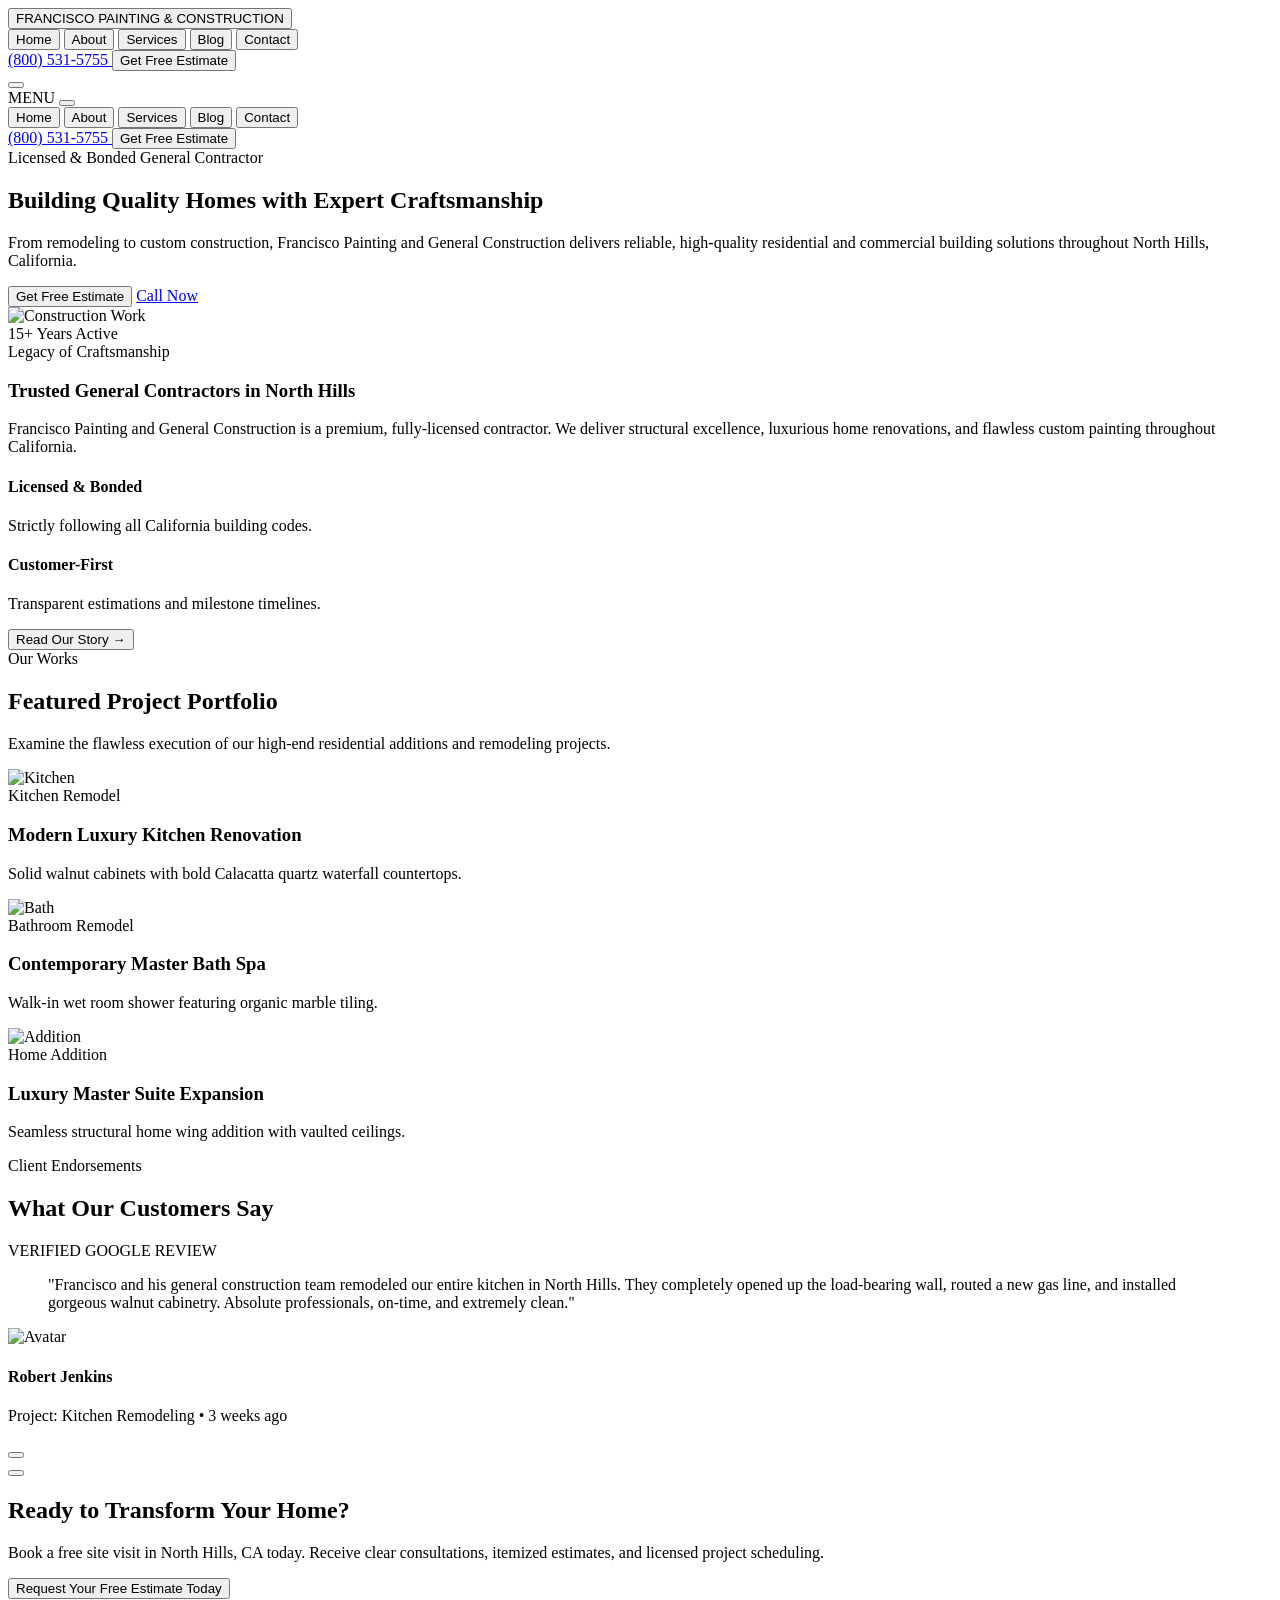
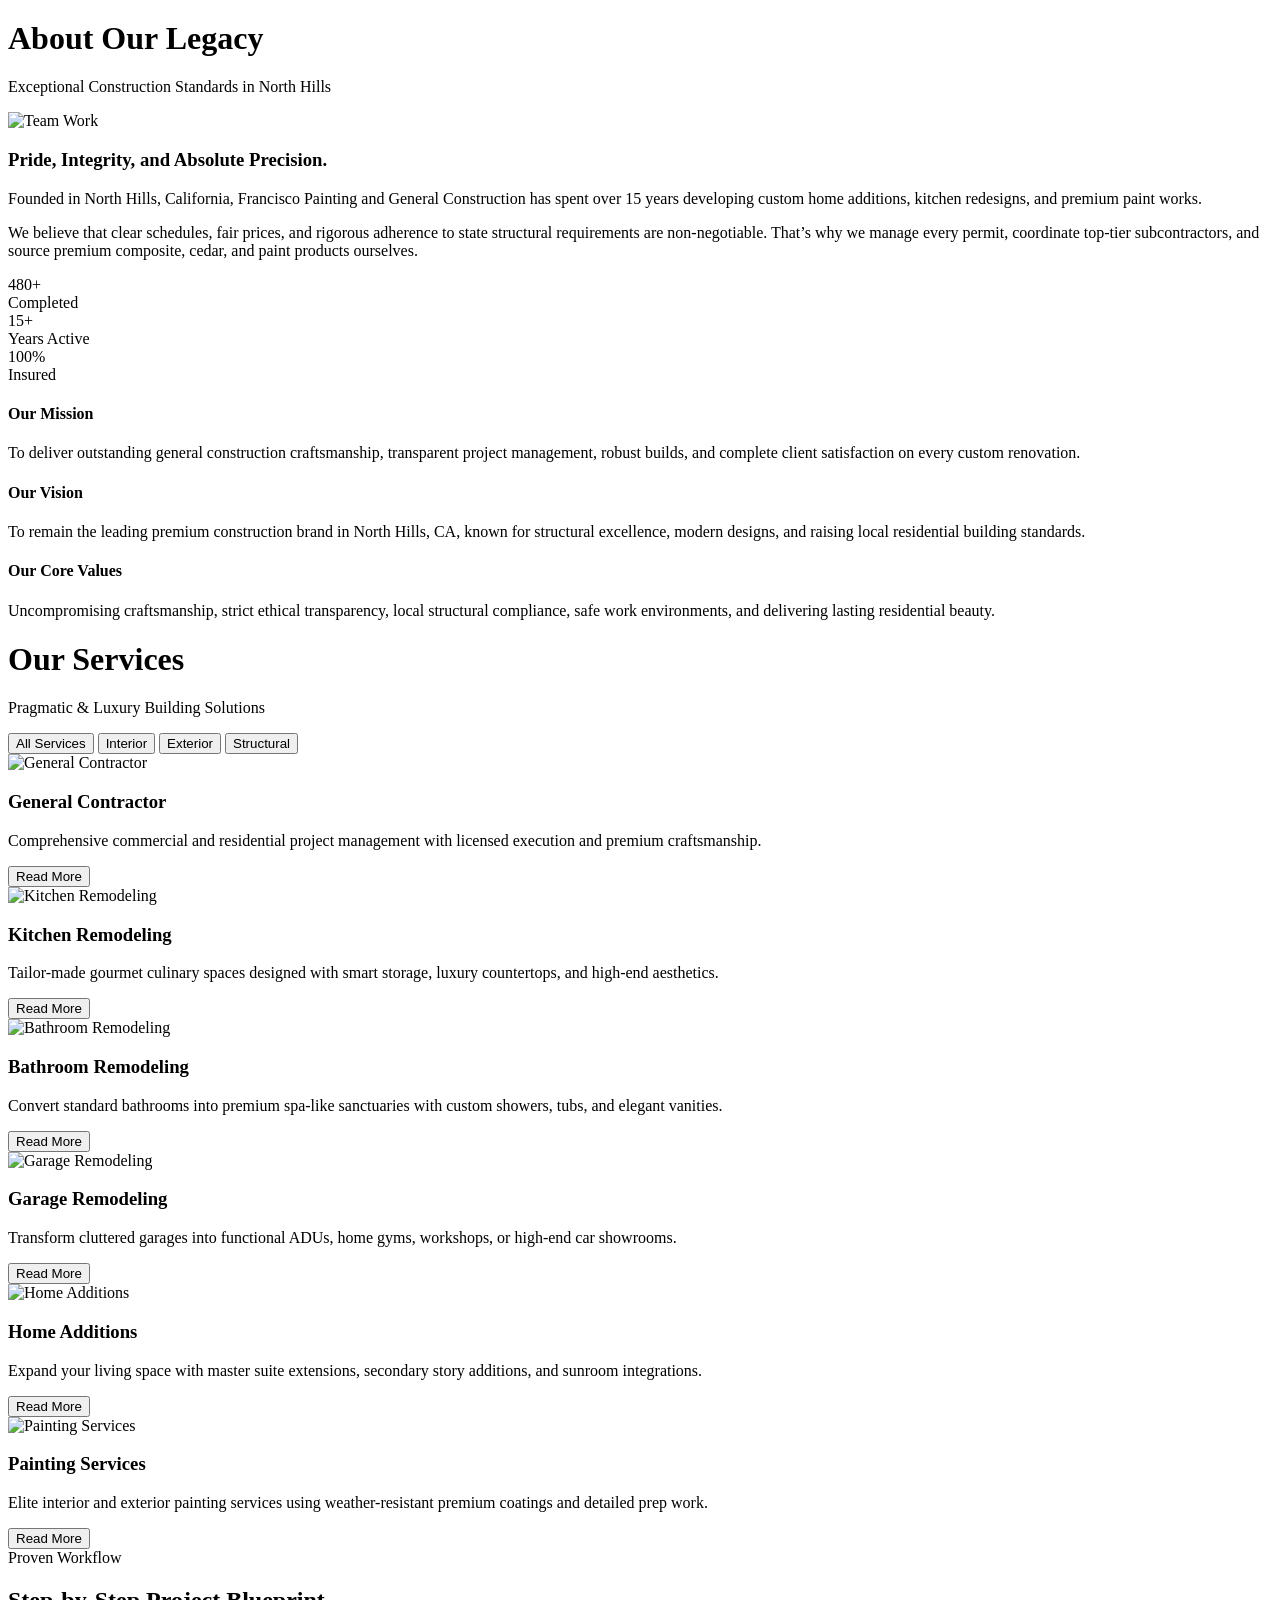
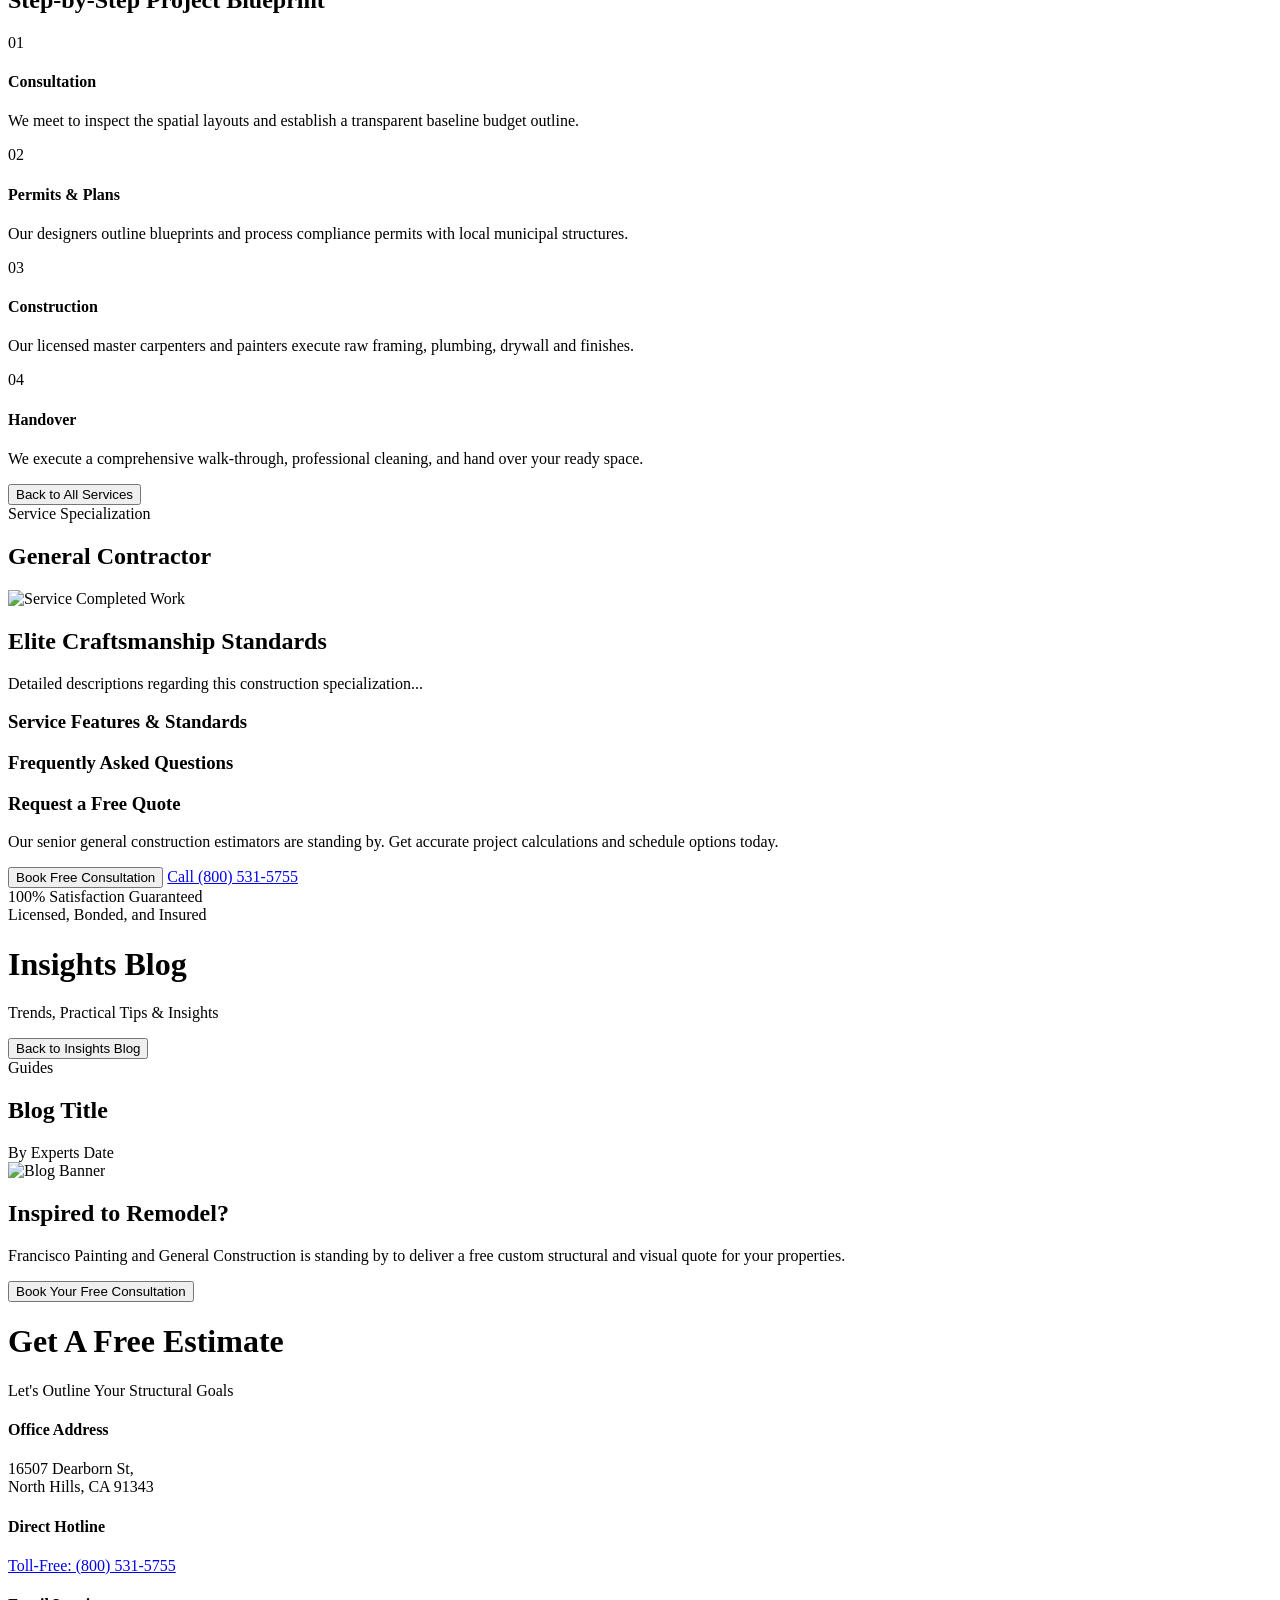
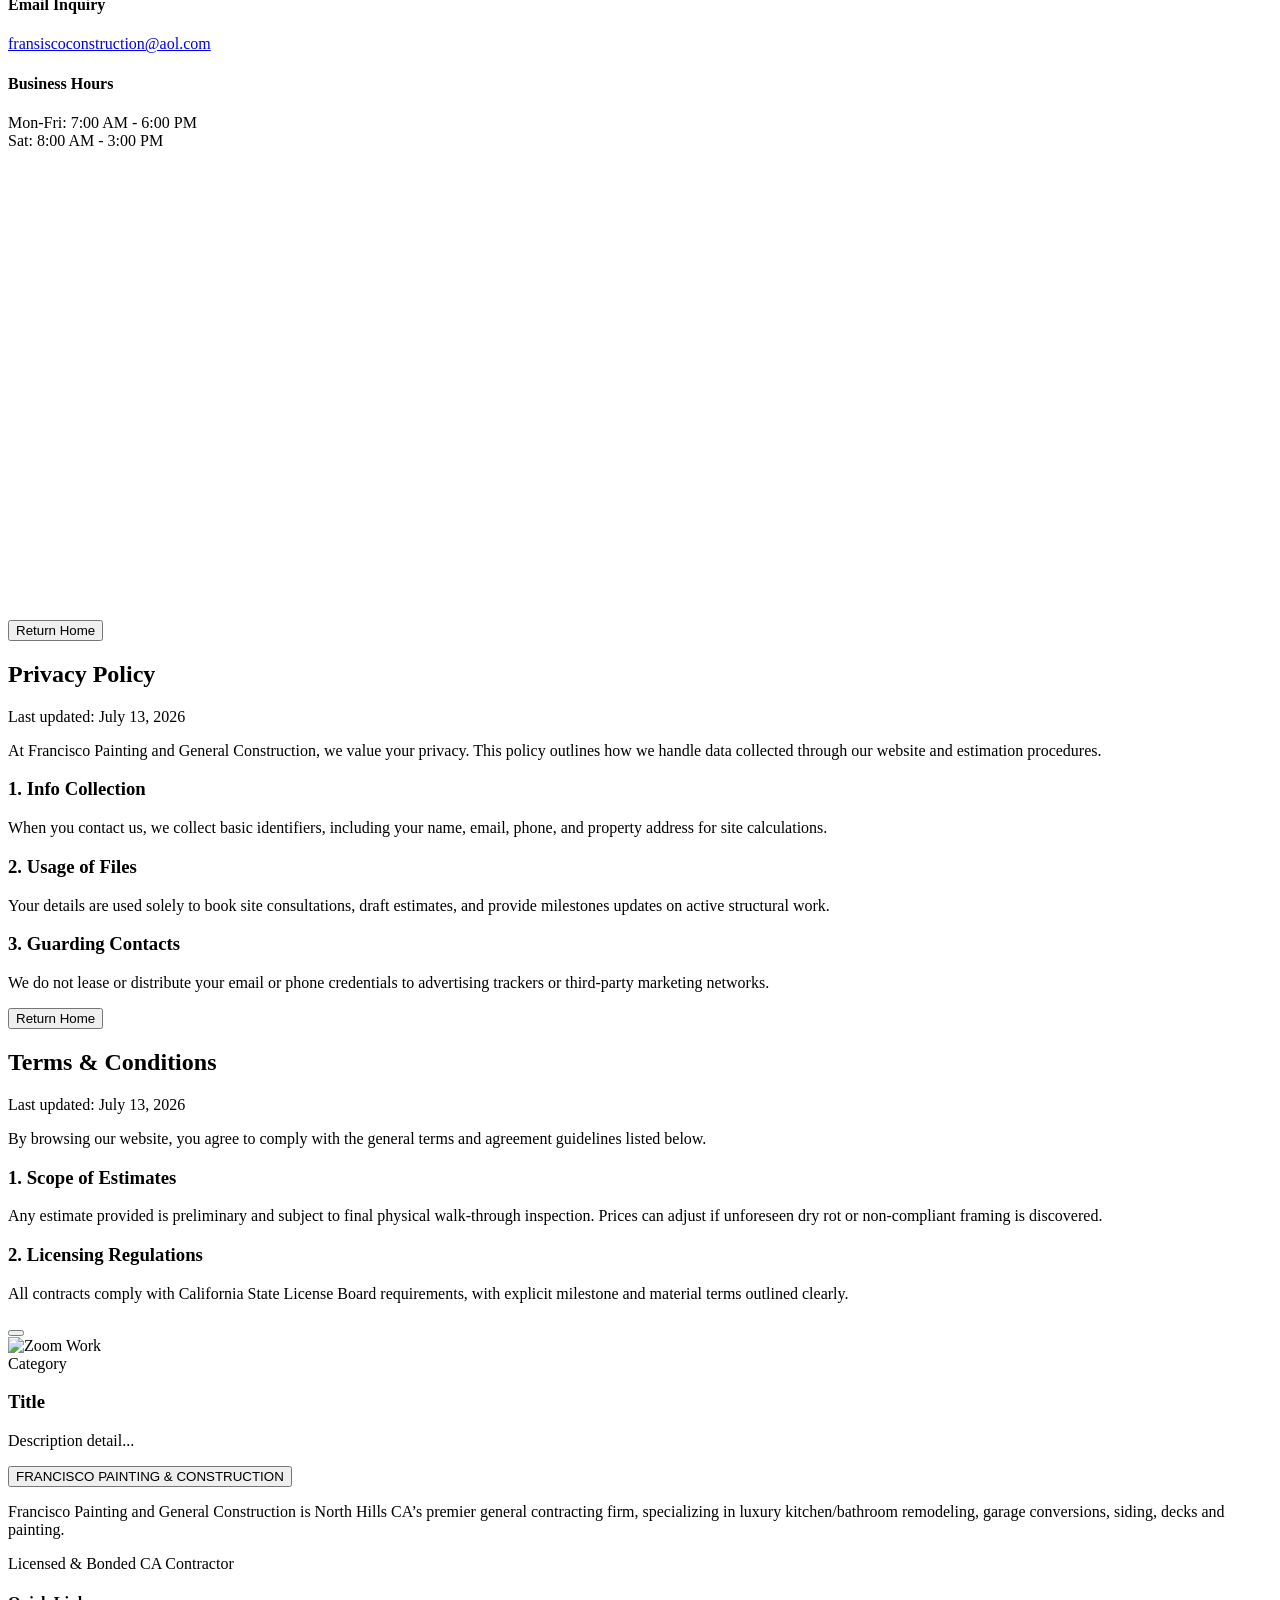
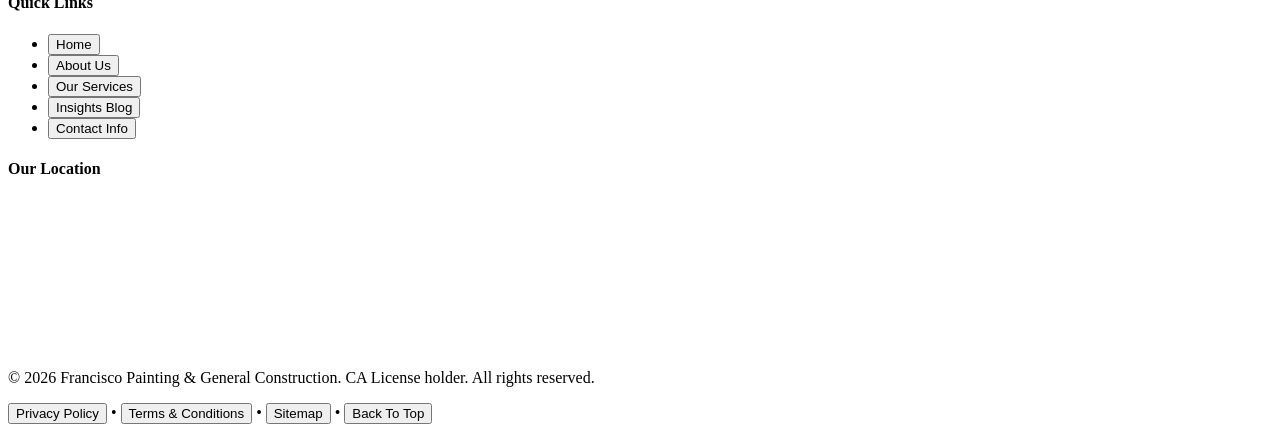
==== index.html @ 90efcc7c "Add files via upload" ====
<!doctype html>
<html lang="en">
  <head>
    <meta charset="UTF-8" />
    <meta name="viewport" content="width=device-width, initial-scale=1.0" />
    <title>Francisco Painting and General Construction | Licensed Contractor CA</title>
    <!-- Tailwind CSS v3 CDN -->
    <script src="https://cdn.tailwindcss.com"></script>
    <!-- Google Fonts: Inter & Space Grotesk -->
    <link rel="preconnect" href="https://fonts.googleapis.com" />
    <link rel="preconnect" href="https://fonts.gstatic.com" crossorigin />
    <link href="https://fonts.googleapis.com/css2?family=Inter:wght@300;400;500;600;700&family=Space+Grotesk:wght@400;500;600;700;900&display=swap" rel="stylesheet" />
    <!-- Lucide Icons CDN -->
    <script src="https://unpkg.com/lucide@latest"></script>
    
    <script>
      tailwind.config = {
        theme: {
          extend: {
            fontFamily: {
              sans: ['Inter', 'sans-serif'],
              display: ['Space Grotesk', 'sans-serif'],
            }
          }
        }
      }
    </script>
    <style>
      /* Smooth transitions and custom scrollbar */
      html {
        scroll-behavior: smooth;
      }
      ::-webkit-scrollbar {
        width: 8px;
      }
      ::-webkit-scrollbar-track {
        background: #0a0a0a;
      }
      ::-webkit-scrollbar-thumb {
        background: #262626;
        border-radius: 4px;
      }
      ::-webkit-scrollbar-thumb:hover {
        background: #f97316;
      }
      /* Custom background styling */
      .bg-radial-glow {
        background: radial-gradient(circle, rgba(249,115,22,0.15) 0%, rgba(0,0,0,0) 70%);
      }
      /* Fade animation for view switching */
      .view-pane {
        animation: fadeIn 0.4s ease-out forwards;
      }
      @keyframes fadeIn {
        from { opacity: 0; transform: translateY(8px); }
        to { opacity: 1; transform: translateY(0); }
      }
    </style>
  </head>
  <body class="bg-neutral-950 text-white min-h-screen flex flex-col antialiased">

    <!-- 1. PREMIUM PRELOADER -->
    <div id="preloader" class="fixed inset-0 z-[9999] flex flex-col items-center justify-center bg-neutral-950 px-4 transition-all duration-500">
      <div class="relative flex flex-col items-center">
        <div class="mb-6 flex h-20 w-20 items-center justify-center rounded-2xl bg-orange-500 text-neutral-950 shadow-[0_0_40px_rgba(249,115,22,0.4)] animate-bounce">
          <i data-lucide="hammer" class="h-10 w-10 stroke-[2.5]"></i>
        </div>
        <h1 class="font-display text-2xl font-black tracking-tight text-white md:text-3xl">FRANCISCO</h1>
        <p class="mt-1 text-center font-display text-xs font-bold tracking-[0.25em] text-orange-500 uppercase">Painting &amp; General Construction</p>
      </div>
      <div class="mt-12 w-full max-w-xs overflow-hidden rounded-full bg-neutral-900 p-1">
        <div id="preloader-bar" class="h-1.5 rounded-full bg-gradient-to-r from-orange-500 via-amber-400 to-orange-500 w-0 transition-all duration-200 shadow-[0_0_15px_rgba(249,115,22,0.5)]"></div>
      </div>
      <div id="preloader-text" class="mt-3 font-mono text-[10px] tracking-wider text-neutral-500">ESTABLISHING QUALITY... 0%</div>
    </div>

    <!-- 2. STICKY HEADER -->
    <header id="main-header" class="fixed top-0 left-0 right-0 z-50 transition-all duration-300 bg-transparent py-5">
      <div class="mx-auto flex max-w-7xl items-center justify-between px-4 sm:px-6 lg:px-8">
        <!-- Logo / Brand -->
        <button onclick="navigate('home')" class="group flex items-center space-x-3 text-left focus:outline-none">
          <div class="flex h-11 w-11 items-center justify-center rounded-xl bg-orange-500 text-neutral-950 transition-transform duration-300 group-hover:scale-105 group-hover:rotate-12 shadow-[0_0_15px_rgba(249,115,22,0.3)]">
            <i data-lucide="hammer" class="h-6 w-6 stroke-[2.5]"></i>
          </div>
          <div>
            <span class="block font-display text-lg font-black tracking-tight text-white uppercase md:text-xl leading-none">FRANCISCO</span>
            <span class="block mt-0.5 font-sans text-[9px] font-bold tracking-[0.2em] text-orange-400 uppercase leading-none">PAINTING &amp; CONSTRUCTION</span>
          </div>
        </button>

        <!-- Desktop Navigation Links -->
        <nav class="hidden items-center space-x-1 md:flex">
          <button data-nav-view="home" onclick="navigate('home')" class="relative px-4 py-2 font-sans text-sm font-semibold text-orange-500 transition-colors duration-200">Home</button>
          <button data-nav-view="about" onclick="navigate('about')" class="relative px-4 py-2 font-sans text-sm font-semibold text-neutral-300 hover:text-white transition-colors duration-200">About</button>
          <button data-nav-view="services" onclick="navigate('services')" class="relative px-4 py-2 font-sans text-sm font-semibold text-neutral-300 hover:text-white transition-colors duration-200">Services</button>
          <button data-nav-view="blog" onclick="navigate('blog')" class="relative px-4 py-2 font-sans text-sm font-semibold text-neutral-300 hover:text-white transition-colors duration-200">Blog</button>
          <button data-nav-view="contact" onclick="navigate('contact')" class="relative px-4 py-2 font-sans text-sm font-semibold text-neutral-300 hover:text-white transition-colors duration-200">Contact</button>
        </nav>

        <!-- Call / Estimate Action buttons -->
        <div class="hidden items-center space-x-4 lg:flex">
          <a href="tel:8005315755" class="flex items-center space-x-2 text-sm font-bold text-neutral-300 hover:text-white transition-colors">
            <i data-lucide="phone" class="h-4 w-4 text-orange-500"></i>
            <span>(800) 531-5755</span>
          </a>
          <button onclick="navigate('contact')" class="rounded-xl bg-orange-500 px-5 py-2.5 font-sans text-xs font-bold text-neutral-950 uppercase tracking-wider transition-all duration-300 hover:bg-orange-400 hover:shadow-[0_0_20px_rgba(249,115,22,0.4)]">Get Free Estimate</button>
        </div>

        <!-- Mobile Drawer Toggle -->
        <div class="flex items-center md:hidden">
          <button onclick="toggleMobileMenu(true)" class="inline-flex items-center justify-center rounded-lg p-2 text-neutral-400 hover:bg-neutral-900 hover:text-white">
            <i data-lucide="menu" class="h-6 w-6"></i>
          </button>
        </div>
      </div>
    </header>

    <!-- MOBILE DRAWER MENU OVERLAY -->
    <div id="mobile-menu" class="fixed inset-0 z-50 bg-black/80 backdrop-blur-sm hidden flex-col justify-end md:hidden">
      <div class="fixed bottom-0 right-0 top-0 z-50 flex w-full max-w-xs flex-col bg-neutral-950 p-6 shadow-2xl border-l border-neutral-900">
        <div class="flex items-center justify-between pb-6 border-b border-neutral-900">
          <span class="font-display text-lg font-black tracking-tight text-white">MENU</span>
          <button onclick="toggleMobileMenu(false)" class="rounded-lg p-2 text-neutral-400 hover:bg-neutral-900 hover:text-white">
            <i data-lucide="x" class="h-6 w-6"></i>
          </button>
        </div>

        <nav class="mt-8 flex flex-col space-y-4">
          <button data-mobile-view="home" onclick="navigate('home'); toggleMobileMenu(false)" class="text-left font-sans text-lg font-bold py-2 text-orange-500 border-l-2 border-orange-500 pl-2">Home</button>
          <button data-mobile-view="about" onclick="navigate('about'); toggleMobileMenu(false)" class="text-left font-sans text-lg font-bold py-2 text-neutral-300 hover:text-white">About</button>
          <button data-mobile-view="services" onclick="navigate('services'); toggleMobileMenu(false)" class="text-left font-sans text-lg font-bold py-2 text-neutral-300 hover:text-white">Services</button>
          <button data-mobile-view="blog" onclick="navigate('blog'); toggleMobileMenu(false)" class="text-left font-sans text-lg font-bold py-2 text-neutral-300 hover:text-white">Blog</button>
          <button data-mobile-view="contact" onclick="navigate('contact'); toggleMobileMenu(false)" class="text-left font-sans text-lg font-bold py-2 text-neutral-300 hover:text-white">Contact</button>
        </nav>

        <div class="mt-auto pt-6 border-t border-neutral-900 flex flex-col space-y-4">
          <a href="tel:8005315755" class="flex items-center space-x-3 text-base font-bold text-neutral-300 hover:text-white">
            <i data-lucide="phone" class="h-5 w-5 text-orange-500"></i>
            <span>(800) 531-5755</span>
          </a>
          <button onclick="navigate('contact'); toggleMobileMenu(false)" class="w-full rounded-xl bg-orange-500 py-3.5 text-center font-display text-sm font-bold text-neutral-950 uppercase tracking-wider transition-all hover:bg-orange-400">Get Free Estimate</button>
        </div>
      </div>
    </div>

    <!-- MAIN VIEWS WRAPPER -->
    <main class="flex-grow pt-24">

      <!-- VIEW: HOME -->
      <div id="view-home" class="view-pane">
        <!-- HERO -->
        <div class="relative flex min-h-screen items-center justify-center overflow-hidden bg-neutral-950 px-4">
          <div class="absolute inset-0 z-0 select-none">
            <div class="h-full w-full bg-[url('https://images.unsplash.com/photo-1600585154340-be6161a56a0c?auto=format&fit=crop&w=1920&q=85')] bg-cover bg-center bg-no-repeat opacity-35"></div>
            <div class="absolute inset-0 bg-gradient-to-t from-neutral-950 via-neutral-950/70 to-transparent"></div>
            <div class="absolute inset-0 bg-gradient-to-r from-neutral-950 via-neutral-950/40 to-transparent"></div>
          </div>
          <div class="absolute top-1/4 left-10 hidden h-[400px] w-[400px] rounded-full bg-orange-500/5 blur-[120px] lg:block"></div>
          <div class="absolute bottom-1/4 right-10 hidden h-[300px] w-[300px] rounded-full bg-amber-500/5 blur-[100px] lg:block"></div>

          <div class="relative z-10 w-full max-w-5xl text-center md:px-6 mt-12 md:mt-0">
            <div class="inline-flex items-center space-x-2 rounded-full border border-orange-500/30 bg-orange-500/10 px-4 py-1.5 text-xs font-bold tracking-widest text-orange-400 uppercase mb-6 md:mb-8">
              <span class="flex h-2 w-2 rounded-full bg-orange-500 animate-pulse"></span>
              <span>Licensed &amp; Bonded General Contractor</span>
            </div>
            <h2 class="font-display text-4xl font-extrabold tracking-tight text-white sm:text-5xl md:text-6xl lg:text-7xl leading-tight">
              Building Quality Homes with <span class="bg-gradient-to-r from-orange-400 via-amber-300 to-orange-500 bg-clip-text text-transparent">Expert Craftsmanship</span>
            </h2>
            <p class="mx-auto mt-6 max-w-3xl font-sans text-base leading-relaxed text-neutral-300 md:text-lg lg:text-xl">
              From remodeling to custom construction, Francisco Painting and General Construction delivers reliable, high-quality residential and commercial building solutions throughout North Hills, California.
            </p>
            <div class="mt-10 flex flex-col items-center justify-center space-y-4 sm:flex-row sm:space-x-4 sm:space-y-0">
              <button onclick="navigate('contact')" class="group flex w-full items-center justify-center space-x-2 rounded-xl bg-orange-500 px-8 py-4 font-display text-sm font-extrabold text-neutral-950 uppercase tracking-wider shadow-[0_0_25px_rgba(249,115,22,0.35)] transition-all duration-300 hover:bg-orange-400 hover:scale-[1.02] sm:w-auto">
                <span>Get Free Estimate</span>
                <i data-lucide="arrow-right" class="h-4 w-4 stroke-[2.5]"></i>
              </button>
              <a href="tel:8005315755" class="flex w-full items-center justify-center space-x-2 rounded-xl border border-neutral-700 bg-neutral-900/60 backdrop-blur-sm px-8 py-4 font-display text-sm font-extrabold text-white uppercase tracking-wider transition-all duration-300 hover:border-neutral-500 hover:bg-neutral-850 sm:w-auto">
                <i data-lucide="phone" class="h-4 w-4 text-orange-500"></i>
                <span>Call Now</span>
              </a>
            </div>
          </div>
        </div>

        <!-- ABOUT (BRIEF) -->
        <section class="relative bg-neutral-950 py-24 border-t border-neutral-900">
          <div class="mx-auto max-w-7xl px-4 sm:px-6 lg:px-8">
            <div class="grid gap-12 lg:grid-cols-2 lg:items-center">
              <div class="relative">
                <div class="overflow-hidden rounded-3xl border border-neutral-900 bg-neutral-900">
                  <img src="https://images.unsplash.com/photo-1581858726788-75bc0f6a952d?auto=format&fit=crop&w=800&q=80" alt="Construction Work" class="h-[400px] w-full object-cover" />
                </div>
                <div class="absolute -bottom-6 -right-6 flex flex-col items-center justify-center rounded-2xl bg-gradient-to-br from-orange-500 to-amber-500 p-6 shadow-xl text-neutral-950">
                  <span class="font-display text-4xl font-extrabold">15+</span>
                  <span class="font-display text-[10px] font-black tracking-wider uppercase mt-1">Years Active</span>
                </div>
              </div>
              <div class="flex flex-col space-y-6">
                <div class="inline-flex items-center space-x-2 rounded-full border border-orange-500/20 bg-orange-500/5 px-4 py-1 text-xs font-bold tracking-widest text-orange-400 uppercase w-fit">
                  <i data-lucide="award" class="h-3.5 w-3.5"></i>
                  <span>Legacy of Craftsmanship</span>
                </div>
                <h3 class="font-display text-3xl font-black text-white sm:text-4xl">Trusted General Contractors in North Hills</h3>
                <p class="font-sans text-neutral-350 text-sm leading-relaxed">
                  Francisco Painting and General Construction is a premium, fully-licensed contractor. We deliver structural excellence, luxurious home renovations, and flawless custom painting throughout California.
                </p>
                <div class="grid gap-6 sm:grid-cols-2 pt-4">
                  <div class="flex items-start space-x-3">
                    <div class="flex h-10 w-10 shrink-0 items-center justify-center rounded-lg bg-neutral-900 border border-neutral-800 text-orange-400">
                      <i data-lucide="shield-check" class="h-5 w-5"></i>
                    </div>
                    <div>
                      <h4 class="font-display text-sm font-bold text-white uppercase">Licensed &amp; Bonded</h4>
                      <p class="mt-1 font-sans text-xs text-neutral-400">Strictly following all California building codes.</p>
                    </div>
                  </div>
                  <div class="flex items-start space-x-3">
                    <div class="flex h-10 w-10 shrink-0 items-center justify-center rounded-lg bg-neutral-900 border border-neutral-800 text-orange-400">
                      <i data-lucide="heart-handshake" class="h-5 w-5"></i>
                    </div>
                    <div>
                      <h4 class="font-display text-sm font-bold text-white uppercase">Customer-First</h4>
                      <p class="mt-1 font-sans text-xs text-neutral-400">Transparent estimations and milestone timelines.</p>
                    </div>
                  </div>
                </div>
                <button onclick="navigate('about')" class="mt-4 rounded-xl border border-neutral-800 bg-neutral-900 hover:border-neutral-700 px-6 py-3 font-display text-xs font-bold uppercase tracking-wider w-fit text-orange-400">Read Our Story &rarr;</button>
              </div>
            </div>
          </div>
        </section>

        <!-- PORTFOLIO SNIPPET -->
        <section class="bg-neutral-900 py-24 border-t border-b border-neutral-950">
          <div class="mx-auto max-w-7xl px-4 sm:px-6 lg:px-8">
            <div class="text-center">
              <span class="inline-flex items-center space-x-2 rounded-full border border-orange-500/20 bg-orange-500/5 px-4 py-1 text-xs font-bold tracking-widest text-orange-400 uppercase">
                <i data-lucide="layout-grid" class="h-3.5 w-3.5"></i>
                <span>Our Works</span>
              </span>
              <h2 class="mt-4 font-display text-3xl font-black text-white sm:text-4xl">Featured Project Portfolio</h2>
              <p class="mx-auto mt-3 max-w-2xl font-sans text-sm text-neutral-400">Examine the flawless execution of our high-end residential additions and remodeling projects.</p>
              <div class="mx-auto mt-4 h-1 w-16 rounded bg-orange-500"></div>
            </div>

            <!-- Portfolio Grid -->
            <div id="home-portfolio-grid" class="mt-16 grid gap-6 sm:grid-cols-2 lg:grid-cols-3">
              <!-- Item 1 -->
              <div onclick="openLightbox('Modern Luxury Kitchen Renovation', 'Kitchen Remodel', 'https://images.unsplash.com/photo-1556911220-e15b29be8c8f?auto=format&fit=crop&w=800&q=80', 'Solid walnut cabinets with bold Calacatta quartz waterfall countertops and smart under-cabinet lighting.')" class="group relative aspect-video overflow-hidden rounded-2xl border border-neutral-800 bg-neutral-950 cursor-zoom-in">
                <img src="https://images.unsplash.com/photo-1556911220-e15b29be8c8f?auto=format&fit=crop&w=800&q=80" alt="Kitchen" class="h-full w-full object-cover transition-transform duration-700 group-hover:scale-108" />
                <div class="absolute inset-0 bg-neutral-950/80 opacity-0 transition-opacity duration-300 group-hover:opacity-100 flex flex-col justify-end p-6">
                  <span class="font-mono text-[9px] font-black tracking-widest text-orange-400 uppercase">Kitchen Remodel</span>
                  <h3 class="mt-1 font-display text-base font-bold text-white">Modern Luxury Kitchen Renovation</h3>
                  <p class="mt-1 font-sans text-xs text-neutral-300 line-clamp-2">Solid walnut cabinets with bold Calacatta quartz waterfall countertops.</p>
                </div>
              </div>
              <!-- Item 2 -->
              <div onclick="openLightbox('Contemporary Master Bath Spa', 'Bathroom Remodel', 'https://images.unsplash.com/photo-1552321554-5fefe8c9ef14?auto=format&fit=crop&w=800&q=80', 'Walk-in wet room shower featuring organic marble tiling, floating oak double vanity, and dual rainfall heads.')" class="group relative aspect-video overflow-hidden rounded-2xl border border-neutral-800 bg-neutral-950 cursor-zoom-in">
                <img src="https://images.unsplash.com/photo-1552321554-5fefe8c9ef14?auto=format&fit=crop&w=800&q=80" alt="Bath" class="h-full w-full object-cover transition-transform duration-700 group-hover:scale-108" />
                <div class="absolute inset-0 bg-neutral-950/80 opacity-0 transition-opacity duration-300 group-hover:opacity-100 flex flex-col justify-end p-6">
                  <span class="font-mono text-[9px] font-black tracking-widest text-orange-400 uppercase">Bathroom Remodel</span>
                  <h3 class="mt-1 font-display text-base font-bold text-white">Contemporary Master Bath Spa</h3>
                  <p class="mt-1 font-sans text-xs text-neutral-300 line-clamp-2">Walk-in wet room shower featuring organic marble tiling.</p>
                </div>
              </div>
              <!-- Item 3 -->
              <div onclick="openLightbox('Luxury Master Suite Expansion', 'Home Addition', 'https://images.unsplash.com/photo-1513694203232-719a280e022f?auto=format&fit=crop&w=800&q=80', 'Seamless structural home wing addition featuring full vaulted timber ceilings and sweeping garden views.')" class="group relative aspect-video overflow-hidden rounded-2xl border border-neutral-800 bg-neutral-950 cursor-zoom-in">
                <img src="https://images.unsplash.com/photo-1513694203232-719a280e022f?auto=format&fit=crop&w=800&q=80" alt="Addition" class="h-full w-full object-cover transition-transform duration-700 group-hover:scale-108" />
                <div class="absolute inset-0 bg-neutral-950/80 opacity-0 transition-opacity duration-300 group-hover:opacity-100 flex flex-col justify-end p-6">
                  <span class="font-mono text-[9px] font-black tracking-widest text-orange-400 uppercase">Home Addition</span>
                  <h3 class="mt-1 font-display text-base font-bold text-white">Luxury Master Suite Expansion</h3>
                  <p class="mt-1 font-sans text-xs text-neutral-300 line-clamp-2">Seamless structural home wing addition with vaulted ceilings.</p>
                </div>
              </div>
            </div>
          </div>
        </section>

        <!-- TESTIMONIALS CAROUSEL -->
        <section class="bg-neutral-950 py-24 border-b border-neutral-900">
          <div class="mx-auto max-w-7xl px-4 sm:px-6 lg:px-8">
            <div class="text-center">
              <span class="inline-flex items-center space-x-2 rounded-full border border-orange-500/20 bg-orange-500/5 px-4 py-1 text-xs font-bold tracking-widest text-orange-400 uppercase">
                <i data-lucide="message-square" class="h-3.5 w-3.5"></i>
                <span>Client Endorsements</span>
              </span>
              <h2 class="mt-4 font-display text-3xl font-black text-white sm:text-4xl">What Our Customers Say</h2>
              <div class="mx-auto mt-4 h-1 w-16 rounded bg-orange-500"></div>
            </div>

            <div class="mt-16 relative mx-auto max-w-3xl">
              <div class="overflow-hidden rounded-3xl border border-neutral-800 bg-neutral-900/60 p-8 md:p-12 shadow-2xl">
                <!-- Static Google Badge -->
                <div class="flex items-center space-x-1.5 text-xs text-neutral-400 uppercase tracking-widest mb-6">
                  <span class="flex h-2.5 w-2.5 rounded-full bg-green-500 animate-pulse"></span>
                  <span class="font-mono text-[10px] font-bold">VERIFIED GOOGLE REVIEW</span>
                </div>

                <div id="testimonial-slide">
                  <!-- Review Content -->
                  <div class="flex items-center space-x-1 text-orange-500">
                    <i data-lucide="star" class="h-5 w-5 fill-orange-500"></i>
                    <i data-lucide="star" class="h-5 w-5 fill-orange-500"></i>
                    <i data-lucide="star" class="h-5 w-5 fill-orange-500"></i>
                    <i data-lucide="star" class="h-5 w-5 fill-orange-500"></i>
                    <i data-lucide="star" class="h-5 w-5 fill-orange-500"></i>
                  </div>
                  <blockquote id="testimonial-quote" class="mt-6 font-sans text-base md:text-lg italic leading-relaxed text-neutral-200">
                    "Francisco and his general construction team remodeled our entire kitchen in North Hills. They completely opened up the load-bearing wall, routed a new gas line, and installed gorgeous walnut cabinetry. Absolute professionals, on-time, and extremely clean."
                  </blockquote>
                  <div class="mt-8 flex items-center space-x-4 border-t border-neutral-800 pt-6">
                    <img id="testimonial-avatar" src="https://images.unsplash.com/photo-1500648767791-00dcc994a43e?auto=format&fit=crop&w=150&h=150&q=80" alt="Avatar" class="h-12 w-12 rounded-full object-cover border border-neutral-800" />
                    <div>
                      <h4 id="testimonial-name" class="font-display text-sm font-bold text-white">Robert Jenkins</h4>
                      <p id="testimonial-meta" class="font-sans text-xs text-neutral-400">Project: Kitchen Remodeling &bull; 3 weeks ago</p>
                    </div>
                  </div>
                </div>
              </div>

              <!-- Controls -->
              <div class="mt-8 flex items-center justify-center space-x-4">
                <button onclick="prevTestimonial()" class="flex h-11 w-11 items-center justify-center rounded-xl border border-neutral-800 bg-neutral-950 text-neutral-400 hover:text-white transition-colors">
                  <i data-lucide="chevron-left" class="h-5 w-5"></i>
                </button>
                <div class="flex space-x-1.5" id="testimonial-dots">
                  <span class="h-2.5 w-8 rounded-full bg-orange-500 transition-all"></span>
                  <span class="h-2.5 w-2.5 rounded-full bg-neutral-800 transition-all"></span>
                  <span class="h-2.5 w-2.5 rounded-full bg-neutral-800 transition-all"></span>
                </div>
                <button onclick="nextTestimonial()" class="flex h-11 w-11 items-center justify-center rounded-xl border border-neutral-800 bg-neutral-950 text-neutral-400 hover:text-white transition-colors">
                  <i data-lucide="chevron-right" class="h-5 w-5"></i>
                </button>
              </div>
            </div>
          </div>
        </section>

        <!-- CTA BANNER -->
        <section class="relative bg-neutral-950 py-20 border-b border-neutral-900 text-center">
          <div class="absolute top-1/2 left-1/2 -translate-x-1/2 -translate-y-1/2 h-80 w-80 rounded-full bg-orange-500/5 blur-3xl pointer-events-none"></div>
          <div class="relative z-10 mx-auto max-w-4xl px-4 sm:px-6 lg:px-8">
            <h2 class="font-display text-3xl font-black tracking-tight text-white sm:text-4xl">Ready to Transform Your Home?</h2>
            <p class="mx-auto mt-4 max-w-xl font-sans text-sm text-neutral-400">
              Book a free site visit in North Hills, CA today. Receive clear consultations, itemized estimates, and licensed project scheduling.
            </p>
            <button onclick="navigate('contact')" class="mt-8 rounded-xl bg-orange-500 px-8 py-4 font-display text-xs font-black uppercase tracking-wider text-neutral-950 shadow-lg shadow-orange-500/20 transition-all hover:bg-orange-400 hover:scale-[1.02]">Request Your Free Estimate Today</button>
          </div>
        </section>
      </div>

      <!-- VIEW: ABOUT -->
      <div id="view-about" class="view-pane hidden">
        <div class="relative bg-neutral-950 py-16 border-b border-neutral-900 text-center">
          <div class="relative z-10 mx-auto max-w-3xl px-4">
            <h1 class="font-display text-3xl font-black tracking-tight text-white sm:text-4xl uppercase md:text-5xl">About Our Legacy</h1>
            <p class="mt-3 font-sans text-sm text-orange-400 font-semibold tracking-wider uppercase">Exceptional Construction Standards in North Hills</p>
          </div>
        </div>

        <section class="relative bg-neutral-950 py-20">
          <div class="mx-auto max-w-7xl px-4 sm:px-6 lg:px-8">
            <div class="grid gap-12 lg:grid-cols-2 lg:items-center">
              <div class="overflow-hidden rounded-3xl border border-neutral-800 bg-neutral-900">
                <img src="https://images.unsplash.com/photo-1581858726788-75bc0f6a952d?auto=format&fit=crop&w=800&q=80" alt="Team Work" class="h-[450px] w-full object-cover" />
              </div>
              <div class="flex flex-col space-y-6">
                <h3 class="font-display text-2xl font-bold text-orange-400">Pride, Integrity, and Absolute Precision.</h3>
                <p class="font-sans text-neutral-300 text-sm leading-relaxed">
                  Founded in North Hills, California, Francisco Painting and General Construction has spent over 15 years developing custom home additions, kitchen redesigns, and premium paint works.
                </p>
                <p class="font-sans text-neutral-350 text-sm leading-relaxed">
                  We believe that clear schedules, fair prices, and rigorous adherence to state structural requirements are non-negotiable. That’s why we manage every permit, coordinate top-tier subcontractors, and source premium composite, cedar, and paint products ourselves.
                </p>

                <div class="grid gap-4 sm:grid-cols-3 pt-6 text-center">
                  <div class="bg-neutral-900/60 p-5 rounded-2xl border border-neutral-850">
                    <div class="font-display text-2xl font-black text-orange-550">480+</div>
                    <div class="text-[10px] font-bold text-neutral-400 uppercase tracking-widest mt-1">Completed</div>
                  </div>
                  <div class="bg-neutral-900/60 p-5 rounded-2xl border border-neutral-850">
                    <div class="font-display text-2xl font-black text-orange-550">15+</div>
                    <div class="text-[10px] font-bold text-neutral-400 uppercase tracking-widest mt-1">Years Active</div>
                  </div>
                  <div class="bg-neutral-900/60 p-5 rounded-2xl border border-neutral-850">
                    <div class="font-display text-2xl font-black text-orange-550">100%</div>
                    <div class="text-[10px] font-bold text-neutral-400 uppercase tracking-widest mt-1">Insured</div>
                  </div>
                </div>
              </div>
            </div>

            <!-- Bento Mission/Vision/Values Panel -->
            <div class="mt-20 grid gap-8 md:grid-cols-3">
              <div class="rounded-2xl border border-neutral-850 bg-neutral-900/30 p-8 transition-colors">
                <div class="flex h-12 w-12 items-center justify-center rounded-xl bg-orange-500/10 text-orange-400 mb-6">
                  <i data-lucide="milestone" class="h-6 w-6"></i>
                </div>
                <h4 class="font-display text-lg font-bold text-white uppercase tracking-wider">Our Mission</h4>
                <p class="mt-3 font-sans text-xs leading-relaxed text-neutral-350">To deliver outstanding general construction craftsmanship, transparent project management, robust builds, and complete client satisfaction on every custom renovation.</p>
              </div>

              <div class="rounded-2xl border border-neutral-850 bg-neutral-900/30 p-8 transition-colors">
                <div class="flex h-12 w-12 items-center justify-center rounded-xl bg-orange-500/10 text-orange-400 mb-6">
                  <i data-lucide="shield-check" class="h-6 w-6"></i>
                </div>
                <h4 class="font-display text-lg font-bold text-white uppercase tracking-wider">Our Vision</h4>
                <p class="mt-3 font-sans text-xs leading-relaxed text-neutral-350">To remain the leading premium construction brand in North Hills, CA, known for structural excellence, modern designs, and raising local residential building standards.</p>
              </div>

              <div class="rounded-2xl border border-neutral-850 bg-neutral-900/30 p-8 transition-colors">
                <div class="flex h-12 w-12 items-center justify-center rounded-xl bg-orange-500/10 text-orange-400 mb-6">
                  <i data-lucide="heart-handshake" class="h-6 w-6"></i>
                </div>
                <h4 class="font-display text-lg font-bold text-white uppercase tracking-wider">Our Core Values</h4>
                <p class="mt-3 font-sans text-xs leading-relaxed text-neutral-350">Uncompromising craftsmanship, strict ethical transparency, local structural compliance, safe work environments, and delivering lasting residential beauty.</p>
              </div>
            </div>
          </div>
        </section>
      </div>

      <!-- VIEW: SERVICES -->
      <div id="view-services" class="view-pane hidden">
        <div class="relative bg-neutral-950 py-16 border-b border-neutral-900 text-center">
          <div class="relative z-10 mx-auto max-w-3xl px-4">
            <h1 class="font-display text-3xl font-black tracking-tight text-white sm:text-4xl uppercase md:text-5xl">Our Services</h1>
            <p class="mt-3 font-sans text-sm text-orange-400 font-semibold tracking-wider uppercase">Pragmatic &amp; Luxury Building Solutions</p>
          </div>
        </div>

        <!-- Services Grid -->
        <section class="bg-neutral-900 py-20">
          <div class="mx-auto max-w-7xl px-4 sm:px-6 lg:px-8">
            <!-- Filter Tabs -->
            <div class="flex flex-wrap items-center justify-center gap-2 border-b border-neutral-800 pb-8">
              <button onclick="filterServices('all')" id="filter-btn-all" class="rounded-xl px-5 py-2.5 font-display text-xs font-bold uppercase tracking-wider transition-all duration-200 bg-orange-500 text-neutral-950">All Services</button>
              <button onclick="filterServices('interior')" id="filter-btn-interior" class="rounded-xl px-5 py-2.5 font-display text-xs font-bold uppercase tracking-wider transition-all duration-200 bg-neutral-800 text-neutral-450">Interior</button>
              <button onclick="filterServices('exterior')" id="filter-btn-exterior" class="rounded-xl px-5 py-2.5 font-display text-xs font-bold uppercase tracking-wider transition-all duration-200 bg-neutral-800 text-neutral-450">Exterior</button>
              <button onclick="filterServices('structural')" id="filter-btn-structural" class="rounded-xl px-5 py-2.5 font-display text-xs font-bold uppercase tracking-wider transition-all duration-200 bg-neutral-800 text-neutral-450">Structural</button>
            </div>

            <!-- List of condensed services -->
            <div id="services-grid-list" class="mt-16 grid gap-8 sm:grid-cols-2 lg:grid-cols-3">
              
              <!-- Service Item 1 -->
              <div class="service-card-item interior-card general-card group flex flex-col overflow-hidden rounded-2xl border border-neutral-800 bg-neutral-950 transition-all hover:border-neutral-700">
                <div class="relative h-48 w-full overflow-hidden">
                  <img src="https://images.unsplash.com/photo-1581858726788-75bc0f6a952d?auto=format&fit=crop&w=800&q=80" alt="General Contractor" class="h-full w-full object-cover transition-transform duration-500 group-hover:scale-110" />
                  <div class="absolute bottom-4 left-4 z-20 flex h-11 w-11 items-center justify-center rounded-xl bg-orange-500 text-neutral-950 shadow-lg">
                    <i data-lucide="shield-check" class="h-5 w-5 stroke-[2.2]"></i>
                  </div>
                </div>
                <div class="flex flex-1 flex-col p-6">
                  <h3 class="font-display text-lg font-bold text-white group-hover:text-orange-400 transition-colors">General Contractor</h3>
                  <p class="mt-3 flex-1 font-sans text-xs text-neutral-400 leading-relaxed">Comprehensive commercial and residential project management with licensed execution and premium craftsmanship.</p>
                  <div class="mt-6 pt-4 border-t border-neutral-900">
                    <button onclick="viewServiceDetail('general-contractor')" class="inline-flex items-center space-x-2 text-xs font-bold uppercase tracking-wider text-orange-500 hover:text-orange-400">
                      <span>Read More</span>
                      <i data-lucide="arrow-right" class="h-3.5 w-3.5"></i>
                    </button>
                  </div>
                </div>
              </div>

              <!-- Service Item 2 -->
              <div class="service-card-item interior-card group flex flex-col overflow-hidden rounded-2xl border border-neutral-800 bg-neutral-950 transition-all hover:border-neutral-700">
                <div class="relative h-48 w-full overflow-hidden">
                  <img src="https://images.unsplash.com/photo-1556911220-e15b29be8c8f?auto=format&fit=crop&w=800&q=80" alt="Kitchen Remodeling" class="h-full w-full object-cover transition-transform duration-500 group-hover:scale-110" />
                  <div class="absolute bottom-4 left-4 z-20 flex h-11 w-11 items-center justify-center rounded-xl bg-orange-500 text-neutral-950 shadow-lg">
                    <i data-lucide="chef-hat" class="h-5 w-5 stroke-[2.2]"></i>
                  </div>
                </div>
                <div class="flex flex-1 flex-col p-6">
                  <h3 class="font-display text-lg font-bold text-white group-hover:text-orange-400 transition-colors">Kitchen Remodeling</h3>
                  <p class="mt-3 flex-1 font-sans text-xs text-neutral-400 leading-relaxed">Tailor-made gourmet culinary spaces designed with smart storage, luxury countertops, and high-end aesthetics.</p>
                  <div class="mt-6 pt-4 border-t border-neutral-900">
                    <button onclick="viewServiceDetail('kitchen-remodeling')" class="inline-flex items-center space-x-2 text-xs font-bold uppercase tracking-wider text-orange-500 hover:text-orange-400">
                      <span>Read More</span>
                      <i data-lucide="arrow-right" class="h-3.5 w-3.5"></i>
                    </button>
                  </div>
                </div>
              </div>

              <!-- Service Item 3 -->
              <div class="service-card-item interior-card group flex flex-col overflow-hidden rounded-2xl border border-neutral-800 bg-neutral-950 transition-all hover:border-neutral-700">
                <div class="relative h-48 w-full overflow-hidden">
                  <img src="https://images.unsplash.com/photo-1552321554-5fefe8c9ef14?auto=format&fit=crop&w=800&q=80" alt="Bathroom Remodeling" class="h-full w-full object-cover transition-transform duration-500 group-hover:scale-110" />
                  <div class="absolute bottom-4 left-4 z-20 flex h-11 w-11 items-center justify-center rounded-xl bg-orange-500 text-neutral-950 shadow-lg">
                    <i data-lucide="bath" class="h-5 w-5 stroke-[2.2]"></i>
                  </div>
                </div>
                <div class="flex flex-1 flex-col p-6">
                  <h3 class="font-display text-lg font-bold text-white group-hover:text-orange-400 transition-colors">Bathroom Remodeling</h3>
                  <p class="mt-3 flex-1 font-sans text-xs text-neutral-400 leading-relaxed">Convert standard bathrooms into premium spa-like sanctuaries with custom showers, tubs, and elegant vanities.</p>
                  <div class="mt-6 pt-4 border-t border-neutral-900">
                    <button onclick="viewServiceDetail('bathroom-remodeling')" class="inline-flex items-center space-x-2 text-xs font-bold uppercase tracking-wider text-orange-500 hover:text-orange-400">
                      <span>Read More</span>
                      <i data-lucide="arrow-right" class="h-3.5 w-3.5"></i>
                    </button>
                  </div>
                </div>
              </div>

              <!-- Service Item 4 -->
              <div class="service-card-item structural-card group flex flex-col overflow-hidden rounded-2xl border border-neutral-800 bg-neutral-950 transition-all hover:border-neutral-700">
                <div class="relative h-48 w-full overflow-hidden">
                  <img src="https://images.unsplash.com/photo-1595428774223-ef52624120d2?auto=format&fit=crop&w=800&q=80" alt="Garage Remodeling" class="h-full w-full object-cover transition-transform duration-500 group-hover:scale-110" />
                  <div class="absolute bottom-4 left-4 z-20 flex h-11 w-11 items-center justify-center rounded-xl bg-orange-500 text-neutral-950 shadow-lg">
                    <i data-lucide="car" class="h-5 w-5 stroke-[2.2]"></i>
                  </div>
                </div>
                <div class="flex flex-1 flex-col p-6">
                  <h3 class="font-display text-lg font-bold text-white group-hover:text-orange-400 transition-colors">Garage Remodeling</h3>
                  <p class="mt-3 flex-1 font-sans text-xs text-neutral-400 leading-relaxed">Transform cluttered garages into functional ADUs, home gyms, workshops, or high-end car showrooms.</p>
                  <div class="mt-6 pt-4 border-t border-neutral-900">
                    <button onclick="viewServiceDetail('garage-remodeling')" class="inline-flex items-center space-x-2 text-xs font-bold uppercase tracking-wider text-orange-500 hover:text-orange-400">
                      <span>Read More</span>
                      <i data-lucide="arrow-right" class="h-3.5 w-3.5"></i>
                    </button>
                  </div>
                </div>
              </div>

              <!-- Service Item 5 -->
              <div class="service-card-item structural-card group flex flex-col overflow-hidden rounded-2xl border border-neutral-800 bg-neutral-950 transition-all hover:border-neutral-700">
                <div class="relative h-48 w-full overflow-hidden">
                  <img src="https://images.unsplash.com/photo-1513694203232-719a280e022f?auto=format&fit=crop&w=800&q=80" alt="Home Additions" class="h-full w-full object-cover transition-transform duration-500 group-hover:scale-110" />
                  <div class="absolute bottom-4 left-4 z-20 flex h-11 w-11 items-center justify-center rounded-xl bg-orange-500 text-neutral-950 shadow-lg">
                    <i data-lucide="plus-square" class="h-5 w-5 stroke-[2.2]"></i>
                  </div>
                </div>
                <div class="flex flex-1 flex-col p-6">
                  <h3 class="font-display text-lg font-bold text-white group-hover:text-orange-400 transition-colors">Home Additions</h3>
                  <p class="mt-3 flex-1 font-sans text-xs text-neutral-400 leading-relaxed">Expand your living space with master suite extensions, secondary story additions, and sunroom integrations.</p>
                  <div class="mt-6 pt-4 border-t border-neutral-900">
                    <button onclick="viewServiceDetail('home-additions')" class="inline-flex items-center space-x-2 text-xs font-bold uppercase tracking-wider text-orange-500 hover:text-orange-400">
                      <span>Read More</span>
                      <i data-lucide="arrow-right" class="h-3.5 w-3.5"></i>
                    </button>
                  </div>
                </div>
              </div>

              <!-- Service Item 6 -->
              <div class="service-card-item exterior-card group flex flex-col overflow-hidden rounded-2xl border border-neutral-800 bg-neutral-950 transition-all hover:border-neutral-700">
                <div class="relative h-48 w-full overflow-hidden">
                  <img src="https://images.unsplash.com/photo-1562259949-e8e7689d7828?auto=format&fit=crop&w=800&q=80" alt="Painting Services" class="h-full w-full object-cover transition-transform duration-500 group-hover:scale-110" />
                  <div class="absolute bottom-4 left-4 z-20 flex h-11 w-11 items-center justify-center rounded-xl bg-orange-500 text-neutral-950 shadow-lg">
                    <i data-lucide="paintbrush" class="h-5 w-5 stroke-[2.2]"></i>
                  </div>
                </div>
                <div class="flex flex-1 flex-col p-6">
                  <h3 class="font-display text-lg font-bold text-white group-hover:text-orange-400 transition-colors">Painting Services</h3>
                  <p class="mt-3 flex-1 font-sans text-xs text-neutral-400 leading-relaxed">Elite interior and exterior painting services using weather-resistant premium coatings and detailed prep work.</p>
                  <div class="mt-6 pt-4 border-t border-neutral-900">
                    <button onclick="viewServiceDetail('painting-services')" class="inline-flex items-center space-x-2 text-xs font-bold uppercase tracking-wider text-orange-500 hover:text-orange-400">
                      <span>Read More</span>
                      <i data-lucide="arrow-right" class="h-3.5 w-3.5"></i>
                    </button>
                  </div>
                </div>
              </div>

            </div>
          </div>
        </section>

        <!-- TIMELINE / WORKFLOW -->
        <section class="bg-neutral-950 py-24 border-t border-neutral-900">
          <div class="mx-auto max-w-7xl px-4 sm:px-6 lg:px-8">
            <div class="text-center">
              <span class="inline-flex items-center space-x-2 rounded-full border border-orange-500/20 bg-orange-500/5 px-4 py-1 text-xs font-bold tracking-widest text-orange-400 uppercase">
                <i data-lucide="activity" class="h-3.5 w-3.5"></i>
                <span>Proven Workflow</span>
              </span>
              <h2 class="mt-4 font-display text-3xl font-black text-white sm:text-4xl">Step-by-Step Project Blueprint</h2>
              <div class="mx-auto mt-4 h-1 w-16 rounded bg-orange-500"></div>
            </div>

            <div class="mt-16 grid gap-6 sm:grid-cols-2 lg:grid-cols-4">
              <div class="bg-neutral-900 border border-neutral-850 p-6 rounded-2xl">
                <span class="text-orange-400 font-display text-xl font-bold">01</span>
                <h4 class="font-display text-base font-bold text-white mt-2 uppercase">Consultation</h4>
                <p class="font-sans text-xs text-neutral-450 mt-2 leading-relaxed">We meet to inspect the spatial layouts and establish a transparent baseline budget outline.</p>
              </div>
              <div class="bg-neutral-900 border border-neutral-850 p-6 rounded-2xl">
                <span class="text-orange-400 font-display text-xl font-bold">02</span>
                <h4 class="font-display text-base font-bold text-white mt-2 uppercase">Permits &amp; Plans</h4>
                <p class="font-sans text-xs text-neutral-450 mt-2 leading-relaxed">Our designers outline blueprints and process compliance permits with local municipal structures.</p>
              </div>
              <div class="bg-neutral-900 border border-neutral-850 p-6 rounded-2xl">
                <span class="text-orange-400 font-display text-xl font-bold">03</span>
                <h4 class="font-display text-base font-bold text-white mt-2 uppercase">Construction</h4>
                <p class="font-sans text-xs text-neutral-450 mt-2 leading-relaxed">Our licensed master carpenters and painters execute raw framing, plumbing, drywall and finishes.</p>
              </div>
              <div class="bg-neutral-900 border border-neutral-850 p-6 rounded-2xl">
                <span class="text-orange-400 font-display text-xl font-bold">04</span>
                <h4 class="font-display text-base font-bold text-white mt-2 uppercase">Handover</h4>
                <p class="font-sans text-xs text-neutral-450 mt-2 leading-relaxed">We execute a comprehensive walk-through, professional cleaning, and hand over your ready space.</p>
              </div>
            </div>
          </div>
        </section>
      </div>

      <!-- VIEW: SERVICE DETAIL (DYNAMIC) -->
      <div id="view-service-detail" class="view-pane hidden">
        <section class="bg-neutral-950 py-16">
          <div class="mx-auto max-w-7xl px-4 sm:px-6 lg:px-8">
            <button onclick="navigate('services')" class="inline-flex items-center space-x-2 rounded-xl border border-neutral-800 bg-neutral-900/60 px-4 py-2.5 font-display text-xs font-bold uppercase tracking-wider text-neutral-300 hover:border-neutral-700 hover:text-white mb-8">
              <i data-lucide="arrow-left" class="h-4 w-4"></i>
              <span>Back to All Services</span>
            </button>

            <div class="grid gap-12 lg:grid-cols-3">
              <!-- Main detail block -->
              <div class="lg:col-span-2">
                <div class="flex items-center space-x-4">
                  <div class="flex h-14 w-14 shrink-0 items-center justify-center rounded-2xl bg-orange-500 text-neutral-950 shadow-lg shadow-orange-500/20">
                    <i id="service-detail-icon" data-lucide="wrench" class="h-7 w-7 stroke-[2.2]"></i>
                  </div>
                  <div>
                    <span class="font-mono text-xs font-black tracking-widest text-orange-500 uppercase">Service Specialization</span>
                    <h1 id="service-detail-title" class="font-display text-3xl font-black tracking-tight text-white sm:text-4xl md:text-5xl">General Contractor</h1>
                  </div>
                </div>

                <div class="mt-8 overflow-hidden rounded-3xl border border-neutral-850 shadow-xl">
                  <img id="service-detail-image" src="" alt="Service Completed Work" class="h-[400px] w-full object-cover" />
                </div>

                <div class="mt-8">
                  <h2 class="font-display text-xl font-bold text-orange-400 mb-4">Elite Craftsmanship Standards</h2>
                  <p id="service-detail-desc" class="font-sans text-base leading-relaxed text-neutral-300">Detailed descriptions regarding this construction specialization...</p>
                </div>

                <div class="mt-12">
                  <h3 class="font-display text-lg font-bold text-white uppercase tracking-wider mb-6">Service Features &amp; Standards</h3>
                  <div class="grid gap-4 sm:grid-cols-2" id="service-detail-features">
                    <!-- Dynamic Features injected by script -->
                  </div>
                </div>

                <div class="mt-16 border-t border-neutral-900 pt-12">
                  <h3 class="flex items-center space-x-3 font-display text-lg font-bold text-white uppercase tracking-wider mb-8">
                    <i data-lucide="help-circle" class="h-5 w-5 text-orange-500"></i>
                    <span>Frequently Asked Questions</span>
                  </h3>
                  <div class="flex flex-col space-y-6" id="service-detail-faqs">
                    <!-- Dynamic FAQs Injected by script -->
                  </div>
                </div>
              </div>

              <!-- Sidebar Quote Panel -->
              <div class="space-y-8">
                <div class="rounded-3xl border border-neutral-800 bg-neutral-900 p-8 shadow-xl">
                  <h3 class="font-display text-xl font-extrabold text-white">Request a Free Quote</h3>
                  <p class="mt-2 font-sans text-xs text-neutral-400 leading-relaxed">Our senior general construction estimators are standing by. Get accurate project calculations and schedule options today.</p>
                  <div class="mt-6 flex flex-col space-y-4">
                    <button onclick="navigate('contact')" class="flex w-full items-center justify-center space-x-2 rounded-xl bg-orange-500 py-4 font-display text-xs font-black uppercase tracking-wider text-neutral-950 shadow-lg shadow-orange-500/20 transition-all hover:bg-orange-400">
                      <i data-lucide="calendar" class="h-4 w-4"></i>
                      <span>Book Free Consultation</span>
                    </button>
                    <a href="tel:8005315755" class="flex w-full items-center justify-center space-x-2 rounded-xl border border-neutral-700 bg-neutral-950 py-4 font-display text-xs font-bold uppercase tracking-wider text-white hover:border-neutral-500 hover:bg-neutral-900 text-center">
                      <i data-lucide="phone" class="h-4 w-4 text-orange-500"></i>
                      <span>Call (800) 531-5755</span>
                    </a>
                  </div>
                  <div class="mt-8 border-t border-neutral-800 pt-6 space-y-4">
                    <div class="flex items-center space-x-3 text-neutral-300">
                      <i data-lucide="check-circle-2" class="h-4 w-4 text-orange-500"></i>
                      <span class="font-sans text-xs font-semibold">100% Satisfaction Guaranteed</span>
                    </div>
                    <div class="flex items-center space-x-3 text-neutral-300">
                      <i data-lucide="check-circle-2" class="h-4 w-4 text-orange-500"></i>
                      <span class="font-sans text-xs font-semibold">Licensed, Bonded, and Insured</span>
                    </div>
                  </div>
                </div>
              </div>
            </div>
          </div>
        </section>
      </div>

      <!-- VIEW: BLOG -->
      <div id="view-blog" class="view-pane hidden">
        <div class="relative bg-neutral-950 py-16 border-b border-neutral-900 text-center">
          <div class="relative z-10 mx-auto max-w-3xl px-4">
            <h1 class="font-display text-3xl font-black tracking-tight text-white sm:text-4xl uppercase md:text-5xl">Insights Blog</h1>
            <p class="mt-3 font-sans text-sm text-orange-400 font-semibold tracking-wider uppercase">Trends, Practical Tips &amp; Insights</p>
          </div>
        </div>

        <section class="bg-neutral-950 py-20">
          <div class="mx-auto max-w-7xl px-4 sm:px-6 lg:px-8">
            <div id="blog-grid" class="grid gap-8 sm:grid-cols-2 lg:grid-cols-3">
              <!-- Dynamic Blog List Injected by Javascript -->
            </div>
          </div>
        </section>
      </div>

      <!-- VIEW: BLOG DETAIL -->
      <div id="view-blog-detail" class="view-pane hidden">
        <section class="bg-neutral-950 py-16">
          <div class="mx-auto max-w-4xl px-4 sm:px-6 lg:px-8">
            <button onclick="navigate('blog')" class="inline-flex items-center space-x-2 rounded-xl border border-neutral-800 bg-neutral-900/60 px-4 py-2.5 font-display text-xs font-bold uppercase tracking-wider text-neutral-300 hover:border-neutral-700 hover:text-white mb-8">
              <i data-lucide="arrow-left" class="h-4 w-4"></i>
              <span>Back to Insights Blog</span>
            </button>

            <div>
              <span id="blog-detail-category" class="rounded-xl bg-orange-500/15 border border-orange-500/20 px-3 py-1 font-sans text-[10px] font-extrabold tracking-widest text-orange-400 uppercase">Guides</span>
              <h1 id="blog-detail-title" class="mt-4 font-display text-3xl font-black tracking-tight text-white sm:text-4xl md:text-5xl leading-tight">Blog Title</h1>
              
              <div class="mt-6 flex flex-wrap items-center gap-6 border-b border-neutral-900 pb-6 font-sans text-xs text-neutral-450 uppercase tracking-wider">
                <span class="flex items-center space-x-2">
                  <i data-lucide="user" class="h-4 w-4 text-orange-500"></i>
                  <span id="blog-detail-author">By Experts</span>
                </span>
                <span class="flex items-center space-x-2">
                  <i data-lucide="calendar" class="h-4 w-4 text-orange-500"></i>
                  <span id="blog-detail-date">Date</span>
                </span>
              </div>
            </div>

            <div class="mt-8 overflow-hidden rounded-3xl border border-neutral-850 shadow-2xl">
              <img id="blog-detail-image" src="" alt="Blog Banner" class="w-full max-h-[480px] object-cover" />
            </div>

            <div id="blog-detail-content" class="mt-12 flex flex-col space-y-6 font-sans text-neutral-300 text-base leading-relaxed">
              <!-- Content Paragraphs injected dynamically -->
            </div>

            <div class="mt-16 rounded-3xl border border-neutral-800 bg-gradient-to-br from-neutral-900 to-neutral-950 p-8 md:p-12 text-center relative overflow-hidden">
              <h2 class="font-display text-2xl font-black text-white sm:text-3xl">Inspired to Remodel?</h2>
              <p class="mx-auto mt-4 max-w-xl font-sans text-xs text-neutral-450 leading-relaxed">Francisco Painting and General Construction is standing by to deliver a free custom structural and visual quote for your properties.</p>
              <button onclick="navigate('contact')" class="mt-8 inline-flex items-center space-x-2 rounded-xl bg-orange-500 px-8 py-4 font-display text-xs font-black uppercase tracking-wider text-neutral-950 shadow-lg shadow-orange-500/20 hover:bg-orange-400">
                <i data-lucide="calendar-range" class="h-4 w-4"></i>
                <span>Book Your Free Consultation</span>
              </button>
            </div>
          </div>
        </section>
      </div>

      <!-- VIEW: CONTACT -->
      <div id="view-contact" class="view-pane hidden">
        <div class="relative bg-neutral-950 py-16 border-b border-neutral-900 text-center">
          <div class="relative z-10 mx-auto max-w-3xl px-4">
            <h1 class="font-display text-3xl font-black tracking-tight text-white sm:text-4xl uppercase md:text-5xl">Get A Free Estimate</h1>
            <p class="mt-3 font-sans text-sm text-orange-400 font-semibold tracking-wider uppercase">Let's Outline Your Structural Goals</p>
          </div>
        </div>

        <section class="relative bg-neutral-900 py-20">
          <div class="mx-auto max-w-7xl px-4 sm:px-6 lg:px-8">
            <div class="grid gap-6 sm:grid-cols-2 lg:grid-cols-4">
              <!-- Address -->
              <div class="rounded-2xl border border-neutral-800 bg-neutral-950 p-6 flex flex-col justify-between transition-all hover:border-neutral-700">
                <div class="flex h-11 w-11 items-center justify-center rounded-xl bg-orange-500/10 text-orange-400 mb-4">
                  <i data-lucide="map-pin" class="h-5 w-5"></i>
                </div>
                <div>
                  <h4 class="font-display text-sm font-bold text-white uppercase tracking-wider">Office Address</h4>
                  <p class="mt-2 font-sans text-xs text-neutral-300 leading-relaxed">
                    16507 Dearborn St,<br />North Hills, CA 91343
                  </p>
                </div>
              </div>

              <!-- Phone -->
              <div class="rounded-2xl border border-neutral-800 bg-neutral-950 p-6 flex flex-col justify-between transition-all hover:border-neutral-700">
                <div class="flex h-11 w-11 items-center justify-center rounded-xl bg-orange-500/10 text-orange-400 mb-4">
                  <i data-lucide="phone" class="h-5 w-5"></i>
                </div>
                <div>
                  <h4 class="font-display text-sm font-bold text-white uppercase tracking-wider">Direct Hotline</h4>
                  <a href="tel:8005315755" class="block mt-2 font-sans text-xs text-neutral-300 hover:text-white transition-colors">Toll-Free: (800) 531-5755</a>
                </div>
              </div>

              <!-- Email -->
              <div class="rounded-2xl border border-neutral-800 bg-neutral-950 p-6 flex flex-col justify-between transition-all hover:border-neutral-700">
                <div class="flex h-11 w-11 items-center justify-center rounded-xl bg-orange-500/10 text-orange-400 mb-4">
                  <i data-lucide="mail" class="h-5 w-5"></i>
                </div>
                <div>
                  <h4 class="font-display text-sm font-bold text-white uppercase tracking-wider">Email Inquiry</h4>
                  <a href="mailto:fransiscoconstruction@aol.com" class="block mt-2 font-sans text-xs text-neutral-350 hover:text-white transition-colors overflow-hidden text-ellipsis">fransiscoconstruction@aol.com</a>
                </div>
              </div>

              <!-- Hours -->
              <div class="rounded-2xl border border-neutral-800 bg-neutral-950 p-6 flex flex-col justify-between transition-all hover:border-neutral-700">
                <div class="flex h-11 w-11 items-center justify-center rounded-xl bg-orange-500/10 text-orange-400 mb-4">
                  <i data-lucide="clock" class="h-5 w-5"></i>
                </div>
                <div>
                  <h4 class="font-display text-sm font-bold text-white uppercase tracking-wider">Business Hours</h4>
                  <p class="mt-2 font-sans text-xs text-neutral-400 leading-relaxed">Mon-Fri: 7:00 AM - 6:00 PM<br />Sat: 8:00 AM - 3:00 PM</p>
                </div>
              </div>
            </div>

            <!-- Google Map Frame -->
            <div class="mt-12 overflow-hidden rounded-3xl border border-neutral-800 bg-neutral-950 shadow-2xl">
              <iframe
                title="Francisco Painting and General Construction Office Location Map in North Hills CA"
                src="https://www.google.com/maps/embed?pb=!1m18!1m12!1m3!1d3294.9085695666714!2d-118.4950854242713!3d34.24940007308298!2m3!1f0!2f0!3f0!3m2!1i1024!2i768!4f13.1!3m3!1m2!1s0x80c29a43a0279a39%3A0xe53fa04fe88b7762!2s16507%20Dearborn%20St%2C%20North%20Hills%2C%20CA%2091343!5e0!3m2!1sen!2sus!4v1700000000000!5m2!1sen!2sus"
                width="100%"
                height="450"
                style="border: 0;"
                allowfullscreen=""
                loading="lazy"
                referrerpolicy="no-referrer-when-downgrade"
              ></iframe>
            </div>
          </div>
        </section>
      </div>

      <!-- VIEW: PRIVACY POLICY -->
      <div id="view-privacy" class="view-pane hidden">
        <section class="bg-neutral-950 py-16">
          <div class="mx-auto max-w-4xl px-4 sm:px-6 lg:px-8">
            <button onclick="navigate('home')" class="inline-flex items-center space-x-2 rounded-xl border border-neutral-850 bg-neutral-900/60 px-4 py-2 text-xs font-bold uppercase tracking-wider text-neutral-300 hover:text-white">
              <i data-lucide="arrow-left" class="h-4 w-4"></i>
              <span>Return Home</span>
            </button>
            <div class="mt-8 flex items-center space-x-3 text-orange-500">
              <i data-lucide="shield-alert" class="h-6 w-6"></i>
              <h1 class="font-display text-3xl font-black tracking-tight text-white uppercase">Privacy Policy</h1>
            </div>
            <p class="mt-2 font-sans text-xs text-neutral-500">Last updated: July 13, 2026</p>
            <div class="mt-6 h-0.5 w-full bg-neutral-900"></div>

            <div class="mt-8 flex flex-col space-y-6 font-sans text-sm text-neutral-350 leading-relaxed">
              <p>At Francisco Painting and General Construction, we value your privacy. This policy outlines how we handle data collected through our website and estimation procedures.</p>
              <h3 class="font-display text-base font-bold text-white uppercase tracking-wider">1. Info Collection</h3>
              <p>When you contact us, we collect basic identifiers, including your name, email, phone, and property address for site calculations.</p>
              <h3 class="font-display text-base font-bold text-white uppercase tracking-wider">2. Usage of Files</h3>
              <p>Your details are used solely to book site consultations, draft estimates, and provide milestones updates on active structural work.</p>
              <h3 class="font-display text-base font-bold text-white uppercase tracking-wider">3. Guarding Contacts</h3>
              <p>We do not lease or distribute your email or phone credentials to advertising trackers or third-party marketing networks.</p>
            </div>
          </div>
        </section>
      </div>

      <!-- VIEW: TERMS AND CONDITIONS -->
      <div id="view-terms" class="view-pane hidden">
        <section class="bg-neutral-950 py-16">
          <div class="mx-auto max-w-4xl px-4 sm:px-6 lg:px-8">
            <button onclick="navigate('home')" class="inline-flex items-center space-x-2 rounded-xl border border-neutral-850 bg-neutral-900/60 px-4 py-2 text-xs font-bold uppercase tracking-wider text-neutral-300 hover:text-white">
              <i data-lucide="arrow-left" class="h-4 w-4"></i>
              <span>Return Home</span>
            </button>
            <div class="mt-8 flex items-center space-x-3 text-orange-500">
              <i data-lucide="scale" class="h-6 w-6"></i>
              <h1 class="font-display text-3xl font-black tracking-tight text-white uppercase">Terms &amp; Conditions</h1>
            </div>
            <p class="mt-2 font-sans text-xs text-neutral-500">Last updated: July 13, 2026</p>
            <div class="mt-6 h-0.5 w-full bg-neutral-900"></div>

            <div class="mt-8 flex flex-col space-y-6 font-sans text-sm text-neutral-350 leading-relaxed">
              <p>By browsing our website, you agree to comply with the general terms and agreement guidelines listed below.</p>
              <h3 class="font-display text-base font-bold text-white uppercase tracking-wider">1. Scope of Estimates</h3>
              <p>Any estimate provided is preliminary and subject to final physical walk-through inspection. Prices can adjust if unforeseen dry rot or non-compliant framing is discovered.</p>
              <h3 class="font-display text-base font-bold text-white uppercase tracking-wider">2. Licensing Regulations</h3>
              <p>All contracts comply with California State License Board requirements, with explicit milestone and material terms outlined clearly.</p>
            </div>
          </div>
        </section>
      
        </section>
      </div>

    </main>

    <!-- 5. PORTFOLIO LIGHTBOX MODAL -->
    <div id="lightbox" class="fixed inset-0 z-50 hidden items-center justify-center bg-black/95 p-4 md:p-8">
      <button onclick="closeLightbox()" class="absolute right-6 top-6 rounded-full bg-neutral-900/80 p-3 text-white hover:bg-neutral-800">
        <i data-lucide="x" class="h-6 w-6"></i>
      </button>
      <div class="relative max-w-4xl w-full overflow-hidden rounded-3xl border border-neutral-800 bg-neutral-900 shadow-2xl" onclick="event.stopPropagation()">
        <img id="lightbox-img" src="" alt="Zoom Work" class="w-full max-h-[70vh] object-cover" />
        <div class="p-6 bg-neutral-950 border-t border-neutral-800">
          <span id="lightbox-cat" class="font-mono text-xs font-bold text-orange-500 tracking-wider uppercase">Category</span>
          <h3 id="lightbox-title" class="mt-1 font-display text-xl font-bold text-white">Title</h3>
          <p id="lightbox-desc" class="mt-2 font-sans text-sm text-neutral-400 leading-relaxed">Description detail...</p>
        </div>
      </div>
    </div>

    <!-- 6. CORPORATE FOOTER -->
    <footer id="corporate-footer" class="bg-neutral-950 border-t border-neutral-900 pt-16 pb-8 text-neutral-400 select-none">
      <div class="mx-auto max-w-7xl px-4 sm:px-6 lg:px-8">
        <div class="grid gap-10 grid-cols-1 md:grid-cols-3">
          <!-- Column 1: Brand -->
          <div class="space-y-6">
            <button onclick="navigate('home')" class="flex items-center space-x-3 text-left">
              <div class="flex h-10 w-10 items-center justify-center rounded-xl bg-orange-500 text-neutral-950">
                <i data-lucide="hammer" class="h-5.5 w-5.5 stroke-[2.2]"></i>
              </div>
              <div>
                <span class="block font-display text-base font-black tracking-tight text-white uppercase leading-none">FRANCISCO</span>
                <span class="block mt-0.5 font-sans text-[8px] font-bold tracking-[0.25em] text-orange-400 uppercase leading-none">PAINTING &amp; CONSTRUCTION</span>
              </div>
            </button>
            <p class="font-sans text-xs text-neutral-500 leading-relaxed">
              Francisco Painting and General Construction is North Hills CA’s premier general contracting firm, specializing in luxury kitchen/bathroom remodeling, garage conversions, siding, decks and painting.
            </p>
            <div class="flex items-center space-x-2 rounded-lg bg-neutral-900 border border-neutral-850 p-3 w-fit">
              <i data-lucide="shield-check" class="h-5 w-5 shrink-0 text-orange-500"></i>
              <span class="font-display text-[10px] font-bold text-white uppercase tracking-wider">Licensed &amp; Bonded CA Contractor</span>
            </div>
          </div>

          <!-- Column 2: Links -->
          <div>
            <h4 class="font-display text-xs font-bold text-white uppercase tracking-widest border-b border-neutral-900 pb-3">Quick Links</h4>
            <ul class="mt-4 space-y-3 font-sans text-xs">
              <li><button onclick="navigate('home')" class="hover:text-white transition-colors text-left">Home</button></li>
              <li><button onclick="navigate('about')" class="hover:text-white transition-colors text-left">About Us</button></li>
              <li><button onclick="navigate('services')" class="hover:text-white transition-colors text-left">Our Services</button></li>
              <li><button onclick="navigate('blog')" class="hover:text-white transition-colors text-left">Insights Blog</button></li>
              <li><button onclick="navigate('contact')" class="hover:text-white transition-colors text-left">Contact Info</button></li>
            </ul>
          </div>

          <!-- Column 3: Location Map -->
          <div class="space-y-4">
            <h4 class="font-display text-xs font-bold text-white uppercase tracking-widest border-b border-neutral-900 pb-3">Our Location</h4>
            <div class="overflow-hidden rounded-2xl border border-neutral-850 bg-neutral-950">
              <iframe
                src="https://www.google.com/maps/embed?pb=!1m14!1m8!1m3!1d846355.9053554152!2d-118.2783885!3d34.0418765!3m2!1i1024!2i768!4f13.1!3m3!1m2!1s0x80c29b7679a488d3%3A0x222a495417b44867!2sFrancisco%20Painting%20and%20General%20Construction!5e0!3m2!1sen!2s!4v1783953574086!5m2!1sen!2s"
                width="100%"
                height="150"
                style="border: 0;"
                allowfullscreen=""
                loading="lazy"
                referrerpolicy="strict-origin-when-cross-origin"
                title="Francisco Painting Map Link"
              ></iframe>
            </div>
          </div>
        </div>

        <div class="mt-16 border-t border-neutral-900 pt-8 flex flex-col gap-4 sm:flex-row sm:items-center sm:justify-between text-[11px]">
          <p class="font-sans text-neutral-500 text-center sm:text-left">&copy; 2026 Francisco Painting &amp; General Construction. CA License holder. All rights reserved.</p>
          <div class="flex flex-wrap items-center justify-center gap-4 font-sans text-neutral-500">
            <button onclick="navigate('privacy')" class="hover:text-white transition-colors">Privacy Policy</button>
            <span>&bull;</span>
            <button onclick="navigate('terms')" class="hover:text-white transition-colors">Terms &amp; Conditions</button>
            <span>&bull;</span>
            <button onclick="navigate('sitemap')" class="hover:text-white transition-colors">Sitemap</button>
            <span>&bull;</span>
            <button onclick="window.scrollTo({ top: 0, behavior: 'smooth' })" class="inline-flex items-center space-x-1 text-orange-500 hover:text-orange-400 font-bold uppercase tracking-wider">
              <span>Back To Top</span>
              <i data-lucide="arrow-up" class="h-3 w-3 stroke-[3.2]"></i>
            </button>
          </div>
        </div>
      </div>
    </footer>

    <!-- SPEED HOTLINE FLOATING ACCORDS -->
    <div class="fixed bottom-6 right-6 z-40 flex flex-col space-y-3">
      <a href="tel:8005315755" class="flex h-12 w-12 items-center justify-center rounded-full bg-orange-500 text-neutral-950 shadow-2xl transition-all hover:scale-105 hover:bg-orange-400" title="Direct Phone Call">
        <i data-lucide="phone" class="h-5 w-5 stroke-[2.2]"></i>
      </a>
    </div>

    <!-- JAVASCRIPT APPLICATION CONTROLLER -->
    <script>
      // 1. DATA DICTIONARIES (Slightly condensed to fit token constraints)
      const SERVICES_DATA = {
        'general-contractor': {
          title: 'General Contractor',
          iconName: 'shield-check',
          image: 'https://images.unsplash.com/photo-1581858726788-75bc0f6a952d?auto=format&fit=crop&w=800&q=80',
          desc: 'Our premier general contracting services oversee every element of your building project. We manage specialized trades, secure city permits, source premium materials, and guarantee complete compliance with local California structural codes.',
          features: [
            'Full-scale project coordination & on-site supervision',
            'Accurate estimations with no hidden fees',
            'Sourcing high-performance durable timbers and finishes',
            'Complete compliance with all North Hills municipal codes'
          ],
          faqs: [
            { q: 'Are you licensed and insured?', a: 'Yes, Francisco Painting and General Construction is fully licensed, bonded, and carries workers’ compensation and liability policies.' },
            { q: 'Do you secure building permits?', a: 'Yes, we manage the entire blueprints registration and permit collection with municipal offices from start to finish.' }
          ]
        },
        'kitchen-remodeling': {
          title: 'Kitchen Remodeling',
          iconName: 'chef-hat',
          image: 'https://images.unsplash.com/photo-1556911220-e15b29be8c8f?auto=format&fit=crop&w=800&q=80',
          desc: 'Remodel your kitchen into a luxurious culinary paradise. We specialize in custom cabinets, natural quartz and Calacatta countertops, integrated smart appliances, luxury island layouts, and custom tile backsplashes.',
          features: [
            'Custom premium cabinetry design and install',
            'Premium stone countertop fabrication (Quartz & Granite)',
            'Open-concept wall removals and support beam installation',
            'Energy-efficient LED lighting configurations'
          ],
          faqs: [
            { q: 'How long does a kitchen remodel take?', a: 'Typically between 4 to 8 weeks depending on cabinetry customization and structural modifications.' },
            { q: 'Can we change plumbing and gas placements?', a: 'Yes, we perform complete gas line rerouting and modern layout adjustments.' }
          ]
        },
        'bathroom-remodeling': {
          title: 'Bathroom Remodeling',
          iconName: 'bath',
          image: 'https://images.unsplash.com/photo-1552321554-5fefe8c9ef14?auto=format&fit=crop&w=800&q=80',
          desc: 'Convert standard master baths into spectacular spa retreats. From custom tiled walk-in wet rooms and freestanding soaking tubs to modern oak vanities, we detail every inch with water-tight guarantees.',
          features: [
            'Zero-threshold tiled walk-in showers & glass enclosures',
            'Freestanding soaking tub placements',
            'High-grade moisture-sealed waterproofing membranes',
            'Smart mirrors and custom vanities'
          ],
          faqs: [
            { q: 'How do you prevent moisture rot and leaks?', a: 'We apply premium moisture-resistant backers and multiple liquid rubber sealing membranes behind all tiles.' },
            { q: 'Can you work with small guest bathrooms?', a: 'Yes, we design space-optimizing custom layouts for powder rooms and guest baths.' }
          ]
        },
        'garage-remodeling': {
          title: 'Garage Remodeling',
          iconName: 'car',
          image: 'https://images.unsplash.com/photo-1595428774223-ef52624120d2?auto=format&fit=crop&w=800&q=80',
          desc: 'Maximize the square footage of your property by converting raw, cluttered garage garages into modern studio apartments (ADUs), personal workshops, gyms, or high-end car displays.',
          features: [
            'Livable accessory dwelling unit (ADU) framing & plumbing',
            'Resilient metallic epoxy flooring coatings',
            'Built-in heavy-duty cabinets and tool storage grids',
            'Complete climate control insulation'
          ],
          faqs: [
            { q: 'Is ADU garage conversion legal in CA?', a: 'Yes, California legislation has highly simplified permit systems for ADU housing units, which we draft and coordinate.' },
            { q: 'How durable is the garage epoxy finish?', a: 'We apply industrial polyaspartic coats that resist hot tires, oil stains, and mechanical friction.' }
          ]
        },
        'home-additions': {
          title: 'Home Additions',
          iconName: 'plus-square',
          image: 'https://images.unsplash.com/photo-1513694203232-719a280e022f?auto=format&fit=crop&w=800&q=80',
          desc: 'Gain high equity and comfortable space without relocating. We structurally frame secondary bedroom extensions, family room expansions, sunrooms, and master suite wings aligned with your current rooflines.',
          features: [
            'Structural framing and foundation installation',
            'Roofline and outer siding matching',
            'Master bedroom suite additions',
            'Engineering plans and city compliance'
          ],
          faqs: [
            { q: 'How do you match the new addition to the existing home?', a: 'We carefully duplicate the siding profiles, structural trims, and paints to make the extension look completely organic.' }
          ]
        },
        'painting-services': {
          title: 'Painting Services',
          iconName: 'paintbrush',
          image: 'https://images.unsplash.com/photo-1562259949-e8e7689d7828?auto=format&fit=crop&w=800&q=80',
          desc: 'Elite residential and commercial paint coatings. Flawless painting starts with rigorous prep. We power wash, fill stucco chips, sand, prime, and coat with industry leading weather-resistant paint products.',
          features: [
            'Impeccable interior trim, door, and wall painting',
            'Sun-resistant exterior acrylic paint coatings',
            'Comprehensive power washing, wood-filling, and prep',
            'Eco-friendly low-VOC paints'
          ],
          faqs: [
            { q: 'How long does professional paint last?', a: 'Thanks to our rigorous prep and Sherwin-Williams paints, exterior coats typically look spectacular for 8 to 12 years.' }
          ]
        }
      };

      const BLOG_DATA = [
        {
          slug: 'choose-right-general-contractor',
          title: 'How to Choose the Right General Contractor',
          date: 'June 28, 2026',
          category: 'Guides',
          image: 'https://images.unsplash.com/photo-1504307651254-35680f356dfd?auto=format&fit=crop&w=800&q=80',
          author: 'Construction Experts',
          summary: 'Discover key steps to vetting contractors in North Hills, California, including licensing verification, insurance audits, and standard contract benchmarks.',
          paragraphs: [
            'Choosing the right general contractor is the single most important decision you will make for your home remodeling or commercial construction project. A skilled contractor turns your blueprints into reality, while an unqualified one can lead to costly delays, structural errors, and legal headaches.',
            '1. Verify Licenses and Insurance: In California, all contractors performing work over $500 must hold an active license from the Contractors State License Board (CSLB). Always ask for their license number and verify it on the official CSLB portal.',
            '2. Inspect Their Portfolio and Ask for Local References: A premium contractor will gladly share high-resolution photos of recently completed local projects. Ask for references in North Hills, CA, or nearby San Fernando Valley neighborhoods.',
            '3. Compare Detailed Scope Bids, Not Just the Bottom Line: Beware of extremely low bids. They often indicate that the contractor is cutting corners, using low-grade materials, or omitting essential services like permit acquisitions.'
          ]
        },
        {
          slug: 'kitchen-remodeling-trends',
          title: 'Kitchen Remodeling Trends of 2026',
          date: 'July 5, 2026',
          category: 'Design',
          image: 'https://images.unsplash.com/photo-1556911220-e15b29be8c8f?auto=format&fit=crop&w=800&q=80',
          author: 'Design Team',
          summary: 'Explore the latest luxury kitchen designs, from double island extensions and smart appliances to natural quartz countertops and biophilic wood pairings.',
          paragraphs: [
            'Kitchen design is evolving rapidly. Today’s homeowners are looking for culinary spaces that function flawlessly as professional work areas, casual dining hubs, and elegant entertainment backdrops.',
            '1. High-Functioning Double Islands: As the kitchen remains the center of family life, double islands have become a premium staple. One island serves as an active prep station, while the second acts as a dedicated dining bar.',
            '2. Warm Organic Wood Tones and Bold Marble Veining: Cold, sterile white kitchens are stepping aside for rich, warm textures, such as white oak and walnut cabinetry paired with bold, high-contrast Calacatta quartz.',
            '3. Smart App-Enabled Kitchens: Modern appliances are fully connected. From touchless smart faucets to smart refrigerators with touchscreens, smart integration optimizes daily kitchen flow.'
          ]
        },
        {
          slug: 'benefits-home-additions',
          title: 'Benefits of Structural Home Additions',
          date: 'July 10, 2026',
          category: 'Renovation',
          image: 'https://images.unsplash.com/photo-1513694203232-719a280e022f?auto=format&fit=crop&w=800&q=80',
          author: 'Structural Engineering',
          summary: 'Adding square footage with a home addition is a highly strategic alternative to moving. Learn how it boosts equity, comfort, and multigenerational living.',
          paragraphs: [
            'As your lifestyle changes, you might find your home feeling cramped. While your first instinct might be to browse real estate listings, moving carries high transaction fees, rising interest rates, and moving company logistics. A structural home addition is often a far more strategic option.',
            '1. Substantial Increase in Equity: Adding livable square footage is one of the most reliable ways to increase your home’s market valuation.',
            '2. Perfect Customization of Your Space: By building an addition, you design the exact space you need, control the blueprints, and add custom windows or skylights.',
            '3. Support for Multigenerational Living: More families in North Hills, CA are opting to bring aging parents or adult children back under one roof with a private guest wing addition.'
          ]
        }
      ];

      const TESTIMONIALS_DATA = [
        {
          name: 'Robert Jenkins',
          rating: 5,
          review: 'Francisco and his general construction team remodeled our entire kitchen in North Hills. They completely opened up the load-bearing wall, routed a new gas line, and installed gorgeous walnut cabinetry. Absolute professionals, on-time, and extremely clean.',
          project: 'Kitchen Remodeling',
          date: '3 weeks ago',
          avatar: 'https://images.unsplash.com/photo-1500648767791-00dcc994a43e?auto=format&fit=crop&w=150&h=150&q=80'
        },
        {
          name: 'Elena Rostova',
          rating: 5,
          review: 'We hired Francisco Painting to paint our 2-story home exterior and install James Hardie siding. They spent two full days just doing prep work—scraping, sanding, and caulking perfectly. The finish coat looks immaculate.',
          project: 'Painting & Siding',
          date: '1 month ago',
          avatar: 'https://images.unsplash.com/photo-1494790108377-be9c29b29330?auto=format&fit=crop&w=150&h=150&q=80'
        },
        {
          name: 'David & Sarah Kim',
          rating: 5,
          review: 'Outstanding craftsmanship! They designed and constructed a stunning multi-level redwood deck with cable railings and steps LEDs in our backyard. It completely transformed our outdoor dining.',
          project: 'Deck Construction',
          date: '2 months ago',
          avatar: 'https://images.unsplash.com/photo-1507003211169-0a1dd7228f2d?auto=format&fit=crop&w=150&h=150&q=80'
        }
      ];

      // 2. STATE MANAGER
      let state = {
        currentView: 'home',
        activeServiceId: null,
        activeBlogSlug: null,
        testimonialIndex: 0
      };

      // 3. NAVIGATION ENGINE
      function navigate(viewId, payload = null) {
        // Toggle mobile menu visibility close
        toggleMobileMenu(false);

        // Update state
        state.currentView = viewId;
        if (viewId === 'service-detail') state.activeServiceId = payload;
        if (viewId === 'blog-detail') state.activeBlogSlug = payload;

        // Hide all views and show target
        document.querySelectorAll('.view-pane').forEach(el => el.classList.add('hidden'));
        const targetPane = document.getElementById(`view-${viewId}`);
        if (targetPane) {
          targetPane.classList.remove('hidden');
        }

        // Handle dynamically rendered content
        if (viewId === 'service-detail' && payload) renderServiceDetailPage(payload);
        if (viewId === 'blog-detail' && payload) renderBlogDetailPage(payload);
        if (viewId === 'blog') renderBlogListingPage();

        // Update Nav Menu styling
        document.querySelectorAll('[data-nav-view]').forEach(btn => {
          if (btn.getAttribute('data-nav-view') === viewId) {
            btn.className = "relative px-4 py-2 font-sans text-sm font-semibold text-orange-500 transition-colors duration-200";
          } else {
            btn.className = "relative px-4 py-2 font-sans text-sm font-semibold text-neutral-300 hover:text-white transition-colors duration-200";
          }
        });

        // Scroll to top
        window.scrollTo({ top: 0, behavior: 'smooth' });
      }

      function toggleMobileMenu(show) {
        const menu = document.getElementById('mobile-menu');
        if (show) {
          menu.classList.remove('hidden');
          menu.classList.add('flex');
        } else {
          menu.classList.add('hidden');
          menu.classList.remove('flex');
        }
      }

      // 4. HEADER COLLAPSE STYLE
      window.addEventListener('scroll', () => {
        const header = document.getElementById('main-header');
        if (window.scrollY > 50) {
          header.className = "fixed top-0 left-0 right-0 z-50 transition-all duration-300 bg-neutral-950/95 py-3 shadow-[0_4px_30px_rgba(0,0,0,0.3)] backdrop-blur-md border-b border-neutral-800";
        } else {
          header.className = "fixed top-0 left-0 right-0 z-50 transition-all duration-300 bg-transparent py-5";
        }
      });

      // 5. TESTIMONIALS SLIDER CONTROLLERS
      function renderTestimonial() {
        const t = TESTIMONIALS_DATA[state.testimonialIndex];
        document.getElementById('testimonial-quote').innerText = `"${t.review}"`;
        document.getElementById('testimonial-avatar').src = t.avatar;
        document.getElementById('testimonial-name').innerText = t.name;
        document.getElementById('testimonial-meta').innerHTML = `Project: <span class="text-orange-400 font-semibold">${t.project}</span> &bull; ${t.date}`;
        
        // Render dots indicator
        const dotsContainer = document.getElementById('testimonial-dots');
        dotsContainer.innerHTML = '';
        TESTIMONIALS_DATA.forEach((_, idx) => {
          const dot = document.createElement('span');
          if (idx === state.testimonialIndex) {
            dot.className = "h-2.5 w-8 rounded-full bg-orange-500 transition-all";
          } else {
            dot.className = "h-2.5 w-2.5 rounded-full bg-neutral-800 transition-all cursor-pointer";
            dot.onclick = () => { state.testimonialIndex = idx; renderTestimonial(); };
          }
          dotsContainer.appendChild(dot);
        });
      }

      function nextTestimonial() {
        state.testimonialIndex = (state.testimonialIndex + 1) % TESTIMONIALS_DATA.length;
        renderTestimonial();
      }

      function prevTestimonial() {
        state.testimonialIndex = (state.testimonialIndex - 1 + TESTIMONIALS_DATA.length) % TESTIMONIALS_DATA.length;
        renderTestimonial();
      }

      // 6. PORTFOLIO LIGHTBOX ENGINE
      function openLightbox(title, category, image, desc) {
        document.getElementById('lightbox-img').src = image;
        document.getElementById('lightbox-cat').innerText = category;
        document.getElementById('lightbox-title').innerText = title;
        document.getElementById('lightbox-desc').innerText = desc;

        const lightbox = document.getElementById('lightbox');
        lightbox.classList.remove('hidden');
        lightbox.classList.add('flex');
        document.body.style.overflow = 'hidden';
      }

      function closeLightbox() {
        const lightbox = document.getElementById('lightbox');
        lightbox.classList.add('hidden');
        lightbox.classList.remove('flex');
        document.body.style.overflow = 'auto';
      }

      document.getElementById('lightbox').onclick = closeLightbox;

      // 7. SERVICES FILTER
      function filterServices(category) {
        // Toggle buttons active classes
        ['all', 'interior', 'exterior', 'structural'].forEach(cat => {
          const btn = document.getElementById(`filter-btn-${cat}`);
          if (cat === category) {
            btn.className = "rounded-xl px-5 py-2.5 font-display text-xs font-bold uppercase tracking-wider transition-all duration-200 bg-orange-500 text-neutral-950";
          } else {
            btn.className = "rounded-xl px-5 py-2.5 font-display text-xs font-bold uppercase tracking-wider transition-all duration-200 bg-neutral-800 text-neutral-450";
          }
        });

        // Show/Hide service cards
        const cards = document.querySelectorAll('.service-card-item');
        cards.forEach(card => {
          if (category === 'all') {
            card.style.display = 'flex';
          } else if (category === 'interior' && card.classList.contains('interior-card')) {
            card.style.display = 'flex';
          } else if (category === 'exterior' && card.classList.contains('exterior-card')) {
            card.style.display = 'flex';
          } else if (category === 'structural' && card.classList.contains('structural-card')) {
            card.style.display = 'flex';
          } else {
            card.style.display = 'none';
          }
        });
      }

      // 8. DYNAMIC DND DETAIL VIEWS RENDERS
      function viewServiceDetail(serviceId) {
        navigate('service-detail', serviceId);
      }

      function renderServiceDetailPage(id) {
        const data = SERVICES_DATA[id];
        if (!data) return;

        document.getElementById('service-detail-title').innerText = data.title;
        document.getElementById('service-detail-image').src = data.image;
        document.getElementById('service-detail-desc').innerText = data.desc;

        // Set Icon
        const iconEl = document.getElementById('service-detail-icon');
        iconEl.setAttribute('data-lucide', data.iconName);

        // Features list
        const featuresWrapper = document.getElementById('service-detail-features');
        featuresWrapper.innerHTML = '';
        data.features.forEach(f => {
          const li = document.createElement('div');
          li.className = "flex items-start space-x-3 rounded-xl bg-neutral-900/40 p-4 border border-neutral-900";
          li.innerHTML = `
            <i data-lucide="check-circle-2" class="mt-0.5 h-5 w-5 shrink-0 text-orange-500"></i>
            <span class="font-sans text-xs text-neutral-300 leading-relaxed">${f}</span>
          `;
          featuresWrapper.appendChild(li);
        });

        // FAQs list
        const faqsWrapper = document.getElementById('service-detail-faqs');
        faqsWrapper.innerHTML = '';
        data.faqs.forEach(faq => {
          const box = document.createElement('div');
          box.className = "rounded-2xl border border-neutral-800 bg-neutral-900/20 p-6";
          box.innerHTML = `
            <h4 class="font-display text-base font-bold text-white">${faq.q}</h4>
            <p class="mt-2 font-sans text-sm leading-relaxed text-neutral-400">${faq.a}</p>
          `;
          faqsWrapper.appendChild(box);
        });

        // Parse new icons
        lucide.createIcons();
      }

      function renderBlogListingPage() {
        const container = document.getElementById('blog-grid');
        container.innerHTML = '';
        BLOG_DATA.forEach(post => {
          const article = document.createElement('article');
          article.className = "group flex flex-col overflow-hidden rounded-2xl border border-neutral-850 bg-neutral-900/40 backdrop-blur-sm transition-all duration-300 hover:border-neutral-750";
          article.innerHTML = `
            <div class="relative h-48 w-full overflow-hidden">
              <img src="${post.image}" alt="${post.title}" class="h-full w-full object-cover transition-transform duration-500 group-hover:scale-105" />
              <span class="absolute left-4 top-4 rounded-xl bg-orange-500 px-3 py-1.5 font-sans text-[10px] font-bold text-neutral-950 uppercase tracking-wider">${post.category}</span>
            </div>
            <div class="flex flex-1 flex-col p-6 text-left">
              <div class="flex items-center space-x-4 font-sans text-[10px] text-neutral-450 uppercase tracking-wider">
                <span class="flex items-center space-x-1">
                  <i data-lucide="calendar" class="h-3.5 w-3.5 text-orange-500"></i>
                  <span>${post.date}</span>
                </span>
                <span class="flex items-center space-x-1">
                  <i data-lucide="user" class="h-3.5 w-3.5 text-orange-500"></i>
                  <span>${post.author}</span>
                </span>
              </div>
              <h3 class="mt-4 font-display text-lg font-bold text-white group-hover:text-orange-400 transition-colors line-clamp-2">${post.title}</h3>
              <p class="mt-3 flex-1 font-sans text-xs text-neutral-400 leading-relaxed line-clamp-3">${post.summary}</p>
              <div class="mt-6 pt-4 border-t border-neutral-900">
                <button onclick="viewBlogDetail('${post.slug}')" class="inline-flex items-center space-x-2 text-xs font-bold uppercase tracking-wider text-orange-500 hover:text-orange-400">
                  <span>Read Full Guide</span>
                  <i data-lucide="arrow-right" class="h-3.5 w-3.5"></i>
                </button>
              </div>
            </div>
          `;
          container.appendChild(article);
        });
        lucide.createIcons();
      }

      function viewBlogDetail(slug) {
        navigate('blog-detail', slug);
      }

      function renderBlogDetailPage(slug) {
        const post = BLOG_DATA.find(b => b.slug === slug);
        if (!post) return;

        document.getElementById('blog-detail-category').innerText = post.category;
        document.getElementById('blog-detail-title').innerText = post.title;
        document.getElementById('blog-detail-author').innerText = `By ${post.author}`;
        document.getElementById('blog-detail-date').innerText = post.date;
        document.getElementById('blog-detail-image').src = post.image;

        const bodyContainer = document.getElementById('blog-detail-content');
        bodyContainer.innerHTML = '';
        post.paragraphs.forEach(p => {
          const para = document.createElement('p');
          if (p.startsWith('1.') || p.startsWith('2.') || p.startsWith('3.')) {
            para.className = "rounded-2xl border border-neutral-900 bg-neutral-900/40 p-6 my-2 text-white font-semibold";
          } else {
            para.className = "text-neutral-300 leading-relaxed";
          }
          para.innerText = p;
          bodyContainer.appendChild(para);
        });
        lucide.createIcons();
      }

      // 9. SITEMAP XML GENERATOR COPY
      function copySitemapXML() {
        const sitemapXMLString = `<?xml version="1.0" encoding="UTF-8"?>
<urlset xmlns="http://www.sitemaps.org/schemas/sitemap/0.9">
  <url>
    <loc>http://franciscoconstruction.com/</loc>
    <lastmod>2026-07-13</lastmod>
    <changefreq>weekly</changefreq>
    <priority>1.00</priority>
  </url>
  <url>
    <loc>http://franciscoconstruction.com/about</loc>
    <lastmod>2026-07-13</lastmod>
    <changefreq>weekly</changefreq>
    <priority>0.80</priority>
  </url>
  <url>
    <loc>http://franciscoconstruction.com/services</loc>
    <lastmod>2026-07-13</lastmod>
    <changefreq>weekly</changefreq>
    <priority>0.80</priority>
  </url>
  <url>
    <loc>http://franciscoconstruction.com/blog</loc>
    <lastmod>2026-07-13</lastmod>
    <changefreq>weekly</changefreq>
    <priority>0.80</priority>
  </url>
  <url>
    <loc>http://franciscoconstruction.com/contact</loc>
    <lastmod>2026-07-13</lastmod>
    <changefreq>weekly</changefreq>
    <priority>0.80</priority>
  </url>
</urlset>`;
        
        navigator.clipboard.writeText(sitemapXMLString).then(() => {
          alert('XML Sitemap copied to clipboard!');
        });
      }

      // 10. PRELOADER INITIALIZATION
      window.addEventListener('DOMContentLoaded', () => {
        let progress = 0;
        const preloader = document.getElementById('preloader');
        const preloaderBar = document.getElementById('preloader-bar');
        const preloaderText = document.getElementById('preloader-text');

        const interval = setInterval(() => {
          progress += Math.floor(Math.random() * 15) + 5;
          if (progress >= 100) {
            progress = 100;
            clearInterval(interval);
            setTimeout(() => {
              preloader.style.opacity = '0';
              setTimeout(() => preloader.style.display = 'none', 500);
            }, 300);
          }
          preloaderBar.style.width = progress + '%';
          preloaderText.innerText = `ESTABLISHING QUALITY... ${progress}%`;
        }, 80);

        // Render Lucide icons
        lucide.createIcons();
        renderTestimonial();
      });
    </script>
  </body>
</html>
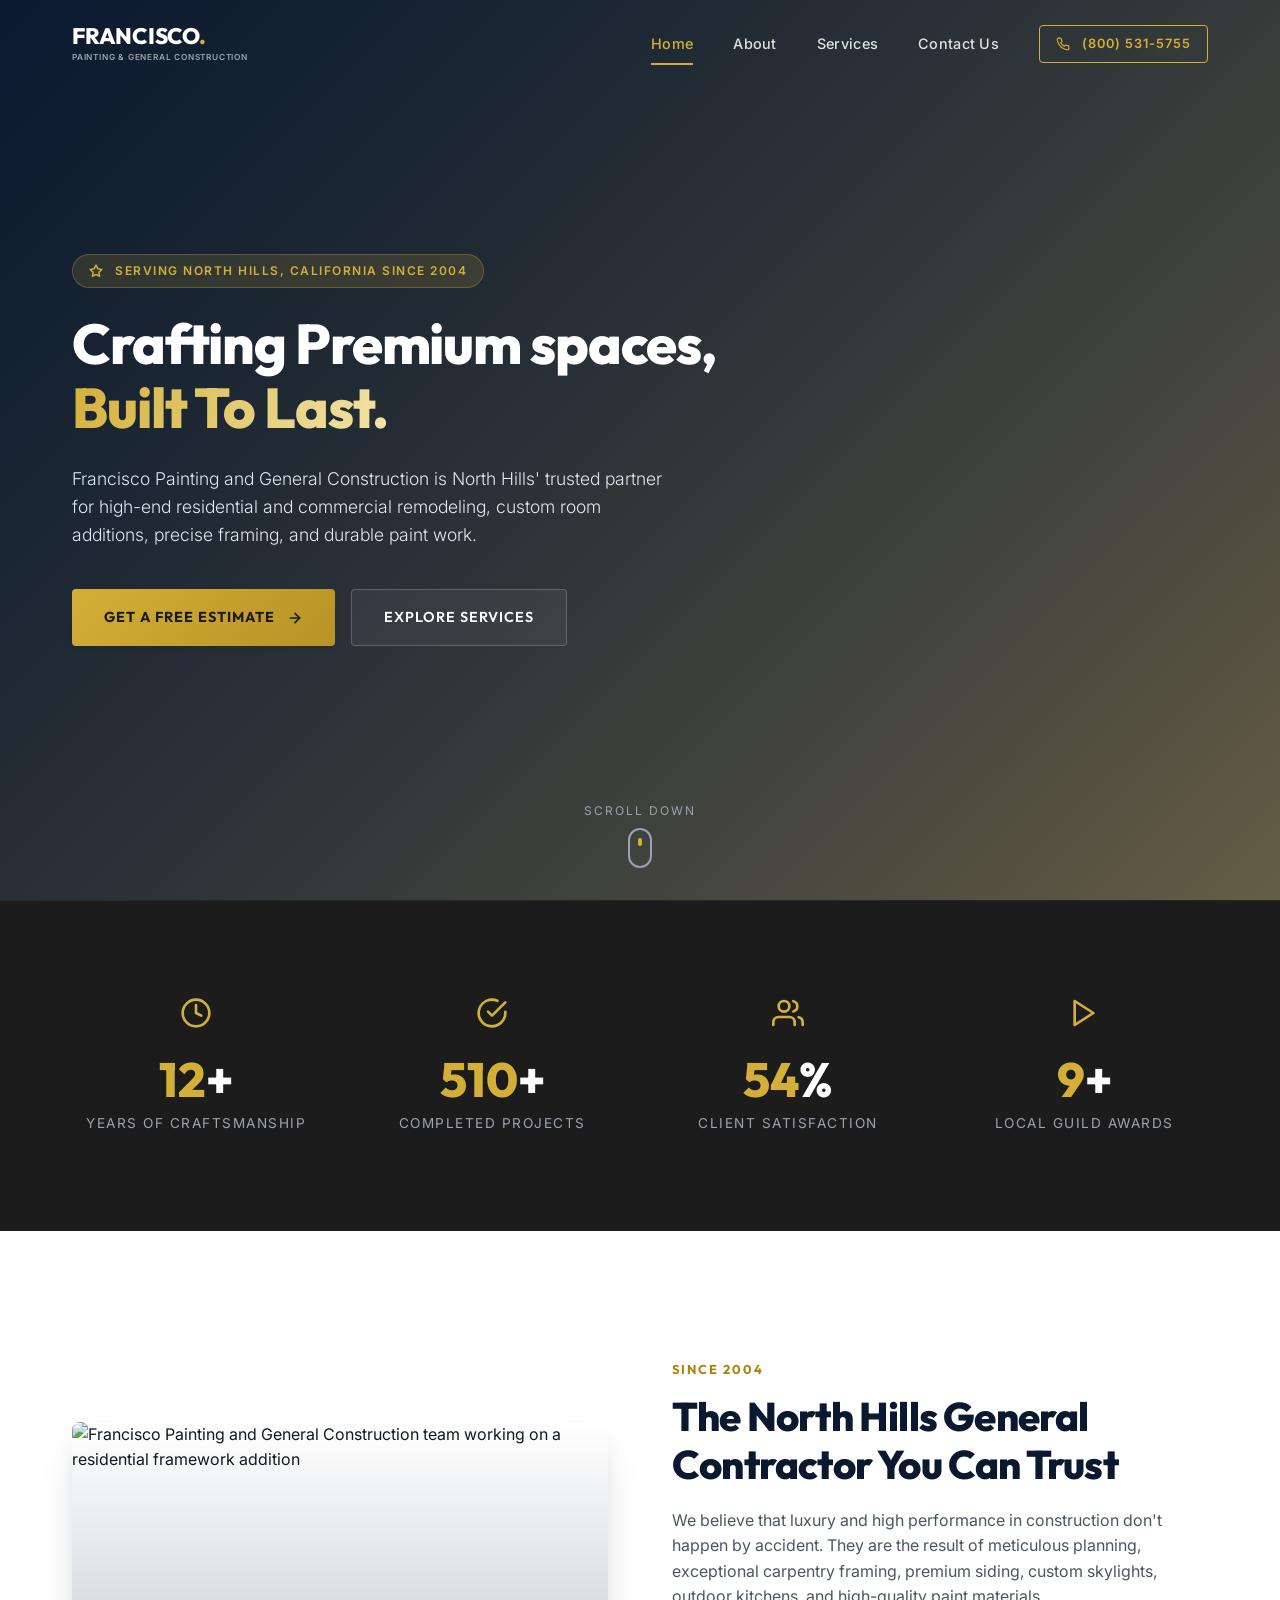
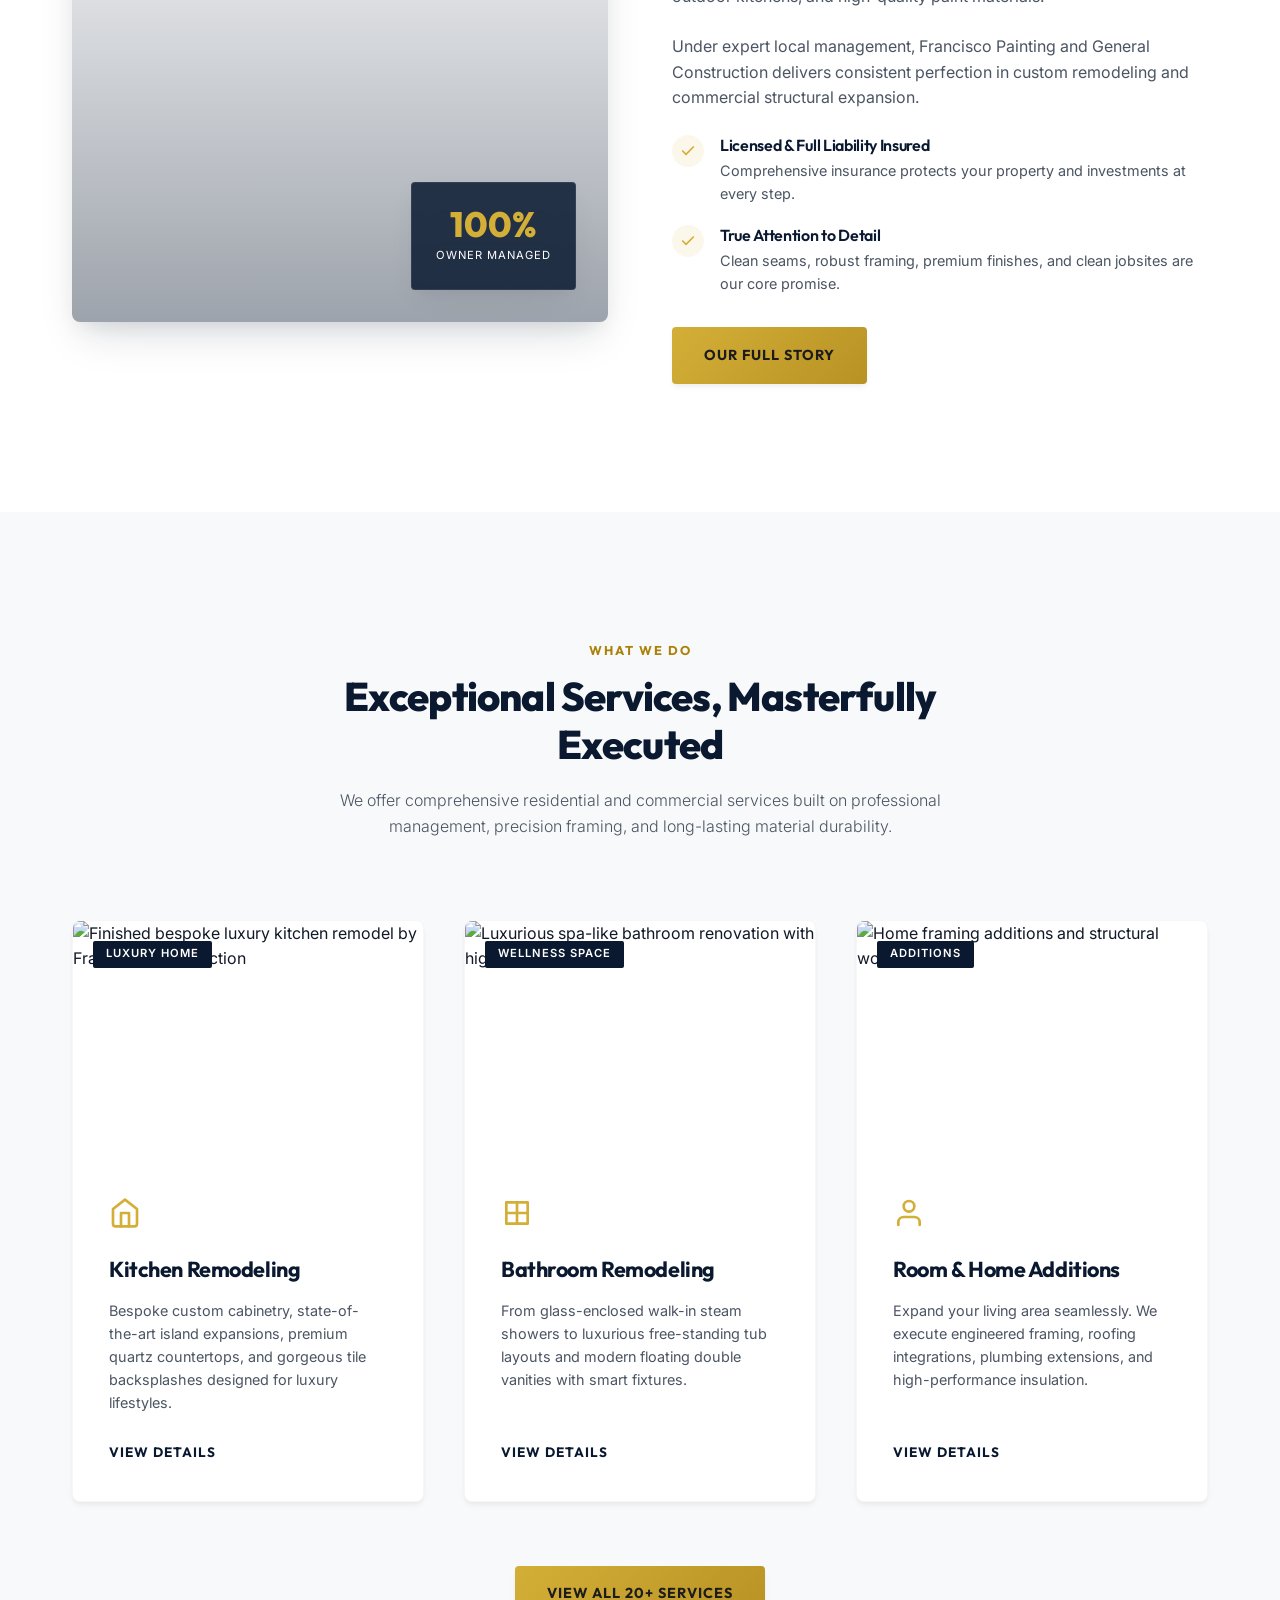
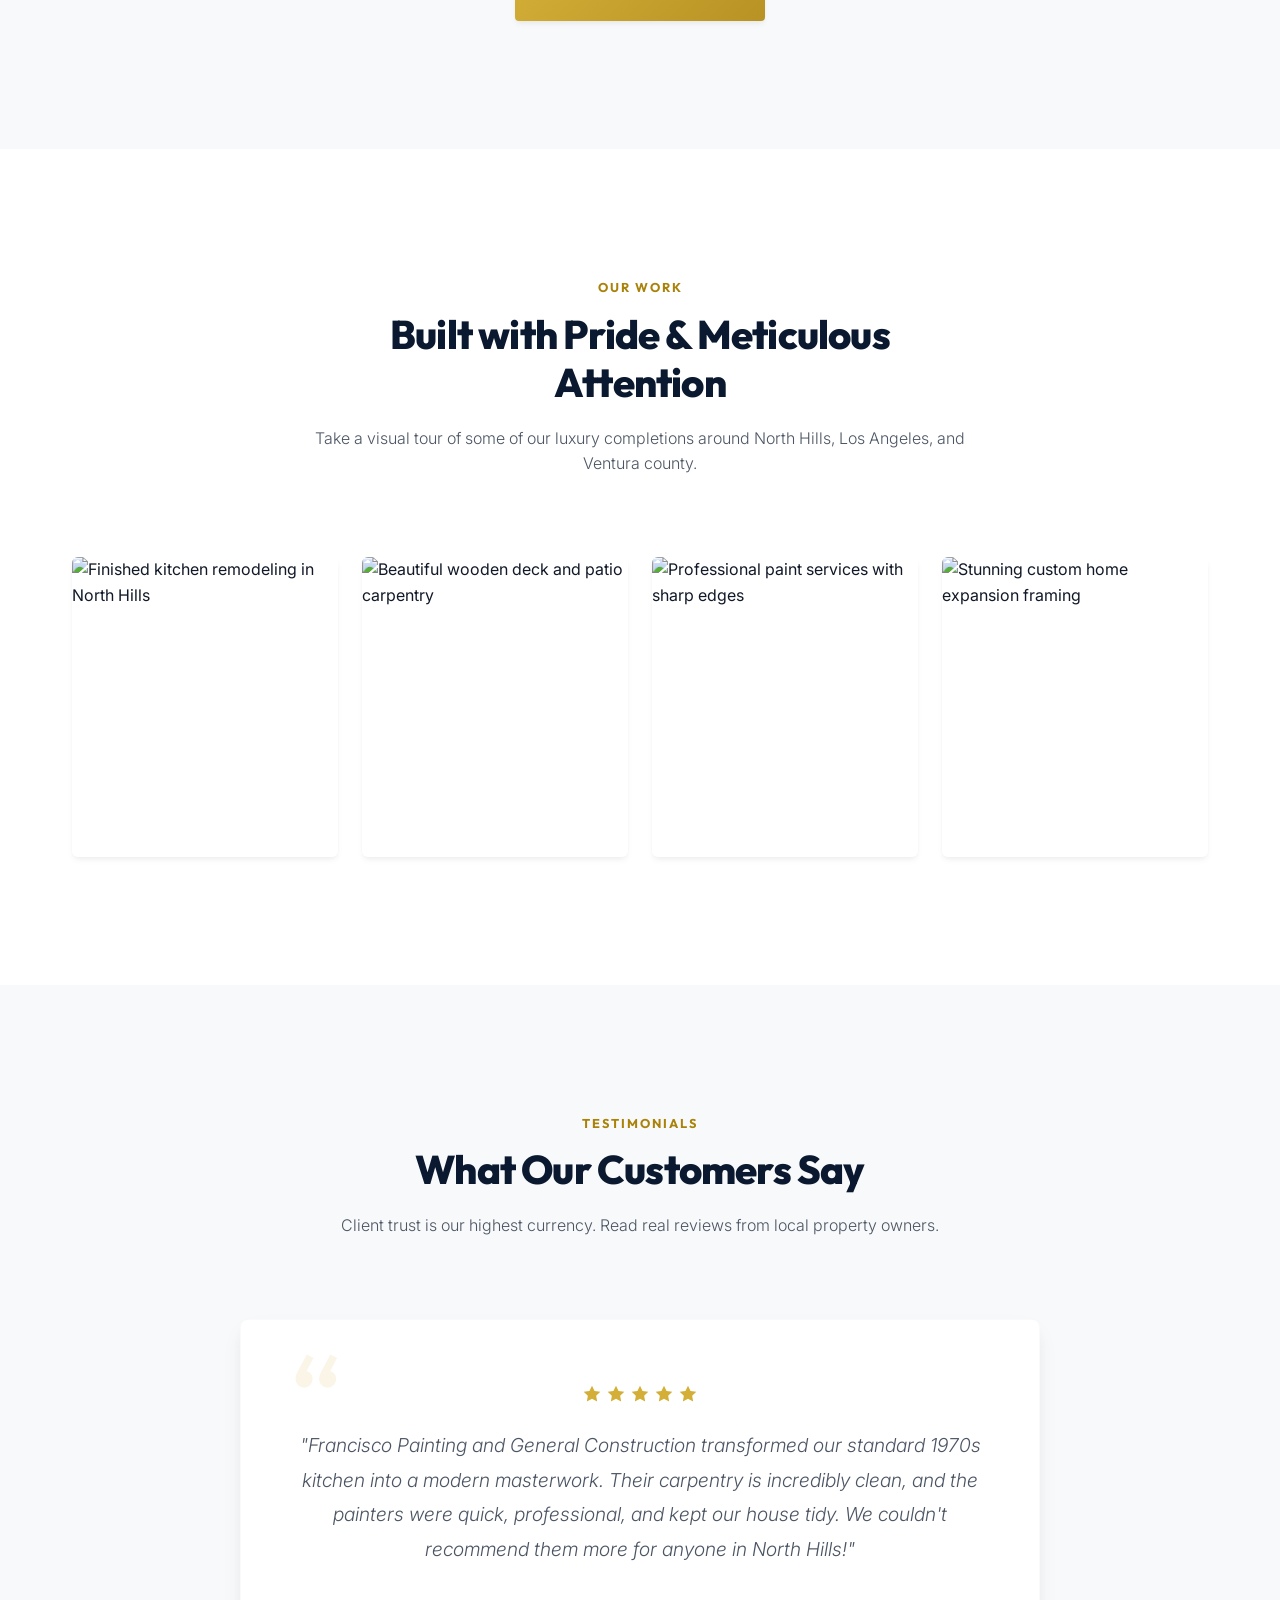
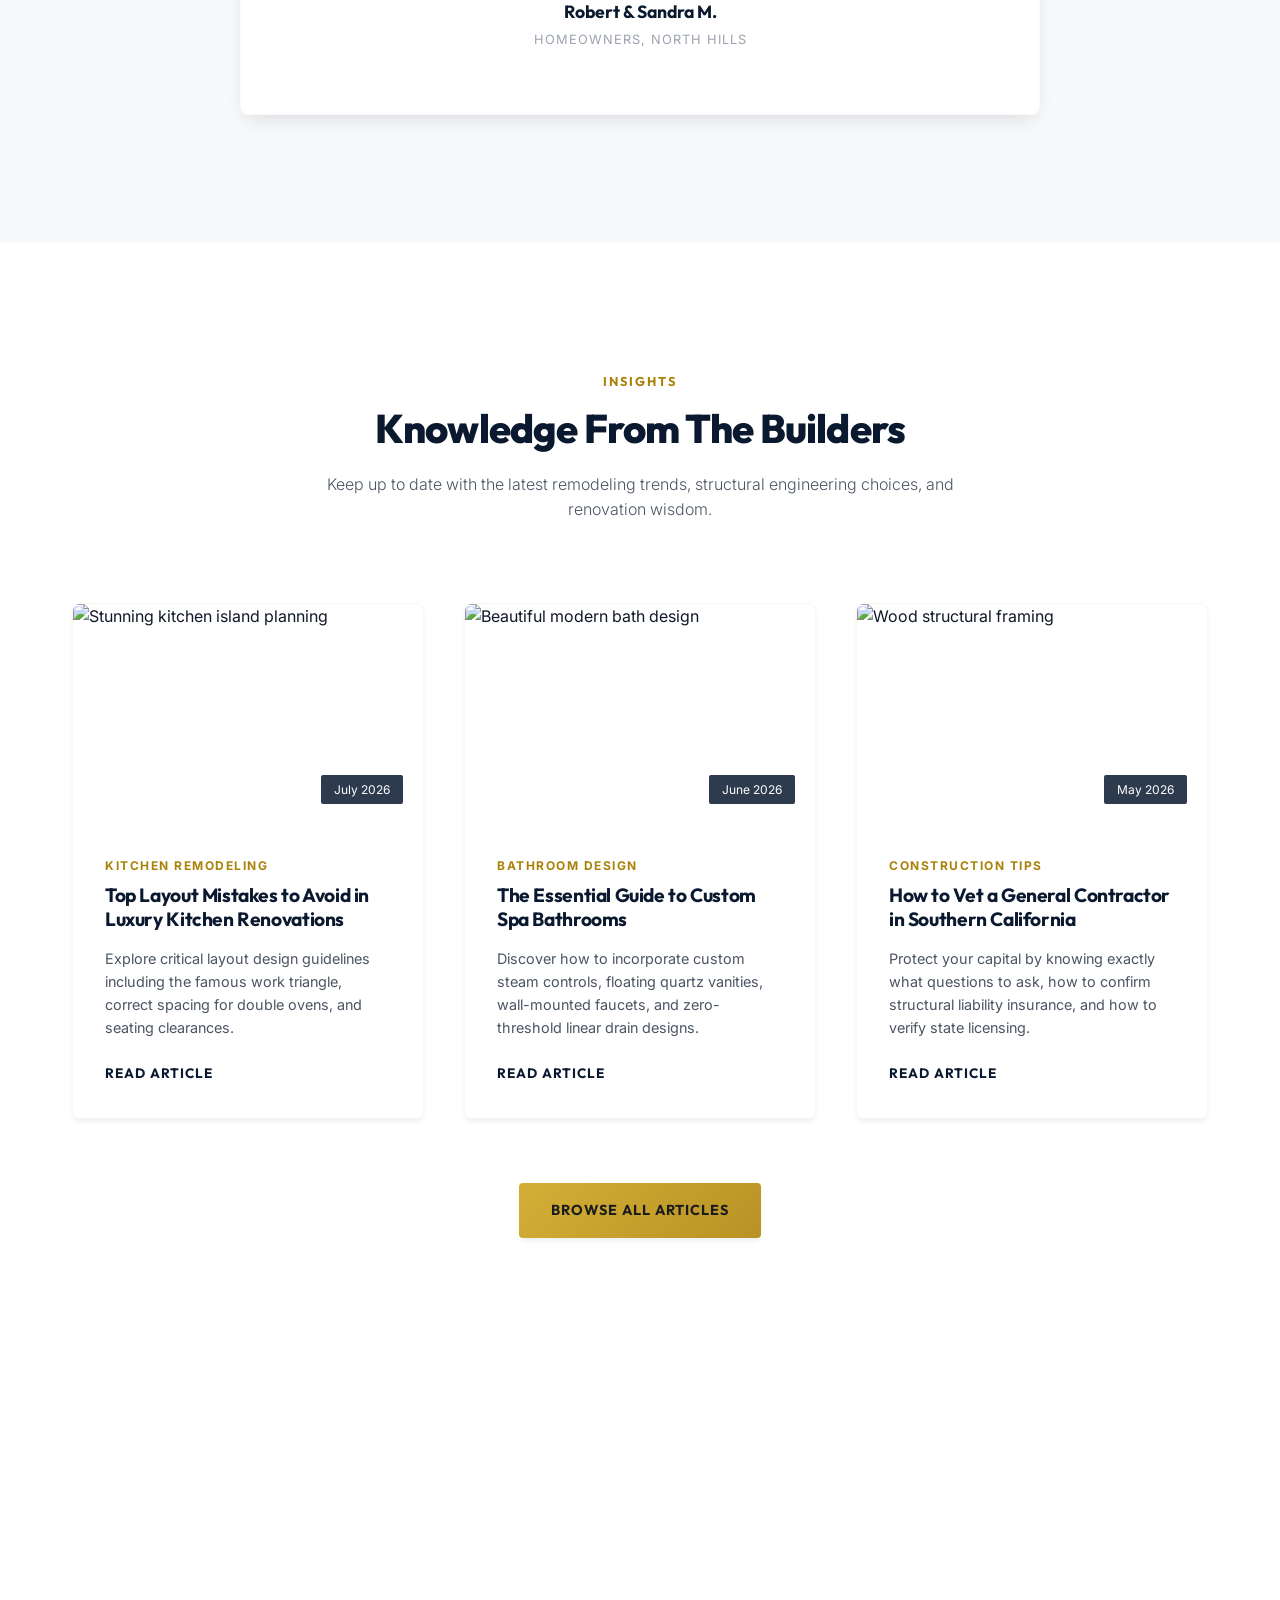
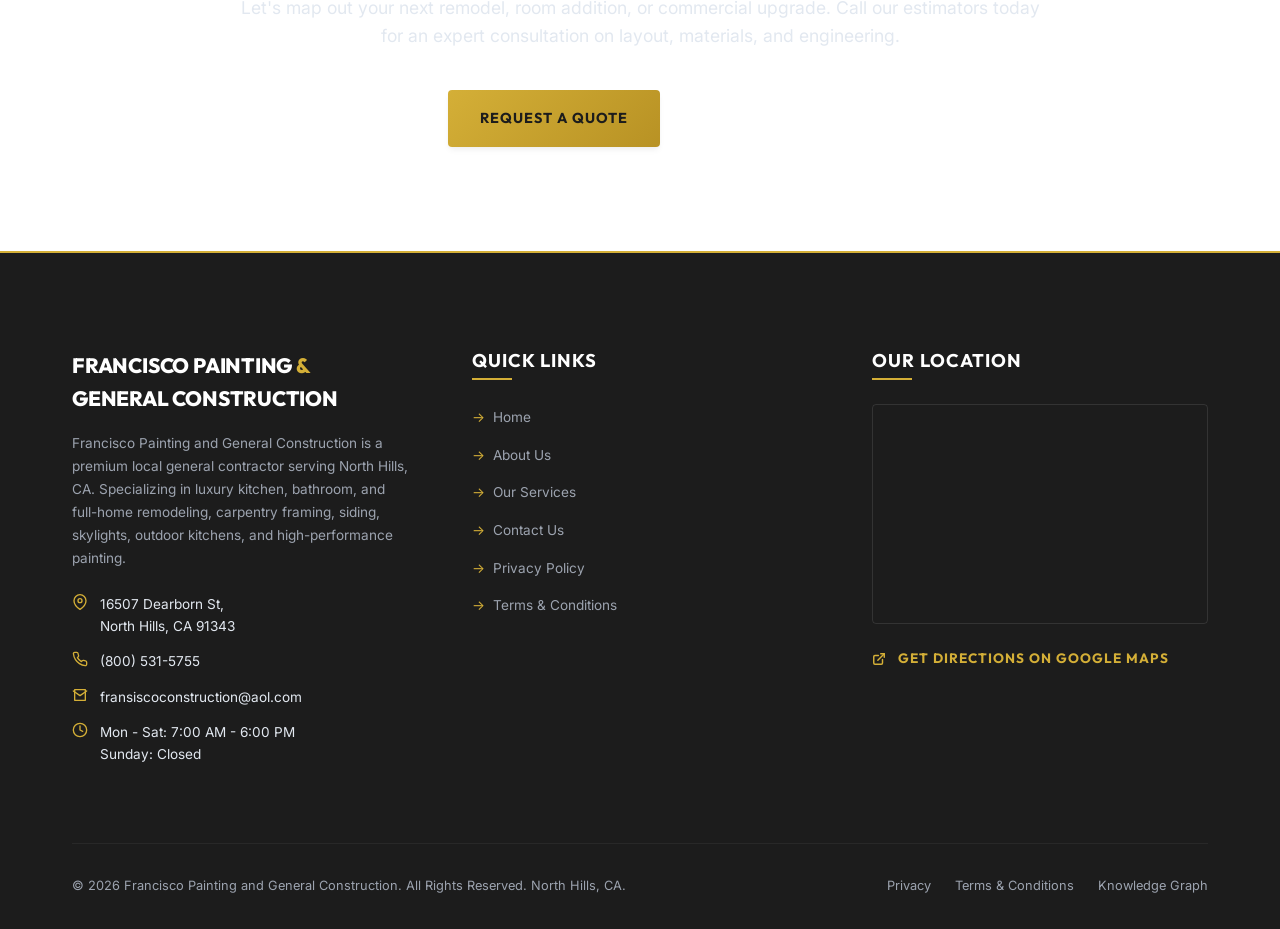
==== commit a47c36bf: "Add files via upload" ====
--- a/index.html
+++ b/index.html
@@ -1,1484 +1,512 @@
-<!doctype html>
+<!DOCTYPE html>
 <html lang="en">
-  <head>
-    <meta charset="UTF-8" />
-    <meta name="viewport" content="width=device-width, initial-scale=1.0" />
-    <title>Francisco Painting and General Construction | Licensed Contractor CA</title>
-    <!-- Tailwind CSS v3 CDN -->
-    <script src="https://cdn.tailwindcss.com"></script>
-    <!-- Google Fonts: Inter & Space Grotesk -->
-    <link rel="preconnect" href="https://fonts.googleapis.com" />
-    <link rel="preconnect" href="https://fonts.gstatic.com" crossorigin />
-    <link href="https://fonts.googleapis.com/css2?family=Inter:wght@300;400;500;600;700&family=Space+Grotesk:wght@400;500;600;700;900&display=swap" rel="stylesheet" />
-    <!-- Lucide Icons CDN -->
-    <script src="https://unpkg.com/lucide@latest"></script>
-    
-    <script>
-      tailwind.config = {
-        theme: {
-          extend: {
-            fontFamily: {
-              sans: ['Inter', 'sans-serif'],
-              display: ['Space Grotesk', 'sans-serif'],
-            }
-          }
-        }
-      }
-    </script>
-    <style>
-      /* Smooth transitions and custom scrollbar */
-      html {
-        scroll-behavior: smooth;
-      }
-      ::-webkit-scrollbar {
-        width: 8px;
-      }
-      ::-webkit-scrollbar-track {
-        background: #0a0a0a;
-      }
-      ::-webkit-scrollbar-thumb {
-        background: #262626;
-        border-radius: 4px;
-      }
-      ::-webkit-scrollbar-thumb:hover {
-        background: #f97316;
-      }
-      /* Custom background styling */
-      .bg-radial-glow {
-        background: radial-gradient(circle, rgba(249,115,22,0.15) 0%, rgba(0,0,0,0) 70%);
-      }
-      /* Fade animation for view switching */
-      .view-pane {
-        animation: fadeIn 0.4s ease-out forwards;
-      }
-      @keyframes fadeIn {
-        from { opacity: 0; transform: translateY(8px); }
-        to { opacity: 1; transform: translateY(0); }
-      }
-    </style>
-  </head>
-  <body class="bg-neutral-950 text-white min-h-screen flex flex-col antialiased">
-
-    <!-- 1. PREMIUM PRELOADER -->
-    <div id="preloader" class="fixed inset-0 z-[9999] flex flex-col items-center justify-center bg-neutral-950 px-4 transition-all duration-500">
-      <div class="relative flex flex-col items-center">
-        <div class="mb-6 flex h-20 w-20 items-center justify-center rounded-2xl bg-orange-500 text-neutral-950 shadow-[0_0_40px_rgba(249,115,22,0.4)] animate-bounce">
-          <i data-lucide="hammer" class="h-10 w-10 stroke-[2.5]"></i>
-        </div>
-        <h1 class="font-display text-2xl font-black tracking-tight text-white md:text-3xl">FRANCISCO</h1>
-        <p class="mt-1 text-center font-display text-xs font-bold tracking-[0.25em] text-orange-500 uppercase">Painting &amp; General Construction</p>
-      </div>
-      <div class="mt-12 w-full max-w-xs overflow-hidden rounded-full bg-neutral-900 p-1">
-        <div id="preloader-bar" class="h-1.5 rounded-full bg-gradient-to-r from-orange-500 via-amber-400 to-orange-500 w-0 transition-all duration-200 shadow-[0_0_15px_rgba(249,115,22,0.5)]"></div>
-      </div>
-      <div id="preloader-text" class="mt-3 font-mono text-[10px] tracking-wider text-neutral-500">ESTABLISHING QUALITY... 0%</div>
-    </div>
-
-    <!-- 2. STICKY HEADER -->
-    <header id="main-header" class="fixed top-0 left-0 right-0 z-50 transition-all duration-300 bg-transparent py-5">
-      <div class="mx-auto flex max-w-7xl items-center justify-between px-4 sm:px-6 lg:px-8">
-        <!-- Logo / Brand -->
-        <button onclick="navigate('home')" class="group flex items-center space-x-3 text-left focus:outline-none">
-          <div class="flex h-11 w-11 items-center justify-center rounded-xl bg-orange-500 text-neutral-950 transition-transform duration-300 group-hover:scale-105 group-hover:rotate-12 shadow-[0_0_15px_rgba(249,115,22,0.3)]">
-            <i data-lucide="hammer" class="h-6 w-6 stroke-[2.5]"></i>
-          </div>
-          <div>
-            <span class="block font-display text-lg font-black tracking-tight text-white uppercase md:text-xl leading-none">FRANCISCO</span>
-            <span class="block mt-0.5 font-sans text-[9px] font-bold tracking-[0.2em] text-orange-400 uppercase leading-none">PAINTING &amp; CONSTRUCTION</span>
-          </div>
-        </button>
-
-        <!-- Desktop Navigation Links -->
-        <nav class="hidden items-center space-x-1 md:flex">
-          <button data-nav-view="home" onclick="navigate('home')" class="relative px-4 py-2 font-sans text-sm font-semibold text-orange-500 transition-colors duration-200">Home</button>
-          <button data-nav-view="about" onclick="navigate('about')" class="relative px-4 py-2 font-sans text-sm font-semibold text-neutral-300 hover:text-white transition-colors duration-200">About</button>
-          <button data-nav-view="services" onclick="navigate('services')" class="relative px-4 py-2 font-sans text-sm font-semibold text-neutral-300 hover:text-white transition-colors duration-200">Services</button>
-          <button data-nav-view="blog" onclick="navigate('blog')" class="relative px-4 py-2 font-sans text-sm font-semibold text-neutral-300 hover:text-white transition-colors duration-200">Blog</button>
-          <button data-nav-view="contact" onclick="navigate('contact')" class="relative px-4 py-2 font-sans text-sm font-semibold text-neutral-300 hover:text-white transition-colors duration-200">Contact</button>
-        </nav>
-
-        <!-- Call / Estimate Action buttons -->
-        <div class="hidden items-center space-x-4 lg:flex">
-          <a href="tel:8005315755" class="flex items-center space-x-2 text-sm font-bold text-neutral-300 hover:text-white transition-colors">
-            <i data-lucide="phone" class="h-4 w-4 text-orange-500"></i>
-            <span>(800) 531-5755</span>
+<head>
+  <!-- SEO & Performance Optimization -->
+  <meta charset="UTF-8">
+  <meta name="viewport" content="width=device-width, initial-scale=1.0">
+  <title>Francisco Painting and General Construction | Premier Contractor North Hills CA</title>
+  <meta name="description" content="Looking for a high-end general contractor in North Hills, CA? Francisco Painting and General Construction specializes in luxury kitchen, bathroom, and home remodeling, room additions, framing, and general construction. Call (800) 531-5755 for a premium estimate today.">
+  <meta name="robots" content="index, follow">
+  
+  <!-- Canonical Tag -->
+  <link rel="canonical" href="http://franciscoconstruction.com/">
+  
+  <!-- Open Graph / Facebook -->
+  <meta property="og:type" content="website">
+  <meta property="og:url" content="http://franciscoconstruction.com/">
+  <meta property="og:title" content="Francisco Painting and General Construction | Premier General Contractor">
+  <meta property="og:description" content="Your trusted choice for home remodeling, painting, room additions, and custom general construction in North Hills, CA. Built with exceptional craftsmanship and professional management.">
+  <meta property="og:image" content="https://images.unsplash.com/photo-1600585154340-be6161a56a0c?auto=format&fit=crop&w=1200&q=80">
+
+  <!-- Twitter -->
+  <meta property="twitter:card" content="summary_large_image">
+  <meta property="twitter:url" content="http://franciscoconstruction.com/">
+  <meta property="twitter:title" content="Francisco Painting and General Construction | Premier General Contractor">
+  <meta property="twitter:description" content="Your trusted choice for home remodeling, painting, room additions, and custom general construction in North Hills, CA.">
+  <meta property="twitter:image" content="https://images.unsplash.com/photo-1600585154340-be6161a56a0c?auto=format&fit=crop&w=1200&q=80">
+
+  <!-- Theme Styling and Scripts -->
+  <link rel="stylesheet" href="style.css">
+  <script src="script.js" defer></script>
+
+  <!-- Google Knowledge Graph Schema Markup -->
+  <script type="application/ld+json">
+  {
+    "@context": "https://schema.org",
+    "@type": "HomeAndConstructionBusiness",
+    "@id": "https://maps.app.goo.gl/4HR74B6P66CDbpDZ6",
+    "name": "Francisco Painting and General Construction",
+    "alternateName": "Francisco Construction",
+    "image": "https://images.unsplash.com/photo-1600585154340-be6161a56a0c?auto=format&fit=crop&w=1200&q=80",
+    "description": "Francisco Painting and General Construction is a premium general contractor in North Hills, California. Specializes in luxury kitchen, bathroom, and home remodeling, carpentry, framing, room additions, and general contracting.",
+    "telephone": "(800) 531-5755",
+    "url": "http://franciscoconstruction.com/",
+    "address": {
+      "@type": "PostalAddress",
+      "streetAddress": "16507 Dearborn St",
+      "addressLocality": "North Hills",
+      "addressRegion": "CA",
+      "postalCode": "91343",
+      "addressCountry": "US"
+    },
+    "geo": {
+      "@type": "GeoCoordinates",
+      "latitude": "34.240507",
+      "longitude": "-118.492576"
+    },
+    "hasMap": "https://maps.app.goo.gl/4HR74B6P66CDbpDZ6",
+    "sameAs": [
+      "https://www.google.com/search?kgmid=/g/11hfw2qx7j"
+    ],
+    "priceRange": "$$$",
+    "openingHoursSpecification": {
+      "@type": "OpeningHoursSpecification",
+      "dayOfWeek": [
+        "Monday",
+        "Tuesday",
+        "Wednesday",
+        "Thursday",
+        "Friday",
+        "Saturday"
+      ],
+      "opens": "07:00",
+      "closes": "18:00"
+    }
+  }
+  </script>
+</head>
+<body>
+
+ 
+  <!-- Scroll Progress Indicator -->
+  <div id="scroll-progress"></div>
+
+  <!-- Sticky Header with Glassmorphism -->
+  <header class="site-header" id="header">
+    <div class="nav-container">
+      <a href="index.html" class="brand-logo" aria-label="Francisco Painting and General Construction Home">
+        <span class="logo-main">FRANCISCO<span>.</span></span>
+        <span class="logo-sub">PAINTING &amp; GENERAL CONSTRUCTION</span>
+      </a>
+      
+      <button class="menu-trigger" aria-label="Toggle Navigation Menu" aria-expanded="false" id="menu-btn">
+        <span></span>
+        <span></span>
+        <span></span>
+      </button>
+
+      <nav class="site-nav">
+        <ul class="nav-menu" id="nav-menu">
+          <li class="nav-item"><a href="index.html" class="nav-link">Home</a></li>
+          <li class="nav-item"><a href="about.html" class="nav-link">About</a></li>
+          <li class="nav-item"><a href="services.html" class="nav-link">Services</a></li>
+          <li class="nav-item"><a href="contact.html" class="nav-link">Contact Us</a></li>
+          <li class="nav-item-cta">
+            <a href="contact.html" class="btn-nav-call">
+              <svg xmlns="http://www.w3.org/2000/svg" width="14" height="14" viewBox="0 0 24 24" fill="none" stroke="currentColor" stroke-width="2" stroke-linecap="round" stroke-linejoin="round" style="display:inline; margin-right:4px; vertical-align:middle;"><path d="M22 16.92v3a2 2 0 0 1-2.18 2 19.79 19.79 0 0 1-8.63-3.07 19.5 19.5 0 0 1-6-6 19.79 19.79 0 0 1-3.07-8.67A2 2 0 0 1 4.11 2h3a2 2 0 0 1 2 1.72 12.84 12.84 0 0 0 .7 2.81 2 2 0 0 1-.45 2.11L8.09 9.91a16 16 0 0 0 6 6l1.27-1.27a2 2 0 0 1 2.11-.45 12.84 12.84 0 0 0 2.81.7A2 2 0 0 1 22 16.92z"></path></svg>
+              (800) 531-5755
+            </a>
+          </li>
+        </ul>
+      </nav>
+    </div>
+  </header>
+
+  <!-- Large Luxury Hero Section -->
+  <section class="hero-section" id="hero" style="background-image: url('https://images.unsplash.com/photo-1541888946425-d81bb19240f5?auto=format&fit=crop&w=1920&q=80');">
+    <div class="hero-overlay"></div>
+    <div class="hero-container">
+      <div class="hero-content">
+        <div class="hero-badge">
+          <svg xmlns="http://www.w3.org/2000/svg" width="14" height="14" viewBox="0 0 24 24" fill="none" stroke="currentColor" stroke-width="2.5" stroke-linecap="round" stroke-linejoin="round" style="margin-right:4px;"><polygon points="12 2 15.09 8.26 22 9.27 17 14.14 18.18 21.02 12 17.77 5.82 21.02 7 14.14 2 9.27 8.91 8.26 12 2"></polygon></svg>
+          Serving North Hills, California Since 2004
+        </div>
+        <h1 class="hero-title">Crafting Premium spaces, <span>Built To Last.</span></h1>
+        <p class="hero-desc">Francisco Painting and General Construction is North Hills' trusted partner for high-end residential and commercial remodeling, custom room additions, precise framing, and durable paint work.</p>
+        <div class="btn-group">
+          <a href="contact.html" class="btn-primary" id="btn-quote">
+            Get A Free Estimate
+            <svg xmlns="http://www.w3.org/2000/svg" width="16" height="16" viewBox="0 0 24 24" fill="none" stroke="currentColor" stroke-width="2.5" stroke-linecap="round" stroke-linejoin="round"><line x1="5" y1="12" x2="19" y2="12"></line><polyline points="12 5 19 12 12 19"></polyline></svg>
           </a>
-          <button onclick="navigate('contact')" class="rounded-xl bg-orange-500 px-5 py-2.5 font-sans text-xs font-bold text-neutral-950 uppercase tracking-wider transition-all duration-300 hover:bg-orange-400 hover:shadow-[0_0_20px_rgba(249,115,22,0.4)]">Get Free Estimate</button>
-        </div>
-
-        <!-- Mobile Drawer Toggle -->
-        <div class="flex items-center md:hidden">
-          <button onclick="toggleMobileMenu(true)" class="inline-flex items-center justify-center rounded-lg p-2 text-neutral-400 hover:bg-neutral-900 hover:text-white">
-            <i data-lucide="menu" class="h-6 w-6"></i>
-          </button>
-        </div>
-      </div>
-    </header>
-
-    <!-- MOBILE DRAWER MENU OVERLAY -->
-    <div id="mobile-menu" class="fixed inset-0 z-50 bg-black/80 backdrop-blur-sm hidden flex-col justify-end md:hidden">
-      <div class="fixed bottom-0 right-0 top-0 z-50 flex w-full max-w-xs flex-col bg-neutral-950 p-6 shadow-2xl border-l border-neutral-900">
-        <div class="flex items-center justify-between pb-6 border-b border-neutral-900">
-          <span class="font-display text-lg font-black tracking-tight text-white">MENU</span>
-          <button onclick="toggleMobileMenu(false)" class="rounded-lg p-2 text-neutral-400 hover:bg-neutral-900 hover:text-white">
-            <i data-lucide="x" class="h-6 w-6"></i>
-          </button>
-        </div>
-
-        <nav class="mt-8 flex flex-col space-y-4">
-          <button data-mobile-view="home" onclick="navigate('home'); toggleMobileMenu(false)" class="text-left font-sans text-lg font-bold py-2 text-orange-500 border-l-2 border-orange-500 pl-2">Home</button>
-          <button data-mobile-view="about" onclick="navigate('about'); toggleMobileMenu(false)" class="text-left font-sans text-lg font-bold py-2 text-neutral-300 hover:text-white">About</button>
-          <button data-mobile-view="services" onclick="navigate('services'); toggleMobileMenu(false)" class="text-left font-sans text-lg font-bold py-2 text-neutral-300 hover:text-white">Services</button>
-          <button data-mobile-view="blog" onclick="navigate('blog'); toggleMobileMenu(false)" class="text-left font-sans text-lg font-bold py-2 text-neutral-300 hover:text-white">Blog</button>
-          <button data-mobile-view="contact" onclick="navigate('contact'); toggleMobileMenu(false)" class="text-left font-sans text-lg font-bold py-2 text-neutral-300 hover:text-white">Contact</button>
-        </nav>
-
-        <div class="mt-auto pt-6 border-t border-neutral-900 flex flex-col space-y-4">
-          <a href="tel:8005315755" class="flex items-center space-x-3 text-base font-bold text-neutral-300 hover:text-white">
-            <i data-lucide="phone" class="h-5 w-5 text-orange-500"></i>
-            <span>(800) 531-5755</span>
-          </a>
-          <button onclick="navigate('contact'); toggleMobileMenu(false)" class="w-full rounded-xl bg-orange-500 py-3.5 text-center font-display text-sm font-bold text-neutral-950 uppercase tracking-wider transition-all hover:bg-orange-400">Get Free Estimate</button>
-        </div>
-      </div>
-    </div>
-
-    <!-- MAIN VIEWS WRAPPER -->
-    <main class="flex-grow pt-24">
-
-      <!-- VIEW: HOME -->
-      <div id="view-home" class="view-pane">
-        <!-- HERO -->
-        <div class="relative flex min-h-screen items-center justify-center overflow-hidden bg-neutral-950 px-4">
-          <div class="absolute inset-0 z-0 select-none">
-            <div class="h-full w-full bg-[url('https://images.unsplash.com/photo-1600585154340-be6161a56a0c?auto=format&fit=crop&w=1920&q=85')] bg-cover bg-center bg-no-repeat opacity-35"></div>
-            <div class="absolute inset-0 bg-gradient-to-t from-neutral-950 via-neutral-950/70 to-transparent"></div>
-            <div class="absolute inset-0 bg-gradient-to-r from-neutral-950 via-neutral-950/40 to-transparent"></div>
-          </div>
-          <div class="absolute top-1/4 left-10 hidden h-[400px] w-[400px] rounded-full bg-orange-500/5 blur-[120px] lg:block"></div>
-          <div class="absolute bottom-1/4 right-10 hidden h-[300px] w-[300px] rounded-full bg-amber-500/5 blur-[100px] lg:block"></div>
-
-          <div class="relative z-10 w-full max-w-5xl text-center md:px-6 mt-12 md:mt-0">
-            <div class="inline-flex items-center space-x-2 rounded-full border border-orange-500/30 bg-orange-500/10 px-4 py-1.5 text-xs font-bold tracking-widest text-orange-400 uppercase mb-6 md:mb-8">
-              <span class="flex h-2 w-2 rounded-full bg-orange-500 animate-pulse"></span>
-              <span>Licensed &amp; Bonded General Contractor</span>
+          <a href="services.html" class="btn-secondary">Explore Services</a>
+        </div>
+      </div>
+    </div>
+    <div class="hero-scroll" aria-hidden="true">
+      <span>Scroll Down</span>
+      <div class="scroll-indicator-mouse">
+        <div class="scroll-indicator-wheel"></div>
+      </div>
+    </div>
+  </section>
+
+  <!-- Statistics Counter Section -->
+  <section class="stats-section" id="stats" aria-label="Business Statistics">
+    <div class="container">
+      <div class="stats-grid">
+        <div class="stat-item">
+          <div class="stat-icon" aria-hidden="true">
+            <svg xmlns="http://www.w3.org/2000/svg" width="32" height="32" viewBox="0 0 24 24" fill="none" stroke="currentColor" stroke-width="2" stroke-linecap="round" stroke-linejoin="round"><circle cx="12" cy="12" r="10"></circle><polyline points="12 6 12 12 16 14"></polyline></svg>
+          </div>
+          <div class="stat-number"><span class="counter-value" data-target="22">0</span>+</div>
+          <div class="stat-title">Years of Craftsmanship</div>
+        </div>
+        <div class="stat-item">
+          <div class="stat-icon" aria-hidden="true">
+            <svg xmlns="http://www.w3.org/2000/svg" width="32" height="32" viewBox="0 0 24 24" fill="none" stroke="currentColor" stroke-width="2" stroke-linecap="round" stroke-linejoin="round"><path d="M22 11.08V12a10 10 0 1 1-5.93-9.14"></path><polyline points="22 4 12 14.01 9 11.01"></polyline></svg>
+          </div>
+          <div class="stat-number"><span class="counter-value" data-target="950">0</span>+</div>
+          <div class="stat-title">Completed Projects</div>
+        </div>
+        <div class="stat-item">
+          <div class="stat-icon" aria-hidden="true">
+            <svg xmlns="http://www.w3.org/2000/svg" width="32" height="32" viewBox="0 0 24 24" fill="none" stroke="currentColor" stroke-width="2" stroke-linecap="round" stroke-linejoin="round"><path d="M17 21v-2a4 4 0 0 0-4-4H5a4 4 0 0 0-4 4v2"></path><circle cx="9" cy="7" r="4"></circle><path d="M23 21v-2a4 4 0 0 0-3-3.87"></path><path d="M16 3.13a4 4 0 0 1 0 7.75"></path></svg>
+          </div>
+          <div class="stat-number"><span class="counter-value" data-target="100">0</span>%</div>
+          <div class="stat-title">Client Satisfaction</div>
+        </div>
+        <div class="stat-item">
+          <div class="stat-icon" aria-hidden="true">
+            <svg xmlns="http://www.w3.org/2000/svg" width="32" height="32" viewBox="0 0 24 24" fill="none" stroke="currentColor" stroke-width="2" stroke-linecap="round" stroke-linejoin="round"><polygon points="5 3 19 12 5 21 5 3"></polygon></svg>
+          </div>
+          <div class="stat-number"><span class="counter-value" data-target="15">0</span>+</div>
+          <div class="stat-title">Local Guild Awards</div>
+        </div>
+      </div>
+    </div>
+  </section>
+
+  <!-- About Section Brief -->
+  <section class="section section-light reveal" id="about-brief">
+    <div class="container">
+      <div class="split-grid">
+        <div class="split-image-container">
+          <img src="https://images.unsplash.com/photo-1504307651254-35680f356dfd?auto=format&fit=crop&w=800&q=80" alt="Francisco Painting and General Construction team working on a residential framework addition" loading="lazy">
+          <div class="split-image-overlay"></div>
+          <div class="split-badge-absolute" aria-hidden="true">
+            <div class="num">100%</div>
+            <div class="txt">Owner Managed</div>
+          </div>
+        </div>
+        <div class="split-text">
+          <span class="section-subtitle">Since 2004</span>
+          <h2 class="section-title">The North Hills General Contractor You Can Trust</h2>
+          <p>We believe that luxury and high performance in construction don't happen by accident. They are the result of meticulous planning, exceptional carpentry framing, premium siding, custom skylights, outdoor kitchens, and high-quality paint materials.</p>
+          <p>Under expert local management, Francisco Painting and General Construction delivers consistent perfection in custom remodeling and commercial structural expansion.</p>
+          
+          <ul class="feature-list" aria-label="Key highlights">
+            <li class="feature-item">
+              <div class="feature-icon-wrapper" aria-hidden="true">
+                <svg xmlns="http://www.w3.org/2000/svg" width="16" height="16" viewBox="0 0 24 24" fill="none" stroke="currentColor" stroke-width="2.5" stroke-linecap="round" stroke-linejoin="round"><polyline points="20 6 9 17 4 12"></polyline></svg>
+              </div>
+              <div class="feature-item-content">
+                <h4>Licensed & Full Liability Insured</h4>
+                <p>Comprehensive insurance protects your property and investments at every step.</p>
+              </div>
+            </li>
+            <li class="feature-item">
+              <div class="feature-icon-wrapper" aria-hidden="true">
+                <svg xmlns="http://www.w3.org/2000/svg" width="16" height="16" viewBox="0 0 24 24" fill="none" stroke="currentColor" stroke-width="2.5" stroke-linecap="round" stroke-linejoin="round"><polyline points="20 6 9 17 4 12"></polyline></svg>
+              </div>
+              <div class="feature-item-content">
+                <h4>True Attention to Detail</h4>
+                <p>Clean seams, robust framing, premium finishes, and clean jobsites are our core promise.</p>
+              </div>
+            </li>
+          </ul>
+
+          <div class="btn-group">
+            <a href="about.html" class="btn-primary">Our Full Story</a>
+            <a href="http://franciscoconstruction.com/" class="btn-secondary" target="_blank" rel="noopener">View More</a>
+          </div>
+        </div>
+      </div>
+    </div>
+  </section>
+
+  <!-- Services Matrix Overview -->
+  <section class="section section-alternate reveal" id="services-brief">
+    <div class="container">
+      <div class="section-header">
+        <span class="section-subtitle">What We Do</span>
+        <h2 class="section-title">Exceptional Services, Masterfully Executed</h2>
+        <p class="section-desc">We offer comprehensive residential and commercial services built on professional management, precision framing, and long-lasting material durability.</p>
+      </div>
+
+      <div class="services-grid">
+        <!-- Service 1 -->
+        <article class="service-card">
+          <div class="service-card-img">
+            <span class="service-card-badge">Luxury Home</span>
+            <img src="https://images.unsplash.com/photo-1556911220-e15b29be8c8f?auto=format&fit=crop&w=600&q=80" alt="Finished bespoke luxury kitchen remodel by Francisco Construction" loading="lazy">
+          </div>
+          <div class="service-card-content">
+            <div class="service-card-icon" aria-hidden="true">
+              <svg xmlns="http://www.w3.org/2000/svg" width="32" height="32" viewBox="0 0 24 24" fill="none" stroke="currentColor" stroke-width="2" stroke-linecap="round" stroke-linejoin="round"><path d="M3 9l9-7 9 7v11a2 2 0 0 1-2 2H5a2 2 0 0 1-2-2z"></path><polyline points="9 22 9 12 15 12 15 22"></polyline></svg>
             </div>
-            <h2 class="font-display text-4xl font-extrabold tracking-tight text-white sm:text-5xl md:text-6xl lg:text-7xl leading-tight">
-              Building Quality Homes with <span class="bg-gradient-to-r from-orange-400 via-amber-300 to-orange-500 bg-clip-text text-transparent">Expert Craftsmanship</span>
-            </h2>
-            <p class="mx-auto mt-6 max-w-3xl font-sans text-base leading-relaxed text-neutral-300 md:text-lg lg:text-xl">
-              From remodeling to custom construction, Francisco Painting and General Construction delivers reliable, high-quality residential and commercial building solutions throughout North Hills, California.
-            </p>
-            <div class="mt-10 flex flex-col items-center justify-center space-y-4 sm:flex-row sm:space-x-4 sm:space-y-0">
-              <button onclick="navigate('contact')" class="group flex w-full items-center justify-center space-x-2 rounded-xl bg-orange-500 px-8 py-4 font-display text-sm font-extrabold text-neutral-950 uppercase tracking-wider shadow-[0_0_25px_rgba(249,115,22,0.35)] transition-all duration-300 hover:bg-orange-400 hover:scale-[1.02] sm:w-auto">
-                <span>Get Free Estimate</span>
-                <i data-lucide="arrow-right" class="h-4 w-4 stroke-[2.5]"></i>
-              </button>
-              <a href="tel:8005315755" class="flex w-full items-center justify-center space-x-2 rounded-xl border border-neutral-700 bg-neutral-900/60 backdrop-blur-sm px-8 py-4 font-display text-sm font-extrabold text-white uppercase tracking-wider transition-all duration-300 hover:border-neutral-500 hover:bg-neutral-850 sm:w-auto">
-                <i data-lucide="phone" class="h-4 w-4 text-orange-500"></i>
-                <span>Call Now</span>
-              </a>
+            <h3>Kitchen Remodeling</h3>
+            <p>Bespoke custom cabinetry, state-of-the-art island expansions, premium quartz countertops, and gorgeous tile backsplashes designed for luxury lifestyles.</p>
+            <a href="services.html" class="btn-card-link">View Details</a>
+          </div>
+        </article>
+
+        <!-- Service 2 -->
+        <article class="service-card">
+          <div class="service-card-img">
+            <span class="service-card-badge">Wellness Space</span>
+            <img src="https://images.unsplash.com/photo-1620626011161-997e51927234?auto=format&fit=crop&w=600&q=80" alt="Luxurious spa-like bathroom renovation with high-end fixtures" loading="lazy">
+          </div>
+          <div class="service-card-content">
+            <div class="service-card-icon" aria-hidden="true">
+              <svg xmlns="http://www.w3.org/2000/svg" width="32" height="32" viewBox="0 0 24 24" fill="none" stroke="currentColor" stroke-width="2" stroke-linecap="round" stroke-linejoin="round"><path d="M4 4h16v16H4z"></path><path d="M12 4v16"></path><path d="M4 12h16"></path></svg>
             </div>
-          </div>
-        </div>
-
-        <!-- ABOUT (BRIEF) -->
-        <section class="relative bg-neutral-950 py-24 border-t border-neutral-900">
-          <div class="mx-auto max-w-7xl px-4 sm:px-6 lg:px-8">
-            <div class="grid gap-12 lg:grid-cols-2 lg:items-center">
-              <div class="relative">
-                <div class="overflow-hidden rounded-3xl border border-neutral-900 bg-neutral-900">
-                  <img src="https://images.unsplash.com/photo-1581858726788-75bc0f6a952d?auto=format&fit=crop&w=800&q=80" alt="Construction Work" class="h-[400px] w-full object-cover" />
-                </div>
-                <div class="absolute -bottom-6 -right-6 flex flex-col items-center justify-center rounded-2xl bg-gradient-to-br from-orange-500 to-amber-500 p-6 shadow-xl text-neutral-950">
-                  <span class="font-display text-4xl font-extrabold">15+</span>
-                  <span class="font-display text-[10px] font-black tracking-wider uppercase mt-1">Years Active</span>
-                </div>
-              </div>
-              <div class="flex flex-col space-y-6">
-                <div class="inline-flex items-center space-x-2 rounded-full border border-orange-500/20 bg-orange-500/5 px-4 py-1 text-xs font-bold tracking-widest text-orange-400 uppercase w-fit">
-                  <i data-lucide="award" class="h-3.5 w-3.5"></i>
-                  <span>Legacy of Craftsmanship</span>
-                </div>
-                <h3 class="font-display text-3xl font-black text-white sm:text-4xl">Trusted General Contractors in North Hills</h3>
-                <p class="font-sans text-neutral-350 text-sm leading-relaxed">
-                  Francisco Painting and General Construction is a premium, fully-licensed contractor. We deliver structural excellence, luxurious home renovations, and flawless custom painting throughout California.
-                </p>
-                <div class="grid gap-6 sm:grid-cols-2 pt-4">
-                  <div class="flex items-start space-x-3">
-                    <div class="flex h-10 w-10 shrink-0 items-center justify-center rounded-lg bg-neutral-900 border border-neutral-800 text-orange-400">
-                      <i data-lucide="shield-check" class="h-5 w-5"></i>
-                    </div>
-                    <div>
-                      <h4 class="font-display text-sm font-bold text-white uppercase">Licensed &amp; Bonded</h4>
-                      <p class="mt-1 font-sans text-xs text-neutral-400">Strictly following all California building codes.</p>
-                    </div>
-                  </div>
-                  <div class="flex items-start space-x-3">
-                    <div class="flex h-10 w-10 shrink-0 items-center justify-center rounded-lg bg-neutral-900 border border-neutral-800 text-orange-400">
-                      <i data-lucide="heart-handshake" class="h-5 w-5"></i>
-                    </div>
-                    <div>
-                      <h4 class="font-display text-sm font-bold text-white uppercase">Customer-First</h4>
-                      <p class="mt-1 font-sans text-xs text-neutral-400">Transparent estimations and milestone timelines.</p>
-                    </div>
-                  </div>
-                </div>
-                <button onclick="navigate('about')" class="mt-4 rounded-xl border border-neutral-800 bg-neutral-900 hover:border-neutral-700 px-6 py-3 font-display text-xs font-bold uppercase tracking-wider w-fit text-orange-400">Read Our Story &rarr;</button>
-              </div>
+            <h3>Bathroom Remodeling</h3>
+            <p>From glass-enclosed walk-in steam showers to luxurious free-standing tub layouts and modern floating double vanities with smart fixtures.</p>
+            <a href="services.html" class="btn-card-link">View Details</a>
+          </div>
+        </article>
+
+        <!-- Service 3 -->
+        <article class="service-card">
+          <div class="service-card-img">
+            <span class="service-card-badge">Additions</span>
+            <img src="https://images.unsplash.com/photo-1584622650111-993a426fbf0a?auto=format&fit=crop&w=600&q=80" alt="Home framing additions and structural woodwork" loading="lazy">
+          </div>
+          <div class="service-card-content">
+            <div class="service-card-icon" aria-hidden="true">
+              <svg xmlns="http://www.w3.org/2000/svg" width="32" height="32" viewBox="0 0 24 24" fill="none" stroke="currentColor" stroke-width="2" stroke-linecap="round" stroke-linejoin="round"><path d="M20 21v-2a4 4 0 0 0-4-4H8a4 4 0 0 0-4 4v2"></path><circle cx="12" cy="7" r="4"></circle></svg>
             </div>
-          </div>
-        </section>
-
-        <!-- PORTFOLIO SNIPPET -->
-        <section class="bg-neutral-900 py-24 border-t border-b border-neutral-950">
-          <div class="mx-auto max-w-7xl px-4 sm:px-6 lg:px-8">
-            <div class="text-center">
-              <span class="inline-flex items-center space-x-2 rounded-full border border-orange-500/20 bg-orange-500/5 px-4 py-1 text-xs font-bold tracking-widest text-orange-400 uppercase">
-                <i data-lucide="layout-grid" class="h-3.5 w-3.5"></i>
-                <span>Our Works</span>
-              </span>
-              <h2 class="mt-4 font-display text-3xl font-black text-white sm:text-4xl">Featured Project Portfolio</h2>
-              <p class="mx-auto mt-3 max-w-2xl font-sans text-sm text-neutral-400">Examine the flawless execution of our high-end residential additions and remodeling projects.</p>
-              <div class="mx-auto mt-4 h-1 w-16 rounded bg-orange-500"></div>
-            </div>
-
-            <!-- Portfolio Grid -->
-            <div id="home-portfolio-grid" class="mt-16 grid gap-6 sm:grid-cols-2 lg:grid-cols-3">
-              <!-- Item 1 -->
-              <div onclick="openLightbox('Modern Luxury Kitchen Renovation', 'Kitchen Remodel', 'https://images.unsplash.com/photo-1556911220-e15b29be8c8f?auto=format&fit=crop&w=800&q=80', 'Solid walnut cabinets with bold Calacatta quartz waterfall countertops and smart under-cabinet lighting.')" class="group relative aspect-video overflow-hidden rounded-2xl border border-neutral-800 bg-neutral-950 cursor-zoom-in">
-                <img src="https://images.unsplash.com/photo-1556911220-e15b29be8c8f?auto=format&fit=crop&w=800&q=80" alt="Kitchen" class="h-full w-full object-cover transition-transform duration-700 group-hover:scale-108" />
-                <div class="absolute inset-0 bg-neutral-950/80 opacity-0 transition-opacity duration-300 group-hover:opacity-100 flex flex-col justify-end p-6">
-                  <span class="font-mono text-[9px] font-black tracking-widest text-orange-400 uppercase">Kitchen Remodel</span>
-                  <h3 class="mt-1 font-display text-base font-bold text-white">Modern Luxury Kitchen Renovation</h3>
-                  <p class="mt-1 font-sans text-xs text-neutral-300 line-clamp-2">Solid walnut cabinets with bold Calacatta quartz waterfall countertops.</p>
-                </div>
-              </div>
-              <!-- Item 2 -->
-              <div onclick="openLightbox('Contemporary Master Bath Spa', 'Bathroom Remodel', 'https://images.unsplash.com/photo-1552321554-5fefe8c9ef14?auto=format&fit=crop&w=800&q=80', 'Walk-in wet room shower featuring organic marble tiling, floating oak double vanity, and dual rainfall heads.')" class="group relative aspect-video overflow-hidden rounded-2xl border border-neutral-800 bg-neutral-950 cursor-zoom-in">
-                <img src="https://images.unsplash.com/photo-1552321554-5fefe8c9ef14?auto=format&fit=crop&w=800&q=80" alt="Bath" class="h-full w-full object-cover transition-transform duration-700 group-hover:scale-108" />
-                <div class="absolute inset-0 bg-neutral-950/80 opacity-0 transition-opacity duration-300 group-hover:opacity-100 flex flex-col justify-end p-6">
-                  <span class="font-mono text-[9px] font-black tracking-widest text-orange-400 uppercase">Bathroom Remodel</span>
-                  <h3 class="mt-1 font-display text-base font-bold text-white">Contemporary Master Bath Spa</h3>
-                  <p class="mt-1 font-sans text-xs text-neutral-300 line-clamp-2">Walk-in wet room shower featuring organic marble tiling.</p>
-                </div>
-              </div>
-              <!-- Item 3 -->
-              <div onclick="openLightbox('Luxury Master Suite Expansion', 'Home Addition', 'https://images.unsplash.com/photo-1513694203232-719a280e022f?auto=format&fit=crop&w=800&q=80', 'Seamless structural home wing addition featuring full vaulted timber ceilings and sweeping garden views.')" class="group relative aspect-video overflow-hidden rounded-2xl border border-neutral-800 bg-neutral-950 cursor-zoom-in">
-                <img src="https://images.unsplash.com/photo-1513694203232-719a280e022f?auto=format&fit=crop&w=800&q=80" alt="Addition" class="h-full w-full object-cover transition-transform duration-700 group-hover:scale-108" />
-                <div class="absolute inset-0 bg-neutral-950/80 opacity-0 transition-opacity duration-300 group-hover:opacity-100 flex flex-col justify-end p-6">
-                  <span class="font-mono text-[9px] font-black tracking-widest text-orange-400 uppercase">Home Addition</span>
-                  <h3 class="mt-1 font-display text-base font-bold text-white">Luxury Master Suite Expansion</h3>
-                  <p class="mt-1 font-sans text-xs text-neutral-300 line-clamp-2">Seamless structural home wing addition with vaulted ceilings.</p>
-                </div>
-              </div>
-            </div>
-          </div>
-        </section>
-
-        <!-- TESTIMONIALS CAROUSEL -->
-        <section class="bg-neutral-950 py-24 border-b border-neutral-900">
-          <div class="mx-auto max-w-7xl px-4 sm:px-6 lg:px-8">
-            <div class="text-center">
-              <span class="inline-flex items-center space-x-2 rounded-full border border-orange-500/20 bg-orange-500/5 px-4 py-1 text-xs font-bold tracking-widest text-orange-400 uppercase">
-                <i data-lucide="message-square" class="h-3.5 w-3.5"></i>
-                <span>Client Endorsements</span>
-              </span>
-              <h2 class="mt-4 font-display text-3xl font-black text-white sm:text-4xl">What Our Customers Say</h2>
-              <div class="mx-auto mt-4 h-1 w-16 rounded bg-orange-500"></div>
-            </div>
-
-            <div class="mt-16 relative mx-auto max-w-3xl">
-              <div class="overflow-hidden rounded-3xl border border-neutral-800 bg-neutral-900/60 p-8 md:p-12 shadow-2xl">
-                <!-- Static Google Badge -->
-                <div class="flex items-center space-x-1.5 text-xs text-neutral-400 uppercase tracking-widest mb-6">
-                  <span class="flex h-2.5 w-2.5 rounded-full bg-green-500 animate-pulse"></span>
-                  <span class="font-mono text-[10px] font-bold">VERIFIED GOOGLE REVIEW</span>
-                </div>
-
-                <div id="testimonial-slide">
-                  <!-- Review Content -->
-                  <div class="flex items-center space-x-1 text-orange-500">
-                    <i data-lucide="star" class="h-5 w-5 fill-orange-500"></i>
-                    <i data-lucide="star" class="h-5 w-5 fill-orange-500"></i>
-                    <i data-lucide="star" class="h-5 w-5 fill-orange-500"></i>
-                    <i data-lucide="star" class="h-5 w-5 fill-orange-500"></i>
-                    <i data-lucide="star" class="h-5 w-5 fill-orange-500"></i>
-                  </div>
-                  <blockquote id="testimonial-quote" class="mt-6 font-sans text-base md:text-lg italic leading-relaxed text-neutral-200">
-                    "Francisco and his general construction team remodeled our entire kitchen in North Hills. They completely opened up the load-bearing wall, routed a new gas line, and installed gorgeous walnut cabinetry. Absolute professionals, on-time, and extremely clean."
-                  </blockquote>
-                  <div class="mt-8 flex items-center space-x-4 border-t border-neutral-800 pt-6">
-                    <img id="testimonial-avatar" src="https://images.unsplash.com/photo-1500648767791-00dcc994a43e?auto=format&fit=crop&w=150&h=150&q=80" alt="Avatar" class="h-12 w-12 rounded-full object-cover border border-neutral-800" />
-                    <div>
-                      <h4 id="testimonial-name" class="font-display text-sm font-bold text-white">Robert Jenkins</h4>
-                      <p id="testimonial-meta" class="font-sans text-xs text-neutral-400">Project: Kitchen Remodeling &bull; 3 weeks ago</p>
-                    </div>
-                  </div>
-                </div>
-              </div>
-
-              <!-- Controls -->
-              <div class="mt-8 flex items-center justify-center space-x-4">
-                <button onclick="prevTestimonial()" class="flex h-11 w-11 items-center justify-center rounded-xl border border-neutral-800 bg-neutral-950 text-neutral-400 hover:text-white transition-colors">
-                  <i data-lucide="chevron-left" class="h-5 w-5"></i>
-                </button>
-                <div class="flex space-x-1.5" id="testimonial-dots">
-                  <span class="h-2.5 w-8 rounded-full bg-orange-500 transition-all"></span>
-                  <span class="h-2.5 w-2.5 rounded-full bg-neutral-800 transition-all"></span>
-                  <span class="h-2.5 w-2.5 rounded-full bg-neutral-800 transition-all"></span>
-                </div>
-                <button onclick="nextTestimonial()" class="flex h-11 w-11 items-center justify-center rounded-xl border border-neutral-800 bg-neutral-950 text-neutral-400 hover:text-white transition-colors">
-                  <i data-lucide="chevron-right" class="h-5 w-5"></i>
-                </button>
-              </div>
-            </div>
-          </div>
-        </section>
-
-        <!-- CTA BANNER -->
-        <section class="relative bg-neutral-950 py-20 border-b border-neutral-900 text-center">
-          <div class="absolute top-1/2 left-1/2 -translate-x-1/2 -translate-y-1/2 h-80 w-80 rounded-full bg-orange-500/5 blur-3xl pointer-events-none"></div>
-          <div class="relative z-10 mx-auto max-w-4xl px-4 sm:px-6 lg:px-8">
-            <h2 class="font-display text-3xl font-black tracking-tight text-white sm:text-4xl">Ready to Transform Your Home?</h2>
-            <p class="mx-auto mt-4 max-w-xl font-sans text-sm text-neutral-400">
-              Book a free site visit in North Hills, CA today. Receive clear consultations, itemized estimates, and licensed project scheduling.
-            </p>
-            <button onclick="navigate('contact')" class="mt-8 rounded-xl bg-orange-500 px-8 py-4 font-display text-xs font-black uppercase tracking-wider text-neutral-950 shadow-lg shadow-orange-500/20 transition-all hover:bg-orange-400 hover:scale-[1.02]">Request Your Free Estimate Today</button>
-          </div>
-        </section>
-      </div>
-
-      <!-- VIEW: ABOUT -->
-      <div id="view-about" class="view-pane hidden">
-        <div class="relative bg-neutral-950 py-16 border-b border-neutral-900 text-center">
-          <div class="relative z-10 mx-auto max-w-3xl px-4">
-            <h1 class="font-display text-3xl font-black tracking-tight text-white sm:text-4xl uppercase md:text-5xl">About Our Legacy</h1>
-            <p class="mt-3 font-sans text-sm text-orange-400 font-semibold tracking-wider uppercase">Exceptional Construction Standards in North Hills</p>
-          </div>
-        </div>
-
-        <section class="relative bg-neutral-950 py-20">
-          <div class="mx-auto max-w-7xl px-4 sm:px-6 lg:px-8">
-            <div class="grid gap-12 lg:grid-cols-2 lg:items-center">
-              <div class="overflow-hidden rounded-3xl border border-neutral-800 bg-neutral-900">
-                <img src="https://images.unsplash.com/photo-1581858726788-75bc0f6a952d?auto=format&fit=crop&w=800&q=80" alt="Team Work" class="h-[450px] w-full object-cover" />
-              </div>
-              <div class="flex flex-col space-y-6">
-                <h3 class="font-display text-2xl font-bold text-orange-400">Pride, Integrity, and Absolute Precision.</h3>
-                <p class="font-sans text-neutral-300 text-sm leading-relaxed">
-                  Founded in North Hills, California, Francisco Painting and General Construction has spent over 15 years developing custom home additions, kitchen redesigns, and premium paint works.
-                </p>
-                <p class="font-sans text-neutral-350 text-sm leading-relaxed">
-                  We believe that clear schedules, fair prices, and rigorous adherence to state structural requirements are non-negotiable. That’s why we manage every permit, coordinate top-tier subcontractors, and source premium composite, cedar, and paint products ourselves.
-                </p>
-
-                <div class="grid gap-4 sm:grid-cols-3 pt-6 text-center">
-                  <div class="bg-neutral-900/60 p-5 rounded-2xl border border-neutral-850">
-                    <div class="font-display text-2xl font-black text-orange-550">480+</div>
-                    <div class="text-[10px] font-bold text-neutral-400 uppercase tracking-widest mt-1">Completed</div>
-                  </div>
-                  <div class="bg-neutral-900/60 p-5 rounded-2xl border border-neutral-850">
-                    <div class="font-display text-2xl font-black text-orange-550">15+</div>
-                    <div class="text-[10px] font-bold text-neutral-400 uppercase tracking-widest mt-1">Years Active</div>
-                  </div>
-                  <div class="bg-neutral-900/60 p-5 rounded-2xl border border-neutral-850">
-                    <div class="font-display text-2xl font-black text-orange-550">100%</div>
-                    <div class="text-[10px] font-bold text-neutral-400 uppercase tracking-widest mt-1">Insured</div>
-                  </div>
-                </div>
-              </div>
-            </div>
-
-            <!-- Bento Mission/Vision/Values Panel -->
-            <div class="mt-20 grid gap-8 md:grid-cols-3">
-              <div class="rounded-2xl border border-neutral-850 bg-neutral-900/30 p-8 transition-colors">
-                <div class="flex h-12 w-12 items-center justify-center rounded-xl bg-orange-500/10 text-orange-400 mb-6">
-                  <i data-lucide="milestone" class="h-6 w-6"></i>
-                </div>
-                <h4 class="font-display text-lg font-bold text-white uppercase tracking-wider">Our Mission</h4>
-                <p class="mt-3 font-sans text-xs leading-relaxed text-neutral-350">To deliver outstanding general construction craftsmanship, transparent project management, robust builds, and complete client satisfaction on every custom renovation.</p>
-              </div>
-
-              <div class="rounded-2xl border border-neutral-850 bg-neutral-900/30 p-8 transition-colors">
-                <div class="flex h-12 w-12 items-center justify-center rounded-xl bg-orange-500/10 text-orange-400 mb-6">
-                  <i data-lucide="shield-check" class="h-6 w-6"></i>
-                </div>
-                <h4 class="font-display text-lg font-bold text-white uppercase tracking-wider">Our Vision</h4>
-                <p class="mt-3 font-sans text-xs leading-relaxed text-neutral-350">To remain the leading premium construction brand in North Hills, CA, known for structural excellence, modern designs, and raising local residential building standards.</p>
-              </div>
-
-              <div class="rounded-2xl border border-neutral-850 bg-neutral-900/30 p-8 transition-colors">
-                <div class="flex h-12 w-12 items-center justify-center rounded-xl bg-orange-500/10 text-orange-400 mb-6">
-                  <i data-lucide="heart-handshake" class="h-6 w-6"></i>
-                </div>
-                <h4 class="font-display text-lg font-bold text-white uppercase tracking-wider">Our Core Values</h4>
-                <p class="mt-3 font-sans text-xs leading-relaxed text-neutral-350">Uncompromising craftsmanship, strict ethical transparency, local structural compliance, safe work environments, and delivering lasting residential beauty.</p>
-              </div>
-            </div>
-          </div>
-        </section>
-      </div>
-
-      <!-- VIEW: SERVICES -->
-      <div id="view-services" class="view-pane hidden">
-        <div class="relative bg-neutral-950 py-16 border-b border-neutral-900 text-center">
-          <div class="relative z-10 mx-auto max-w-3xl px-4">
-            <h1 class="font-display text-3xl font-black tracking-tight text-white sm:text-4xl uppercase md:text-5xl">Our Services</h1>
-            <p class="mt-3 font-sans text-sm text-orange-400 font-semibold tracking-wider uppercase">Pragmatic &amp; Luxury Building Solutions</p>
-          </div>
-        </div>
-
-        <!-- Services Grid -->
-        <section class="bg-neutral-900 py-20">
-          <div class="mx-auto max-w-7xl px-4 sm:px-6 lg:px-8">
-            <!-- Filter Tabs -->
-            <div class="flex flex-wrap items-center justify-center gap-2 border-b border-neutral-800 pb-8">
-              <button onclick="filterServices('all')" id="filter-btn-all" class="rounded-xl px-5 py-2.5 font-display text-xs font-bold uppercase tracking-wider transition-all duration-200 bg-orange-500 text-neutral-950">All Services</button>
-              <button onclick="filterServices('interior')" id="filter-btn-interior" class="rounded-xl px-5 py-2.5 font-display text-xs font-bold uppercase tracking-wider transition-all duration-200 bg-neutral-800 text-neutral-450">Interior</button>
-              <button onclick="filterServices('exterior')" id="filter-btn-exterior" class="rounded-xl px-5 py-2.5 font-display text-xs font-bold uppercase tracking-wider transition-all duration-200 bg-neutral-800 text-neutral-450">Exterior</button>
-              <button onclick="filterServices('structural')" id="filter-btn-structural" class="rounded-xl px-5 py-2.5 font-display text-xs font-bold uppercase tracking-wider transition-all duration-200 bg-neutral-800 text-neutral-450">Structural</button>
-            </div>
-
-            <!-- List of condensed services -->
-            <div id="services-grid-list" class="mt-16 grid gap-8 sm:grid-cols-2 lg:grid-cols-3">
-              
-              <!-- Service Item 1 -->
-              <div class="service-card-item interior-card general-card group flex flex-col overflow-hidden rounded-2xl border border-neutral-800 bg-neutral-950 transition-all hover:border-neutral-700">
-                <div class="relative h-48 w-full overflow-hidden">
-                  <img src="https://images.unsplash.com/photo-1581858726788-75bc0f6a952d?auto=format&fit=crop&w=800&q=80" alt="General Contractor" class="h-full w-full object-cover transition-transform duration-500 group-hover:scale-110" />
-                  <div class="absolute bottom-4 left-4 z-20 flex h-11 w-11 items-center justify-center rounded-xl bg-orange-500 text-neutral-950 shadow-lg">
-                    <i data-lucide="shield-check" class="h-5 w-5 stroke-[2.2]"></i>
-                  </div>
-                </div>
-                <div class="flex flex-1 flex-col p-6">
-                  <h3 class="font-display text-lg font-bold text-white group-hover:text-orange-400 transition-colors">General Contractor</h3>
-                  <p class="mt-3 flex-1 font-sans text-xs text-neutral-400 leading-relaxed">Comprehensive commercial and residential project management with licensed execution and premium craftsmanship.</p>
-                  <div class="mt-6 pt-4 border-t border-neutral-900">
-                    <button onclick="viewServiceDetail('general-contractor')" class="inline-flex items-center space-x-2 text-xs font-bold uppercase tracking-wider text-orange-500 hover:text-orange-400">
-                      <span>Read More</span>
-                      <i data-lucide="arrow-right" class="h-3.5 w-3.5"></i>
-                    </button>
-                  </div>
-                </div>
-              </div>
-
-              <!-- Service Item 2 -->
-              <div class="service-card-item interior-card group flex flex-col overflow-hidden rounded-2xl border border-neutral-800 bg-neutral-950 transition-all hover:border-neutral-700">
-                <div class="relative h-48 w-full overflow-hidden">
-                  <img src="https://images.unsplash.com/photo-1556911220-e15b29be8c8f?auto=format&fit=crop&w=800&q=80" alt="Kitchen Remodeling" class="h-full w-full object-cover transition-transform duration-500 group-hover:scale-110" />
-                  <div class="absolute bottom-4 left-4 z-20 flex h-11 w-11 items-center justify-center rounded-xl bg-orange-500 text-neutral-950 shadow-lg">
-                    <i data-lucide="chef-hat" class="h-5 w-5 stroke-[2.2]"></i>
-                  </div>
-                </div>
-                <div class="flex flex-1 flex-col p-6">
-                  <h3 class="font-display text-lg font-bold text-white group-hover:text-orange-400 transition-colors">Kitchen Remodeling</h3>
-                  <p class="mt-3 flex-1 font-sans text-xs text-neutral-400 leading-relaxed">Tailor-made gourmet culinary spaces designed with smart storage, luxury countertops, and high-end aesthetics.</p>
-                  <div class="mt-6 pt-4 border-t border-neutral-900">
-                    <button onclick="viewServiceDetail('kitchen-remodeling')" class="inline-flex items-center space-x-2 text-xs font-bold uppercase tracking-wider text-orange-500 hover:text-orange-400">
-                      <span>Read More</span>
-                      <i data-lucide="arrow-right" class="h-3.5 w-3.5"></i>
-                    </button>
-                  </div>
-                </div>
-              </div>
-
-              <!-- Service Item 3 -->
-              <div class="service-card-item interior-card group flex flex-col overflow-hidden rounded-2xl border border-neutral-800 bg-neutral-950 transition-all hover:border-neutral-700">
-                <div class="relative h-48 w-full overflow-hidden">
-                  <img src="https://images.unsplash.com/photo-1552321554-5fefe8c9ef14?auto=format&fit=crop&w=800&q=80" alt="Bathroom Remodeling" class="h-full w-full object-cover transition-transform duration-500 group-hover:scale-110" />
-                  <div class="absolute bottom-4 left-4 z-20 flex h-11 w-11 items-center justify-center rounded-xl bg-orange-500 text-neutral-950 shadow-lg">
-                    <i data-lucide="bath" class="h-5 w-5 stroke-[2.2]"></i>
-                  </div>
-                </div>
-                <div class="flex flex-1 flex-col p-6">
-                  <h3 class="font-display text-lg font-bold text-white group-hover:text-orange-400 transition-colors">Bathroom Remodeling</h3>
-                  <p class="mt-3 flex-1 font-sans text-xs text-neutral-400 leading-relaxed">Convert standard bathrooms into premium spa-like sanctuaries with custom showers, tubs, and elegant vanities.</p>
-                  <div class="mt-6 pt-4 border-t border-neutral-900">
-                    <button onclick="viewServiceDetail('bathroom-remodeling')" class="inline-flex items-center space-x-2 text-xs font-bold uppercase tracking-wider text-orange-500 hover:text-orange-400">
-                      <span>Read More</span>
-                      <i data-lucide="arrow-right" class="h-3.5 w-3.5"></i>
-                    </button>
-                  </div>
-                </div>
-              </div>
-
-              <!-- Service Item 4 -->
-              <div class="service-card-item structural-card group flex flex-col overflow-hidden rounded-2xl border border-neutral-800 bg-neutral-950 transition-all hover:border-neutral-700">
-                <div class="relative h-48 w-full overflow-hidden">
-                  <img src="https://images.unsplash.com/photo-1595428774223-ef52624120d2?auto=format&fit=crop&w=800&q=80" alt="Garage Remodeling" class="h-full w-full object-cover transition-transform duration-500 group-hover:scale-110" />
-                  <div class="absolute bottom-4 left-4 z-20 flex h-11 w-11 items-center justify-center rounded-xl bg-orange-500 text-neutral-950 shadow-lg">
-                    <i data-lucide="car" class="h-5 w-5 stroke-[2.2]"></i>
-                  </div>
-                </div>
-                <div class="flex flex-1 flex-col p-6">
-                  <h3 class="font-display text-lg font-bold text-white group-hover:text-orange-400 transition-colors">Garage Remodeling</h3>
-                  <p class="mt-3 flex-1 font-sans text-xs text-neutral-400 leading-relaxed">Transform cluttered garages into functional ADUs, home gyms, workshops, or high-end car showrooms.</p>
-                  <div class="mt-6 pt-4 border-t border-neutral-900">
-                    <button onclick="viewServiceDetail('garage-remodeling')" class="inline-flex items-center space-x-2 text-xs font-bold uppercase tracking-wider text-orange-500 hover:text-orange-400">
-                      <span>Read More</span>
-                      <i data-lucide="arrow-right" class="h-3.5 w-3.5"></i>
-                    </button>
-                  </div>
-                </div>
-              </div>
-
-              <!-- Service Item 5 -->
-              <div class="service-card-item structural-card group flex flex-col overflow-hidden rounded-2xl border border-neutral-800 bg-neutral-950 transition-all hover:border-neutral-700">
-                <div class="relative h-48 w-full overflow-hidden">
-                  <img src="https://images.unsplash.com/photo-1513694203232-719a280e022f?auto=format&fit=crop&w=800&q=80" alt="Home Additions" class="h-full w-full object-cover transition-transform duration-500 group-hover:scale-110" />
-                  <div class="absolute bottom-4 left-4 z-20 flex h-11 w-11 items-center justify-center rounded-xl bg-orange-500 text-neutral-950 shadow-lg">
-                    <i data-lucide="plus-square" class="h-5 w-5 stroke-[2.2]"></i>
-                  </div>
-                </div>
-                <div class="flex flex-1 flex-col p-6">
-                  <h3 class="font-display text-lg font-bold text-white group-hover:text-orange-400 transition-colors">Home Additions</h3>
-                  <p class="mt-3 flex-1 font-sans text-xs text-neutral-400 leading-relaxed">Expand your living space with master suite extensions, secondary story additions, and sunroom integrations.</p>
-                  <div class="mt-6 pt-4 border-t border-neutral-900">
-                    <button onclick="viewServiceDetail('home-additions')" class="inline-flex items-center space-x-2 text-xs font-bold uppercase tracking-wider text-orange-500 hover:text-orange-400">
-                      <span>Read More</span>
-                      <i data-lucide="arrow-right" class="h-3.5 w-3.5"></i>
-                    </button>
-                  </div>
-                </div>
-              </div>
-
-              <!-- Service Item 6 -->
-              <div class="service-card-item exterior-card group flex flex-col overflow-hidden rounded-2xl border border-neutral-800 bg-neutral-950 transition-all hover:border-neutral-700">
-                <div class="relative h-48 w-full overflow-hidden">
-                  <img src="https://images.unsplash.com/photo-1562259949-e8e7689d7828?auto=format&fit=crop&w=800&q=80" alt="Painting Services" class="h-full w-full object-cover transition-transform duration-500 group-hover:scale-110" />
-                  <div class="absolute bottom-4 left-4 z-20 flex h-11 w-11 items-center justify-center rounded-xl bg-orange-500 text-neutral-950 shadow-lg">
-                    <i data-lucide="paintbrush" class="h-5 w-5 stroke-[2.2]"></i>
-                  </div>
-                </div>
-                <div class="flex flex-1 flex-col p-6">
-                  <h3 class="font-display text-lg font-bold text-white group-hover:text-orange-400 transition-colors">Painting Services</h3>
-                  <p class="mt-3 flex-1 font-sans text-xs text-neutral-400 leading-relaxed">Elite interior and exterior painting services using weather-resistant premium coatings and detailed prep work.</p>
-                  <div class="mt-6 pt-4 border-t border-neutral-900">
-                    <button onclick="viewServiceDetail('painting-services')" class="inline-flex items-center space-x-2 text-xs font-bold uppercase tracking-wider text-orange-500 hover:text-orange-400">
-                      <span>Read More</span>
-                      <i data-lucide="arrow-right" class="h-3.5 w-3.5"></i>
-                    </button>
-                  </div>
-                </div>
-              </div>
-
-            </div>
-          </div>
-        </section>
-
-        <!-- TIMELINE / WORKFLOW -->
-        <section class="bg-neutral-950 py-24 border-t border-neutral-900">
-          <div class="mx-auto max-w-7xl px-4 sm:px-6 lg:px-8">
-            <div class="text-center">
-              <span class="inline-flex items-center space-x-2 rounded-full border border-orange-500/20 bg-orange-500/5 px-4 py-1 text-xs font-bold tracking-widest text-orange-400 uppercase">
-                <i data-lucide="activity" class="h-3.5 w-3.5"></i>
-                <span>Proven Workflow</span>
-              </span>
-              <h2 class="mt-4 font-display text-3xl font-black text-white sm:text-4xl">Step-by-Step Project Blueprint</h2>
-              <div class="mx-auto mt-4 h-1 w-16 rounded bg-orange-500"></div>
-            </div>
-
-            <div class="mt-16 grid gap-6 sm:grid-cols-2 lg:grid-cols-4">
-              <div class="bg-neutral-900 border border-neutral-850 p-6 rounded-2xl">
-                <span class="text-orange-400 font-display text-xl font-bold">01</span>
-                <h4 class="font-display text-base font-bold text-white mt-2 uppercase">Consultation</h4>
-                <p class="font-sans text-xs text-neutral-450 mt-2 leading-relaxed">We meet to inspect the spatial layouts and establish a transparent baseline budget outline.</p>
-              </div>
-              <div class="bg-neutral-900 border border-neutral-850 p-6 rounded-2xl">
-                <span class="text-orange-400 font-display text-xl font-bold">02</span>
-                <h4 class="font-display text-base font-bold text-white mt-2 uppercase">Permits &amp; Plans</h4>
-                <p class="font-sans text-xs text-neutral-450 mt-2 leading-relaxed">Our designers outline blueprints and process compliance permits with local municipal structures.</p>
-              </div>
-              <div class="bg-neutral-900 border border-neutral-850 p-6 rounded-2xl">
-                <span class="text-orange-400 font-display text-xl font-bold">03</span>
-                <h4 class="font-display text-base font-bold text-white mt-2 uppercase">Construction</h4>
-                <p class="font-sans text-xs text-neutral-450 mt-2 leading-relaxed">Our licensed master carpenters and painters execute raw framing, plumbing, drywall and finishes.</p>
-              </div>
-              <div class="bg-neutral-900 border border-neutral-850 p-6 rounded-2xl">
-                <span class="text-orange-400 font-display text-xl font-bold">04</span>
-                <h4 class="font-display text-base font-bold text-white mt-2 uppercase">Handover</h4>
-                <p class="font-sans text-xs text-neutral-450 mt-2 leading-relaxed">We execute a comprehensive walk-through, professional cleaning, and hand over your ready space.</p>
-              </div>
-            </div>
-          </div>
-        </section>
-      </div>
-
-      <!-- VIEW: SERVICE DETAIL (DYNAMIC) -->
-      <div id="view-service-detail" class="view-pane hidden">
-        <section class="bg-neutral-950 py-16">
-          <div class="mx-auto max-w-7xl px-4 sm:px-6 lg:px-8">
-            <button onclick="navigate('services')" class="inline-flex items-center space-x-2 rounded-xl border border-neutral-800 bg-neutral-900/60 px-4 py-2.5 font-display text-xs font-bold uppercase tracking-wider text-neutral-300 hover:border-neutral-700 hover:text-white mb-8">
-              <i data-lucide="arrow-left" class="h-4 w-4"></i>
-              <span>Back to All Services</span>
-            </button>
-
-            <div class="grid gap-12 lg:grid-cols-3">
-              <!-- Main detail block -->
-              <div class="lg:col-span-2">
-                <div class="flex items-center space-x-4">
-                  <div class="flex h-14 w-14 shrink-0 items-center justify-center rounded-2xl bg-orange-500 text-neutral-950 shadow-lg shadow-orange-500/20">
-                    <i id="service-detail-icon" data-lucide="wrench" class="h-7 w-7 stroke-[2.2]"></i>
-                  </div>
-                  <div>
-                    <span class="font-mono text-xs font-black tracking-widest text-orange-500 uppercase">Service Specialization</span>
-                    <h1 id="service-detail-title" class="font-display text-3xl font-black tracking-tight text-white sm:text-4xl md:text-5xl">General Contractor</h1>
-                  </div>
-                </div>
-
-                <div class="mt-8 overflow-hidden rounded-3xl border border-neutral-850 shadow-xl">
-                  <img id="service-detail-image" src="" alt="Service Completed Work" class="h-[400px] w-full object-cover" />
-                </div>
-
-                <div class="mt-8">
-                  <h2 class="font-display text-xl font-bold text-orange-400 mb-4">Elite Craftsmanship Standards</h2>
-                  <p id="service-detail-desc" class="font-sans text-base leading-relaxed text-neutral-300">Detailed descriptions regarding this construction specialization...</p>
-                </div>
-
-                <div class="mt-12">
-                  <h3 class="font-display text-lg font-bold text-white uppercase tracking-wider mb-6">Service Features &amp; Standards</h3>
-                  <div class="grid gap-4 sm:grid-cols-2" id="service-detail-features">
-                    <!-- Dynamic Features injected by script -->
-                  </div>
-                </div>
-
-                <div class="mt-16 border-t border-neutral-900 pt-12">
-                  <h3 class="flex items-center space-x-3 font-display text-lg font-bold text-white uppercase tracking-wider mb-8">
-                    <i data-lucide="help-circle" class="h-5 w-5 text-orange-500"></i>
-                    <span>Frequently Asked Questions</span>
-                  </h3>
-                  <div class="flex flex-col space-y-6" id="service-detail-faqs">
-                    <!-- Dynamic FAQs Injected by script -->
-                  </div>
-                </div>
-              </div>
-
-              <!-- Sidebar Quote Panel -->
-              <div class="space-y-8">
-                <div class="rounded-3xl border border-neutral-800 bg-neutral-900 p-8 shadow-xl">
-                  <h3 class="font-display text-xl font-extrabold text-white">Request a Free Quote</h3>
-                  <p class="mt-2 font-sans text-xs text-neutral-400 leading-relaxed">Our senior general construction estimators are standing by. Get accurate project calculations and schedule options today.</p>
-                  <div class="mt-6 flex flex-col space-y-4">
-                    <button onclick="navigate('contact')" class="flex w-full items-center justify-center space-x-2 rounded-xl bg-orange-500 py-4 font-display text-xs font-black uppercase tracking-wider text-neutral-950 shadow-lg shadow-orange-500/20 transition-all hover:bg-orange-400">
-                      <i data-lucide="calendar" class="h-4 w-4"></i>
-                      <span>Book Free Consultation</span>
-                    </button>
-                    <a href="tel:8005315755" class="flex w-full items-center justify-center space-x-2 rounded-xl border border-neutral-700 bg-neutral-950 py-4 font-display text-xs font-bold uppercase tracking-wider text-white hover:border-neutral-500 hover:bg-neutral-900 text-center">
-                      <i data-lucide="phone" class="h-4 w-4 text-orange-500"></i>
-                      <span>Call (800) 531-5755</span>
-                    </a>
-                  </div>
-                  <div class="mt-8 border-t border-neutral-800 pt-6 space-y-4">
-                    <div class="flex items-center space-x-3 text-neutral-300">
-                      <i data-lucide="check-circle-2" class="h-4 w-4 text-orange-500"></i>
-                      <span class="font-sans text-xs font-semibold">100% Satisfaction Guaranteed</span>
-                    </div>
-                    <div class="flex items-center space-x-3 text-neutral-300">
-                      <i data-lucide="check-circle-2" class="h-4 w-4 text-orange-500"></i>
-                      <span class="font-sans text-xs font-semibold">Licensed, Bonded, and Insured</span>
-                    </div>
-                  </div>
-                </div>
-              </div>
-            </div>
-          </div>
-        </section>
-      </div>
-
-      <!-- VIEW: BLOG -->
-      <div id="view-blog" class="view-pane hidden">
-        <div class="relative bg-neutral-950 py-16 border-b border-neutral-900 text-center">
-          <div class="relative z-10 mx-auto max-w-3xl px-4">
-            <h1 class="font-display text-3xl font-black tracking-tight text-white sm:text-4xl uppercase md:text-5xl">Insights Blog</h1>
-            <p class="mt-3 font-sans text-sm text-orange-400 font-semibold tracking-wider uppercase">Trends, Practical Tips &amp; Insights</p>
-          </div>
-        </div>
-
-        <section class="bg-neutral-950 py-20">
-          <div class="mx-auto max-w-7xl px-4 sm:px-6 lg:px-8">
-            <div id="blog-grid" class="grid gap-8 sm:grid-cols-2 lg:grid-cols-3">
-              <!-- Dynamic Blog List Injected by Javascript -->
-            </div>
-          </div>
-        </section>
-      </div>
-
-      <!-- VIEW: BLOG DETAIL -->
-      <div id="view-blog-detail" class="view-pane hidden">
-        <section class="bg-neutral-950 py-16">
-          <div class="mx-auto max-w-4xl px-4 sm:px-6 lg:px-8">
-            <button onclick="navigate('blog')" class="inline-flex items-center space-x-2 rounded-xl border border-neutral-800 bg-neutral-900/60 px-4 py-2.5 font-display text-xs font-bold uppercase tracking-wider text-neutral-300 hover:border-neutral-700 hover:text-white mb-8">
-              <i data-lucide="arrow-left" class="h-4 w-4"></i>
-              <span>Back to Insights Blog</span>
-            </button>
-
-            <div>
-              <span id="blog-detail-category" class="rounded-xl bg-orange-500/15 border border-orange-500/20 px-3 py-1 font-sans text-[10px] font-extrabold tracking-widest text-orange-400 uppercase">Guides</span>
-              <h1 id="blog-detail-title" class="mt-4 font-display text-3xl font-black tracking-tight text-white sm:text-4xl md:text-5xl leading-tight">Blog Title</h1>
-              
-              <div class="mt-6 flex flex-wrap items-center gap-6 border-b border-neutral-900 pb-6 font-sans text-xs text-neutral-450 uppercase tracking-wider">
-                <span class="flex items-center space-x-2">
-                  <i data-lucide="user" class="h-4 w-4 text-orange-500"></i>
-                  <span id="blog-detail-author">By Experts</span>
-                </span>
-                <span class="flex items-center space-x-2">
-                  <i data-lucide="calendar" class="h-4 w-4 text-orange-500"></i>
-                  <span id="blog-detail-date">Date</span>
-                </span>
-              </div>
-            </div>
-
-            <div class="mt-8 overflow-hidden rounded-3xl border border-neutral-850 shadow-2xl">
-              <img id="blog-detail-image" src="" alt="Blog Banner" class="w-full max-h-[480px] object-cover" />
-            </div>
-
-            <div id="blog-detail-content" class="mt-12 flex flex-col space-y-6 font-sans text-neutral-300 text-base leading-relaxed">
-              <!-- Content Paragraphs injected dynamically -->
-            </div>
-
-            <div class="mt-16 rounded-3xl border border-neutral-800 bg-gradient-to-br from-neutral-900 to-neutral-950 p-8 md:p-12 text-center relative overflow-hidden">
-              <h2 class="font-display text-2xl font-black text-white sm:text-3xl">Inspired to Remodel?</h2>
-              <p class="mx-auto mt-4 max-w-xl font-sans text-xs text-neutral-450 leading-relaxed">Francisco Painting and General Construction is standing by to deliver a free custom structural and visual quote for your properties.</p>
-              <button onclick="navigate('contact')" class="mt-8 inline-flex items-center space-x-2 rounded-xl bg-orange-500 px-8 py-4 font-display text-xs font-black uppercase tracking-wider text-neutral-950 shadow-lg shadow-orange-500/20 hover:bg-orange-400">
-                <i data-lucide="calendar-range" class="h-4 w-4"></i>
-                <span>Book Your Free Consultation</span>
-              </button>
-            </div>
-          </div>
-        </section>
-      </div>
-
-      <!-- VIEW: CONTACT -->
-      <div id="view-contact" class="view-pane hidden">
-        <div class="relative bg-neutral-950 py-16 border-b border-neutral-900 text-center">
-          <div class="relative z-10 mx-auto max-w-3xl px-4">
-            <h1 class="font-display text-3xl font-black tracking-tight text-white sm:text-4xl uppercase md:text-5xl">Get A Free Estimate</h1>
-            <p class="mt-3 font-sans text-sm text-orange-400 font-semibold tracking-wider uppercase">Let's Outline Your Structural Goals</p>
-          </div>
-        </div>
-
-        <section class="relative bg-neutral-900 py-20">
-          <div class="mx-auto max-w-7xl px-4 sm:px-6 lg:px-8">
-            <div class="grid gap-6 sm:grid-cols-2 lg:grid-cols-4">
-              <!-- Address -->
-              <div class="rounded-2xl border border-neutral-800 bg-neutral-950 p-6 flex flex-col justify-between transition-all hover:border-neutral-700">
-                <div class="flex h-11 w-11 items-center justify-center rounded-xl bg-orange-500/10 text-orange-400 mb-4">
-                  <i data-lucide="map-pin" class="h-5 w-5"></i>
-                </div>
-                <div>
-                  <h4 class="font-display text-sm font-bold text-white uppercase tracking-wider">Office Address</h4>
-                  <p class="mt-2 font-sans text-xs text-neutral-300 leading-relaxed">
-                    16507 Dearborn St,<br />North Hills, CA 91343
-                  </p>
-                </div>
-              </div>
-
-              <!-- Phone -->
-              <div class="rounded-2xl border border-neutral-800 bg-neutral-950 p-6 flex flex-col justify-between transition-all hover:border-neutral-700">
-                <div class="flex h-11 w-11 items-center justify-center rounded-xl bg-orange-500/10 text-orange-400 mb-4">
-                  <i data-lucide="phone" class="h-5 w-5"></i>
-                </div>
-                <div>
-                  <h4 class="font-display text-sm font-bold text-white uppercase tracking-wider">Direct Hotline</h4>
-                  <a href="tel:8005315755" class="block mt-2 font-sans text-xs text-neutral-300 hover:text-white transition-colors">Toll-Free: (800) 531-5755</a>
-                </div>
-              </div>
-
-              <!-- Email -->
-              <div class="rounded-2xl border border-neutral-800 bg-neutral-950 p-6 flex flex-col justify-between transition-all hover:border-neutral-700">
-                <div class="flex h-11 w-11 items-center justify-center rounded-xl bg-orange-500/10 text-orange-400 mb-4">
-                  <i data-lucide="mail" class="h-5 w-5"></i>
-                </div>
-                <div>
-                  <h4 class="font-display text-sm font-bold text-white uppercase tracking-wider">Email Inquiry</h4>
-                  <a href="mailto:fransiscoconstruction@aol.com" class="block mt-2 font-sans text-xs text-neutral-350 hover:text-white transition-colors overflow-hidden text-ellipsis">fransiscoconstruction@aol.com</a>
-                </div>
-              </div>
-
-              <!-- Hours -->
-              <div class="rounded-2xl border border-neutral-800 bg-neutral-950 p-6 flex flex-col justify-between transition-all hover:border-neutral-700">
-                <div class="flex h-11 w-11 items-center justify-center rounded-xl bg-orange-500/10 text-orange-400 mb-4">
-                  <i data-lucide="clock" class="h-5 w-5"></i>
-                </div>
-                <div>
-                  <h4 class="font-display text-sm font-bold text-white uppercase tracking-wider">Business Hours</h4>
-                  <p class="mt-2 font-sans text-xs text-neutral-400 leading-relaxed">Mon-Fri: 7:00 AM - 6:00 PM<br />Sat: 8:00 AM - 3:00 PM</p>
-                </div>
-              </div>
-            </div>
-
-            <!-- Google Map Frame -->
-            <div class="mt-12 overflow-hidden rounded-3xl border border-neutral-800 bg-neutral-950 shadow-2xl">
-              <iframe
-                title="Francisco Painting and General Construction Office Location Map in North Hills CA"
-                src="https://www.google.com/maps/embed?pb=!1m18!1m12!1m3!1d3294.9085695666714!2d-118.4950854242713!3d34.24940007308298!2m3!1f0!2f0!3f0!3m2!1i1024!2i768!4f13.1!3m3!1m2!1s0x80c29a43a0279a39%3A0xe53fa04fe88b7762!2s16507%20Dearborn%20St%2C%20North%20Hills%2C%20CA%2091343!5e0!3m2!1sen!2sus!4v1700000000000!5m2!1sen!2sus"
-                width="100%"
-                height="450"
-                style="border: 0;"
-                allowfullscreen=""
-                loading="lazy"
-                referrerpolicy="no-referrer-when-downgrade"
-              ></iframe>
-            </div>
-          </div>
-        </section>
-      </div>
-
-      <!-- VIEW: PRIVACY POLICY -->
-      <div id="view-privacy" class="view-pane hidden">
-        <section class="bg-neutral-950 py-16">
-          <div class="mx-auto max-w-4xl px-4 sm:px-6 lg:px-8">
-            <button onclick="navigate('home')" class="inline-flex items-center space-x-2 rounded-xl border border-neutral-850 bg-neutral-900/60 px-4 py-2 text-xs font-bold uppercase tracking-wider text-neutral-300 hover:text-white">
-              <i data-lucide="arrow-left" class="h-4 w-4"></i>
-              <span>Return Home</span>
-            </button>
-            <div class="mt-8 flex items-center space-x-3 text-orange-500">
-              <i data-lucide="shield-alert" class="h-6 w-6"></i>
-              <h1 class="font-display text-3xl font-black tracking-tight text-white uppercase">Privacy Policy</h1>
-            </div>
-            <p class="mt-2 font-sans text-xs text-neutral-500">Last updated: July 13, 2026</p>
-            <div class="mt-6 h-0.5 w-full bg-neutral-900"></div>
-
-            <div class="mt-8 flex flex-col space-y-6 font-sans text-sm text-neutral-350 leading-relaxed">
-              <p>At Francisco Painting and General Construction, we value your privacy. This policy outlines how we handle data collected through our website and estimation procedures.</p>
-              <h3 class="font-display text-base font-bold text-white uppercase tracking-wider">1. Info Collection</h3>
-              <p>When you contact us, we collect basic identifiers, including your name, email, phone, and property address for site calculations.</p>
-              <h3 class="font-display text-base font-bold text-white uppercase tracking-wider">2. Usage of Files</h3>
-              <p>Your details are used solely to book site consultations, draft estimates, and provide milestones updates on active structural work.</p>
-              <h3 class="font-display text-base font-bold text-white uppercase tracking-wider">3. Guarding Contacts</h3>
-              <p>We do not lease or distribute your email or phone credentials to advertising trackers or third-party marketing networks.</p>
-            </div>
-          </div>
-        </section>
-      </div>
-
-      <!-- VIEW: TERMS AND CONDITIONS -->
-      <div id="view-terms" class="view-pane hidden">
-        <section class="bg-neutral-950 py-16">
-          <div class="mx-auto max-w-4xl px-4 sm:px-6 lg:px-8">
-            <button onclick="navigate('home')" class="inline-flex items-center space-x-2 rounded-xl border border-neutral-850 bg-neutral-900/60 px-4 py-2 text-xs font-bold uppercase tracking-wider text-neutral-300 hover:text-white">
-              <i data-lucide="arrow-left" class="h-4 w-4"></i>
-              <span>Return Home</span>
-            </button>
-            <div class="mt-8 flex items-center space-x-3 text-orange-500">
-              <i data-lucide="scale" class="h-6 w-6"></i>
-              <h1 class="font-display text-3xl font-black tracking-tight text-white uppercase">Terms &amp; Conditions</h1>
-            </div>
-            <p class="mt-2 font-sans text-xs text-neutral-500">Last updated: July 13, 2026</p>
-            <div class="mt-6 h-0.5 w-full bg-neutral-900"></div>
-
-            <div class="mt-8 flex flex-col space-y-6 font-sans text-sm text-neutral-350 leading-relaxed">
-              <p>By browsing our website, you agree to comply with the general terms and agreement guidelines listed below.</p>
-              <h3 class="font-display text-base font-bold text-white uppercase tracking-wider">1. Scope of Estimates</h3>
-              <p>Any estimate provided is preliminary and subject to final physical walk-through inspection. Prices can adjust if unforeseen dry rot or non-compliant framing is discovered.</p>
-              <h3 class="font-display text-base font-bold text-white uppercase tracking-wider">2. Licensing Regulations</h3>
-              <p>All contracts comply with California State License Board requirements, with explicit milestone and material terms outlined clearly.</p>
-            </div>
-          </div>
-        </section>
-      
-        </section>
-      </div>
-
-    </main>
-
-    <!-- 5. PORTFOLIO LIGHTBOX MODAL -->
-    <div id="lightbox" class="fixed inset-0 z-50 hidden items-center justify-center bg-black/95 p-4 md:p-8">
-      <button onclick="closeLightbox()" class="absolute right-6 top-6 rounded-full bg-neutral-900/80 p-3 text-white hover:bg-neutral-800">
-        <i data-lucide="x" class="h-6 w-6"></i>
-      </button>
-      <div class="relative max-w-4xl w-full overflow-hidden rounded-3xl border border-neutral-800 bg-neutral-900 shadow-2xl" onclick="event.stopPropagation()">
-        <img id="lightbox-img" src="" alt="Zoom Work" class="w-full max-h-[70vh] object-cover" />
-        <div class="p-6 bg-neutral-950 border-t border-neutral-800">
-          <span id="lightbox-cat" class="font-mono text-xs font-bold text-orange-500 tracking-wider uppercase">Category</span>
-          <h3 id="lightbox-title" class="mt-1 font-display text-xl font-bold text-white">Title</h3>
-          <p id="lightbox-desc" class="mt-2 font-sans text-sm text-neutral-400 leading-relaxed">Description detail...</p>
-        </div>
-      </div>
-    </div>
-
-    <!-- 6. CORPORATE FOOTER -->
-    <footer id="corporate-footer" class="bg-neutral-950 border-t border-neutral-900 pt-16 pb-8 text-neutral-400 select-none">
-      <div class="mx-auto max-w-7xl px-4 sm:px-6 lg:px-8">
-        <div class="grid gap-10 grid-cols-1 md:grid-cols-3">
-          <!-- Column 1: Brand -->
-          <div class="space-y-6">
-            <button onclick="navigate('home')" class="flex items-center space-x-3 text-left">
-              <div class="flex h-10 w-10 items-center justify-center rounded-xl bg-orange-500 text-neutral-950">
-                <i data-lucide="hammer" class="h-5.5 w-5.5 stroke-[2.2]"></i>
-              </div>
-              <div>
-                <span class="block font-display text-base font-black tracking-tight text-white uppercase leading-none">FRANCISCO</span>
-                <span class="block mt-0.5 font-sans text-[8px] font-bold tracking-[0.25em] text-orange-400 uppercase leading-none">PAINTING &amp; CONSTRUCTION</span>
-              </div>
-            </button>
-            <p class="font-sans text-xs text-neutral-500 leading-relaxed">
-              Francisco Painting and General Construction is North Hills CA’s premier general contracting firm, specializing in luxury kitchen/bathroom remodeling, garage conversions, siding, decks and painting.
-            </p>
-            <div class="flex items-center space-x-2 rounded-lg bg-neutral-900 border border-neutral-850 p-3 w-fit">
-              <i data-lucide="shield-check" class="h-5 w-5 shrink-0 text-orange-500"></i>
-              <span class="font-display text-[10px] font-bold text-white uppercase tracking-wider">Licensed &amp; Bonded CA Contractor</span>
-            </div>
-          </div>
-
-          <!-- Column 2: Links -->
-          <div>
-            <h4 class="font-display text-xs font-bold text-white uppercase tracking-widest border-b border-neutral-900 pb-3">Quick Links</h4>
-            <ul class="mt-4 space-y-3 font-sans text-xs">
-              <li><button onclick="navigate('home')" class="hover:text-white transition-colors text-left">Home</button></li>
-              <li><button onclick="navigate('about')" class="hover:text-white transition-colors text-left">About Us</button></li>
-              <li><button onclick="navigate('services')" class="hover:text-white transition-colors text-left">Our Services</button></li>
-              <li><button onclick="navigate('blog')" class="hover:text-white transition-colors text-left">Insights Blog</button></li>
-              <li><button onclick="navigate('contact')" class="hover:text-white transition-colors text-left">Contact Info</button></li>
-            </ul>
-          </div>
-
-          <!-- Column 3: Location Map -->
-          <div class="space-y-4">
-            <h4 class="font-display text-xs font-bold text-white uppercase tracking-widest border-b border-neutral-900 pb-3">Our Location</h4>
-            <div class="overflow-hidden rounded-2xl border border-neutral-850 bg-neutral-950">
-              <iframe
-                src="https://www.google.com/maps/embed?pb=!1m14!1m8!1m3!1d846355.9053554152!2d-118.2783885!3d34.0418765!3m2!1i1024!2i768!4f13.1!3m3!1m2!1s0x80c29b7679a488d3%3A0x222a495417b44867!2sFrancisco%20Painting%20and%20General%20Construction!5e0!3m2!1sen!2s!4v1783953574086!5m2!1sen!2s"
-                width="100%"
-                height="150"
-                style="border: 0;"
-                allowfullscreen=""
-                loading="lazy"
-                referrerpolicy="strict-origin-when-cross-origin"
-                title="Francisco Painting Map Link"
-              ></iframe>
-            </div>
-          </div>
-        </div>
-
-        <div class="mt-16 border-t border-neutral-900 pt-8 flex flex-col gap-4 sm:flex-row sm:items-center sm:justify-between text-[11px]">
-          <p class="font-sans text-neutral-500 text-center sm:text-left">&copy; 2026 Francisco Painting &amp; General Construction. CA License holder. All rights reserved.</p>
-          <div class="flex flex-wrap items-center justify-center gap-4 font-sans text-neutral-500">
-            <button onclick="navigate('privacy')" class="hover:text-white transition-colors">Privacy Policy</button>
-            <span>&bull;</span>
-            <button onclick="navigate('terms')" class="hover:text-white transition-colors">Terms &amp; Conditions</button>
-            <span>&bull;</span>
-            <button onclick="navigate('sitemap')" class="hover:text-white transition-colors">Sitemap</button>
-            <span>&bull;</span>
-            <button onclick="window.scrollTo({ top: 0, behavior: 'smooth' })" class="inline-flex items-center space-x-1 text-orange-500 hover:text-orange-400 font-bold uppercase tracking-wider">
-              <span>Back To Top</span>
-              <i data-lucide="arrow-up" class="h-3 w-3 stroke-[3.2]"></i>
-            </button>
-          </div>
-        </div>
-      </div>
-    </footer>
-
-    <!-- SPEED HOTLINE FLOATING ACCORDS -->
-    <div class="fixed bottom-6 right-6 z-40 flex flex-col space-y-3">
-      <a href="tel:8005315755" class="flex h-12 w-12 items-center justify-center rounded-full bg-orange-500 text-neutral-950 shadow-2xl transition-all hover:scale-105 hover:bg-orange-400" title="Direct Phone Call">
-        <i data-lucide="phone" class="h-5 w-5 stroke-[2.2]"></i>
-      </a>
-    </div>
-
-    <!-- JAVASCRIPT APPLICATION CONTROLLER -->
-    <script>
-      // 1. DATA DICTIONARIES (Slightly condensed to fit token constraints)
-      const SERVICES_DATA = {
-        'general-contractor': {
-          title: 'General Contractor',
-          iconName: 'shield-check',
-          image: 'https://images.unsplash.com/photo-1581858726788-75bc0f6a952d?auto=format&fit=crop&w=800&q=80',
-          desc: 'Our premier general contracting services oversee every element of your building project. We manage specialized trades, secure city permits, source premium materials, and guarantee complete compliance with local California structural codes.',
-          features: [
-            'Full-scale project coordination & on-site supervision',
-            'Accurate estimations with no hidden fees',
-            'Sourcing high-performance durable timbers and finishes',
-            'Complete compliance with all North Hills municipal codes'
-          ],
-          faqs: [
-            { q: 'Are you licensed and insured?', a: 'Yes, Francisco Painting and General Construction is fully licensed, bonded, and carries workers’ compensation and liability policies.' },
-            { q: 'Do you secure building permits?', a: 'Yes, we manage the entire blueprints registration and permit collection with municipal offices from start to finish.' }
-          ]
-        },
-        'kitchen-remodeling': {
-          title: 'Kitchen Remodeling',
-          iconName: 'chef-hat',
-          image: 'https://images.unsplash.com/photo-1556911220-e15b29be8c8f?auto=format&fit=crop&w=800&q=80',
-          desc: 'Remodel your kitchen into a luxurious culinary paradise. We specialize in custom cabinets, natural quartz and Calacatta countertops, integrated smart appliances, luxury island layouts, and custom tile backsplashes.',
-          features: [
-            'Custom premium cabinetry design and install',
-            'Premium stone countertop fabrication (Quartz & Granite)',
-            'Open-concept wall removals and support beam installation',
-            'Energy-efficient LED lighting configurations'
-          ],
-          faqs: [
-            { q: 'How long does a kitchen remodel take?', a: 'Typically between 4 to 8 weeks depending on cabinetry customization and structural modifications.' },
-            { q: 'Can we change plumbing and gas placements?', a: 'Yes, we perform complete gas line rerouting and modern layout adjustments.' }
-          ]
-        },
-        'bathroom-remodeling': {
-          title: 'Bathroom Remodeling',
-          iconName: 'bath',
-          image: 'https://images.unsplash.com/photo-1552321554-5fefe8c9ef14?auto=format&fit=crop&w=800&q=80',
-          desc: 'Convert standard master baths into spectacular spa retreats. From custom tiled walk-in wet rooms and freestanding soaking tubs to modern oak vanities, we detail every inch with water-tight guarantees.',
-          features: [
-            'Zero-threshold tiled walk-in showers & glass enclosures',
-            'Freestanding soaking tub placements',
-            'High-grade moisture-sealed waterproofing membranes',
-            'Smart mirrors and custom vanities'
-          ],
-          faqs: [
-            { q: 'How do you prevent moisture rot and leaks?', a: 'We apply premium moisture-resistant backers and multiple liquid rubber sealing membranes behind all tiles.' },
-            { q: 'Can you work with small guest bathrooms?', a: 'Yes, we design space-optimizing custom layouts for powder rooms and guest baths.' }
-          ]
-        },
-        'garage-remodeling': {
-          title: 'Garage Remodeling',
-          iconName: 'car',
-          image: 'https://images.unsplash.com/photo-1595428774223-ef52624120d2?auto=format&fit=crop&w=800&q=80',
-          desc: 'Maximize the square footage of your property by converting raw, cluttered garage garages into modern studio apartments (ADUs), personal workshops, gyms, or high-end car displays.',
-          features: [
-            'Livable accessory dwelling unit (ADU) framing & plumbing',
-            'Resilient metallic epoxy flooring coatings',
-            'Built-in heavy-duty cabinets and tool storage grids',
-            'Complete climate control insulation'
-          ],
-          faqs: [
-            { q: 'Is ADU garage conversion legal in CA?', a: 'Yes, California legislation has highly simplified permit systems for ADU housing units, which we draft and coordinate.' },
-            { q: 'How durable is the garage epoxy finish?', a: 'We apply industrial polyaspartic coats that resist hot tires, oil stains, and mechanical friction.' }
-          ]
-        },
-        'home-additions': {
-          title: 'Home Additions',
-          iconName: 'plus-square',
-          image: 'https://images.unsplash.com/photo-1513694203232-719a280e022f?auto=format&fit=crop&w=800&q=80',
-          desc: 'Gain high equity and comfortable space without relocating. We structurally frame secondary bedroom extensions, family room expansions, sunrooms, and master suite wings aligned with your current rooflines.',
-          features: [
-            'Structural framing and foundation installation',
-            'Roofline and outer siding matching',
-            'Master bedroom suite additions',
-            'Engineering plans and city compliance'
-          ],
-          faqs: [
-            { q: 'How do you match the new addition to the existing home?', a: 'We carefully duplicate the siding profiles, structural trims, and paints to make the extension look completely organic.' }
-          ]
-        },
-        'painting-services': {
-          title: 'Painting Services',
-          iconName: 'paintbrush',
-          image: 'https://images.unsplash.com/photo-1562259949-e8e7689d7828?auto=format&fit=crop&w=800&q=80',
-          desc: 'Elite residential and commercial paint coatings. Flawless painting starts with rigorous prep. We power wash, fill stucco chips, sand, prime, and coat with industry leading weather-resistant paint products.',
-          features: [
-            'Impeccable interior trim, door, and wall painting',
-            'Sun-resistant exterior acrylic paint coatings',
-            'Comprehensive power washing, wood-filling, and prep',
-            'Eco-friendly low-VOC paints'
-          ],
-          faqs: [
-            { q: 'How long does professional paint last?', a: 'Thanks to our rigorous prep and Sherwin-Williams paints, exterior coats typically look spectacular for 8 to 12 years.' }
-          ]
-        }
-      };
-
-      const BLOG_DATA = [
-        {
-          slug: 'choose-right-general-contractor',
-          title: 'How to Choose the Right General Contractor',
-          date: 'June 28, 2026',
-          category: 'Guides',
-          image: 'https://images.unsplash.com/photo-1504307651254-35680f356dfd?auto=format&fit=crop&w=800&q=80',
-          author: 'Construction Experts',
-          summary: 'Discover key steps to vetting contractors in North Hills, California, including licensing verification, insurance audits, and standard contract benchmarks.',
-          paragraphs: [
-            'Choosing the right general contractor is the single most important decision you will make for your home remodeling or commercial construction project. A skilled contractor turns your blueprints into reality, while an unqualified one can lead to costly delays, structural errors, and legal headaches.',
-            '1. Verify Licenses and Insurance: In California, all contractors performing work over $500 must hold an active license from the Contractors State License Board (CSLB). Always ask for their license number and verify it on the official CSLB portal.',
-            '2. Inspect Their Portfolio and Ask for Local References: A premium contractor will gladly share high-resolution photos of recently completed local projects. Ask for references in North Hills, CA, or nearby San Fernando Valley neighborhoods.',
-            '3. Compare Detailed Scope Bids, Not Just the Bottom Line: Beware of extremely low bids. They often indicate that the contractor is cutting corners, using low-grade materials, or omitting essential services like permit acquisitions.'
-          ]
-        },
-        {
-          slug: 'kitchen-remodeling-trends',
-          title: 'Kitchen Remodeling Trends of 2026',
-          date: 'July 5, 2026',
-          category: 'Design',
-          image: 'https://images.unsplash.com/photo-1556911220-e15b29be8c8f?auto=format&fit=crop&w=800&q=80',
-          author: 'Design Team',
-          summary: 'Explore the latest luxury kitchen designs, from double island extensions and smart appliances to natural quartz countertops and biophilic wood pairings.',
-          paragraphs: [
-            'Kitchen design is evolving rapidly. Today’s homeowners are looking for culinary spaces that function flawlessly as professional work areas, casual dining hubs, and elegant entertainment backdrops.',
-            '1. High-Functioning Double Islands: As the kitchen remains the center of family life, double islands have become a premium staple. One island serves as an active prep station, while the second acts as a dedicated dining bar.',
-            '2. Warm Organic Wood Tones and Bold Marble Veining: Cold, sterile white kitchens are stepping aside for rich, warm textures, such as white oak and walnut cabinetry paired with bold, high-contrast Calacatta quartz.',
-            '3. Smart App-Enabled Kitchens: Modern appliances are fully connected. From touchless smart faucets to smart refrigerators with touchscreens, smart integration optimizes daily kitchen flow.'
-          ]
-        },
-        {
-          slug: 'benefits-home-additions',
-          title: 'Benefits of Structural Home Additions',
-          date: 'July 10, 2026',
-          category: 'Renovation',
-          image: 'https://images.unsplash.com/photo-1513694203232-719a280e022f?auto=format&fit=crop&w=800&q=80',
-          author: 'Structural Engineering',
-          summary: 'Adding square footage with a home addition is a highly strategic alternative to moving. Learn how it boosts equity, comfort, and multigenerational living.',
-          paragraphs: [
-            'As your lifestyle changes, you might find your home feeling cramped. While your first instinct might be to browse real estate listings, moving carries high transaction fees, rising interest rates, and moving company logistics. A structural home addition is often a far more strategic option.',
-            '1. Substantial Increase in Equity: Adding livable square footage is one of the most reliable ways to increase your home’s market valuation.',
-            '2. Perfect Customization of Your Space: By building an addition, you design the exact space you need, control the blueprints, and add custom windows or skylights.',
-            '3. Support for Multigenerational Living: More families in North Hills, CA are opting to bring aging parents or adult children back under one roof with a private guest wing addition.'
-          ]
-        }
-      ];
-
-      const TESTIMONIALS_DATA = [
-        {
-          name: 'Robert Jenkins',
-          rating: 5,
-          review: 'Francisco and his general construction team remodeled our entire kitchen in North Hills. They completely opened up the load-bearing wall, routed a new gas line, and installed gorgeous walnut cabinetry. Absolute professionals, on-time, and extremely clean.',
-          project: 'Kitchen Remodeling',
-          date: '3 weeks ago',
-          avatar: 'https://images.unsplash.com/photo-1500648767791-00dcc994a43e?auto=format&fit=crop&w=150&h=150&q=80'
-        },
-        {
-          name: 'Elena Rostova',
-          rating: 5,
-          review: 'We hired Francisco Painting to paint our 2-story home exterior and install James Hardie siding. They spent two full days just doing prep work—scraping, sanding, and caulking perfectly. The finish coat looks immaculate.',
-          project: 'Painting & Siding',
-          date: '1 month ago',
-          avatar: 'https://images.unsplash.com/photo-1494790108377-be9c29b29330?auto=format&fit=crop&w=150&h=150&q=80'
-        },
-        {
-          name: 'David & Sarah Kim',
-          rating: 5,
-          review: 'Outstanding craftsmanship! They designed and constructed a stunning multi-level redwood deck with cable railings and steps LEDs in our backyard. It completely transformed our outdoor dining.',
-          project: 'Deck Construction',
-          date: '2 months ago',
-          avatar: 'https://images.unsplash.com/photo-1507003211169-0a1dd7228f2d?auto=format&fit=crop&w=150&h=150&q=80'
-        }
-      ];
-
-      // 2. STATE MANAGER
-      let state = {
-        currentView: 'home',
-        activeServiceId: null,
-        activeBlogSlug: null,
-        testimonialIndex: 0
-      };
-
-      // 3. NAVIGATION ENGINE
-      function navigate(viewId, payload = null) {
-        // Toggle mobile menu visibility close
-        toggleMobileMenu(false);
-
-        // Update state
-        state.currentView = viewId;
-        if (viewId === 'service-detail') state.activeServiceId = payload;
-        if (viewId === 'blog-detail') state.activeBlogSlug = payload;
-
-        // Hide all views and show target
-        document.querySelectorAll('.view-pane').forEach(el => el.classList.add('hidden'));
-        const targetPane = document.getElementById(`view-${viewId}`);
-        if (targetPane) {
-          targetPane.classList.remove('hidden');
-        }
-
-        // Handle dynamically rendered content
-        if (viewId === 'service-detail' && payload) renderServiceDetailPage(payload);
-        if (viewId === 'blog-detail' && payload) renderBlogDetailPage(payload);
-        if (viewId === 'blog') renderBlogListingPage();
-
-        // Update Nav Menu styling
-        document.querySelectorAll('[data-nav-view]').forEach(btn => {
-          if (btn.getAttribute('data-nav-view') === viewId) {
-            btn.className = "relative px-4 py-2 font-sans text-sm font-semibold text-orange-500 transition-colors duration-200";
-          } else {
-            btn.className = "relative px-4 py-2 font-sans text-sm font-semibold text-neutral-300 hover:text-white transition-colors duration-200";
-          }
-        });
-
-        // Scroll to top
-        window.scrollTo({ top: 0, behavior: 'smooth' });
-      }
-
-      function toggleMobileMenu(show) {
-        const menu = document.getElementById('mobile-menu');
-        if (show) {
-          menu.classList.remove('hidden');
-          menu.classList.add('flex');
-        } else {
-          menu.classList.add('hidden');
-          menu.classList.remove('flex');
-        }
-      }
-
-      // 4. HEADER COLLAPSE STYLE
-      window.addEventListener('scroll', () => {
-        const header = document.getElementById('main-header');
-        if (window.scrollY > 50) {
-          header.className = "fixed top-0 left-0 right-0 z-50 transition-all duration-300 bg-neutral-950/95 py-3 shadow-[0_4px_30px_rgba(0,0,0,0.3)] backdrop-blur-md border-b border-neutral-800";
-        } else {
-          header.className = "fixed top-0 left-0 right-0 z-50 transition-all duration-300 bg-transparent py-5";
-        }
-      });
-
-      // 5. TESTIMONIALS SLIDER CONTROLLERS
-      function renderTestimonial() {
-        const t = TESTIMONIALS_DATA[state.testimonialIndex];
-        document.getElementById('testimonial-quote').innerText = `"${t.review}"`;
-        document.getElementById('testimonial-avatar').src = t.avatar;
-        document.getElementById('testimonial-name').innerText = t.name;
-        document.getElementById('testimonial-meta').innerHTML = `Project: <span class="text-orange-400 font-semibold">${t.project}</span> &bull; ${t.date}`;
+            <h3>Room & Home Additions</h3>
+            <p>Expand your living area seamlessly. We execute engineered framing, roofing integrations, plumbing extensions, and high-performance insulation.</p>
+            <a href="services.html" class="btn-card-link">View Details</a>
+          </div>
+        </article>
+      </div>
+
+      <div style="text-align: center; margin-top: 4rem;">
+        <a href="services.html" class="btn-primary">View All 20+ Services</a>
+      </div>
+    </div>
+  </section>
+
+  <!-- Beautiful Visual Gallery Section -->
+  <section class="section section-light reveal" id="gallery">
+    <div class="container">
+      <div class="section-header">
+        <span class="section-subtitle">Our Work</span>
+        <h2 class="section-title">Built with Pride & Meticulous Attention</h2>
+        <p class="section-desc">Take a visual tour of some of our luxury completions around North Hills, Los Angeles, and Ventura county.</p>
+      </div>
+
+      <div class="gallery-grid">
+        <div class="gallery-item" aria-haspopup="true">
+          <img src="https://images.unsplash.com/photo-1600585154340-be6161a56a0c?auto=format&fit=crop&w=500&q=80" alt="Finished kitchen remodeling in North Hills" loading="lazy">
+          <div class="gallery-hover">
+            <h4>Luxury Kitchen Remodeling</h4>
+            <p>North Hills Project</p>
+          </div>
+        </div>
+        <div class="gallery-item" aria-haspopup="true">
+          <img src="https://images.unsplash.com/photo-1600585154526-990dced4db0d?auto=format&fit=crop&w=500&q=80" alt="Beautiful wooden deck and patio carpentry" loading="lazy">
+          <div class="gallery-hover">
+            <h4>Bespoke Deck Construction</h4>
+            <p>Wood & Composite Materials</p>
+          </div>
+        </div>
+        <div class="gallery-item" aria-haspopup="true">
+          <img src="https://images.unsplash.com/photo-1562259949-e8e7689d7828?auto=format&fit=crop&w=500&q=80" alt="Professional paint services with sharp edges" loading="lazy">
+          <div class="gallery-hover">
+            <h4>Premium Interior Painting</h4>
+            <p>Clean Seams & Master Finishes</p>
+          </div>
+        </div>
+        <div class="gallery-item" aria-haspopup="true">
+          <img src="https://images.unsplash.com/photo-1600607687939-ce8a6c25118c?auto=format&fit=crop&w=500&q=80" alt="Stunning custom home expansion framing" loading="lazy">
+          <div class="gallery-hover">
+            <h4>Home Additions</h4>
+            <p>Structural Framing & Windows</p>
+          </div>
+        </div>
+      </div>
+    </div>
+  </section>
+
+  <!-- Testimonials Section -->
+  <section class="section section-alternate reveal" id="testimonials">
+    <div class="container">
+      <div class="section-header">
+        <span class="section-subtitle">Testimonials</span>
+        <h2 class="section-title">What Our Customers Say</h2>
+        <p class="section-desc">Client trust is our highest currency. Read real reviews from local property owners.</p>
+      </div>
+
+      <div class="testimonials-slider">
+        <div class="testimonial-card">
+          <div class="testimonial-stars" aria-label="5 out of 5 stars">
+            <svg xmlns="http://www.w3.org/2000/svg" width="20" height="20" viewBox="0 0 24 24" fill="currentColor" stroke="none"><polygon points="12 2 15.09 8.26 22 9.27 17 14.14 18.18 21.02 12 17.77 5.82 21.02 7 14.14 2 9.27 8.91 8.26 12 2"></polygon></svg>
+            <svg xmlns="http://www.w3.org/2000/svg" width="20" height="20" viewBox="0 0 24 24" fill="currentColor" stroke="none"><polygon points="12 2 15.09 8.26 22 9.27 17 14.14 18.18 21.02 12 17.77 5.82 21.02 7 14.14 2 9.27 8.91 8.26 12 2"></polygon></svg>
+            <svg xmlns="http://www.w3.org/2000/svg" width="20" height="20" viewBox="0 0 24 24" fill="currentColor" stroke="none"><polygon points="12 2 15.09 8.26 22 9.27 17 14.14 18.18 21.02 12 17.77 5.82 21.02 12 17.77 5.82 21.02 7 14.14 2 9.27 8.91 8.26 12 2"></polygon></svg>
+            <svg xmlns="http://www.w3.org/2000/svg" width="20" height="20" viewBox="0 0 24 24" fill="currentColor" stroke="none"><polygon points="12 2 15.09 8.26 22 9.27 17 14.14 18.18 21.02 12 17.77 5.82 21.02 7 14.14 2 9.27 8.91 8.26 12 2"></polygon></svg>
+            <svg xmlns="http://www.w3.org/2000/svg" width="20" height="20" viewBox="0 0 24 24" fill="currentColor" stroke="none"><polygon points="12 2 15.09 8.26 22 9.27 17 14.14 18.18 21.02 12 17.77 5.82 21.02 7 14.14 2 9.27 8.91 8.26 12 2"></polygon></svg>
+          </div>
+          <p class="testimonial-text">"Francisco Painting and General Construction transformed our standard 1970s kitchen into a modern masterwork. Their carpentry is incredibly clean, and the painters were quick, professional, and kept our house tidy. We couldn't recommend them more for anyone in North Hills!"</p>
+          <div class="testimonial-author-name">Robert & Sandra M.</div>
+          <div class="testimonial-author-role">Homeowners, North Hills</div>
+        </div>
+      </div>
+    </div>
+  </section>
+
+  <!-- Latest Blogs Brief -->
+  <section class="section section-light reveal" id="latest-blogs">
+    <div class="container">
+      <div class="section-header">
+        <span class="section-subtitle">Insights</span>
+        <h2 class="section-title">Knowledge From The Builders</h2>
+        <p class="section-desc">Keep up to date with the latest remodeling trends, structural engineering choices, and renovation wisdom.</p>
+      </div>
+
+      <div class="blogs-grid">
+        <!-- Blog 1 -->
+        <article class="blog-card">
+          <div class="blog-card-img">
+            <span class="blog-card-date">July 2026</span>
+            <img src="https://images.unsplash.com/photo-1556911220-e15b29be8c8f?auto=format&fit=crop&w=500&q=80" alt="Stunning kitchen island planning" loading="lazy">
+          </div>
+          <div class="blog-card-content">
+            <span class="blog-card-tag">Kitchen Remodeling</span>
+            <h3>Top Layout Mistakes to Avoid in Luxury Kitchen Renovations</h3>
+            <p>Explore critical layout design guidelines including the famous work triangle, correct spacing for double ovens, and seating clearances.</p>
+            <a href="blogs.html" class="btn-card-link">Read Article</a>
+          </div>
+        </article>
+
+        <!-- Blog 2 -->
+        <article class="blog-card">
+          <div class="blog-card-img">
+            <span class="blog-card-date">June 2026</span>
+            <img src="https://images.unsplash.com/photo-1620626011161-997e51927234?auto=format&fit=crop&w=500&q=80" alt="Beautiful modern bath design" loading="lazy">
+          </div>
+          <div class="blog-card-content">
+            <span class="blog-card-tag">Bathroom Design</span>
+            <h3>The Essential Guide to Custom Spa Bathrooms</h3>
+            <p>Discover how to incorporate custom steam controls, floating quartz vanities, wall-mounted faucets, and zero-threshold linear drain designs.</p>
+            <a href="blogs.html" class="btn-card-link">Read Article</a>
+          </div>
+        </article>
+
+        <!-- Blog 3 -->
+        <article class="blog-card">
+          <div class="blog-card-img">
+            <span class="blog-card-date">May 2026</span>
+            <img src="https://images.unsplash.com/photo-1504307651254-35680f356dfd?auto=format&fit=crop&w=500&q=80" alt="Wood structural framing" loading="lazy">
+          </div>
+          <div class="blog-card-content">
+            <span class="blog-card-tag">Construction Tips</span>
+            <h3>How to Vet a General Contractor in Southern California</h3>
+            <p>Protect your capital by knowing exactly what questions to ask, how to confirm structural liability insurance, and how to verify state licensing.</p>
+            <a href="blogs.html" class="btn-card-link">Read Article</a>
+          </div>
+        </article>
+      </div>
+
+      <div style="text-align: center; margin-top: 4rem;">
+        <a href="blogs.html" class="btn-primary">Browse All Articles</a>
+      </div>
+    </div>
+  </section>
+
+  <!-- CTA Banner Section -->
+  <section class="cta-banner" style="background-image: url('https://images.unsplash.com/photo-1486406146926-c627a92ad1ab?auto=format&fit=crop&w=1920&q=80');">
+    <div class="cta-banner-overlay"></div>
+    <div class="cta-banner-container">
+      <h2>Ready to Start Your Custom Construction Project?</h2>
+      <p>Let's map out your next remodel, room addition, or commercial upgrade. Call our estimators today for an expert consultation on layout, materials, and engineering.</p>
+      <div class="btn-group" style="justify-content: center;">
+        <a href="contact.html" class="btn-primary">Request A Quote</a>
+        <a href="http://franciscoconstruction.com/" class="btn-secondary" target="_blank" rel="noopener">View More</a>
+      </div>
+    </div>
+  </section>
+
+  <!-- Site Footer with 3 equal columns -->
+  <footer class="site-footer">
+    <div class="container">
+      <div class="footer-columns">
         
-        // Render dots indicator
-        const dotsContainer = document.getElementById('testimonial-dots');
-        dotsContainer.innerHTML = '';
-        TESTIMONIALS_DATA.forEach((_, idx) => {
-          const dot = document.createElement('span');
-          if (idx === state.testimonialIndex) {
-            dot.className = "h-2.5 w-8 rounded-full bg-orange-500 transition-all";
-          } else {
-            dot.className = "h-2.5 w-2.5 rounded-full bg-neutral-800 transition-all cursor-pointer";
-            dot.onclick = () => { state.testimonialIndex = idx; renderTestimonial(); };
-          }
-          dotsContainer.appendChild(dot);
-        });
-      }
-
-      function nextTestimonial() {
-        state.testimonialIndex = (state.testimonialIndex + 1) % TESTIMONIALS_DATA.length;
-        renderTestimonial();
-      }
-
-      function prevTestimonial() {
-        state.testimonialIndex = (state.testimonialIndex - 1 + TESTIMONIALS_DATA.length) % TESTIMONIALS_DATA.length;
-        renderTestimonial();
-      }
-
-      // 6. PORTFOLIO LIGHTBOX ENGINE
-      function openLightbox(title, category, image, desc) {
-        document.getElementById('lightbox-img').src = image;
-        document.getElementById('lightbox-cat').innerText = category;
-        document.getElementById('lightbox-title').innerText = title;
-        document.getElementById('lightbox-desc').innerText = desc;
-
-        const lightbox = document.getElementById('lightbox');
-        lightbox.classList.remove('hidden');
-        lightbox.classList.add('flex');
-        document.body.style.overflow = 'hidden';
-      }
-
-      function closeLightbox() {
-        const lightbox = document.getElementById('lightbox');
-        lightbox.classList.add('hidden');
-        lightbox.classList.remove('flex');
-        document.body.style.overflow = 'auto';
-      }
-
-      document.getElementById('lightbox').onclick = closeLightbox;
-
-      // 7. SERVICES FILTER
-      function filterServices(category) {
-        // Toggle buttons active classes
-        ['all', 'interior', 'exterior', 'structural'].forEach(cat => {
-          const btn = document.getElementById(`filter-btn-${cat}`);
-          if (cat === category) {
-            btn.className = "rounded-xl px-5 py-2.5 font-display text-xs font-bold uppercase tracking-wider transition-all duration-200 bg-orange-500 text-neutral-950";
-          } else {
-            btn.className = "rounded-xl px-5 py-2.5 font-display text-xs font-bold uppercase tracking-wider transition-all duration-200 bg-neutral-800 text-neutral-450";
-          }
-        });
-
-        // Show/Hide service cards
-        const cards = document.querySelectorAll('.service-card-item');
-        cards.forEach(card => {
-          if (category === 'all') {
-            card.style.display = 'flex';
-          } else if (category === 'interior' && card.classList.contains('interior-card')) {
-            card.style.display = 'flex';
-          } else if (category === 'exterior' && card.classList.contains('exterior-card')) {
-            card.style.display = 'flex';
-          } else if (category === 'structural' && card.classList.contains('structural-card')) {
-            card.style.display = 'flex';
-          } else {
-            card.style.display = 'none';
-          }
-        });
-      }
-
-      // 8. DYNAMIC DND DETAIL VIEWS RENDERS
-      function viewServiceDetail(serviceId) {
-        navigate('service-detail', serviceId);
-      }
-
-      function renderServiceDetailPage(id) {
-        const data = SERVICES_DATA[id];
-        if (!data) return;
-
-        document.getElementById('service-detail-title').innerText = data.title;
-        document.getElementById('service-detail-image').src = data.image;
-        document.getElementById('service-detail-desc').innerText = data.desc;
-
-        // Set Icon
-        const iconEl = document.getElementById('service-detail-icon');
-        iconEl.setAttribute('data-lucide', data.iconName);
-
-        // Features list
-        const featuresWrapper = document.getElementById('service-detail-features');
-        featuresWrapper.innerHTML = '';
-        data.features.forEach(f => {
-          const li = document.createElement('div');
-          li.className = "flex items-start space-x-3 rounded-xl bg-neutral-900/40 p-4 border border-neutral-900";
-          li.innerHTML = `
-            <i data-lucide="check-circle-2" class="mt-0.5 h-5 w-5 shrink-0 text-orange-500"></i>
-            <span class="font-sans text-xs text-neutral-300 leading-relaxed">${f}</span>
-          `;
-          featuresWrapper.appendChild(li);
-        });
-
-        // FAQs list
-        const faqsWrapper = document.getElementById('service-detail-faqs');
-        faqsWrapper.innerHTML = '';
-        data.faqs.forEach(faq => {
-          const box = document.createElement('div');
-          box.className = "rounded-2xl border border-neutral-800 bg-neutral-900/20 p-6";
-          box.innerHTML = `
-            <h4 class="font-display text-base font-bold text-white">${faq.q}</h4>
-            <p class="mt-2 font-sans text-sm leading-relaxed text-neutral-400">${faq.a}</p>
-          `;
-          faqsWrapper.appendChild(box);
-        });
-
-        // Parse new icons
-        lucide.createIcons();
-      }
-
-      function renderBlogListingPage() {
-        const container = document.getElementById('blog-grid');
-        container.innerHTML = '';
-        BLOG_DATA.forEach(post => {
-          const article = document.createElement('article');
-          article.className = "group flex flex-col overflow-hidden rounded-2xl border border-neutral-850 bg-neutral-900/40 backdrop-blur-sm transition-all duration-300 hover:border-neutral-750";
-          article.innerHTML = `
-            <div class="relative h-48 w-full overflow-hidden">
-              <img src="${post.image}" alt="${post.title}" class="h-full w-full object-cover transition-transform duration-500 group-hover:scale-105" />
-              <span class="absolute left-4 top-4 rounded-xl bg-orange-500 px-3 py-1.5 font-sans text-[10px] font-bold text-neutral-950 uppercase tracking-wider">${post.category}</span>
-            </div>
-            <div class="flex flex-1 flex-col p-6 text-left">
-              <div class="flex items-center space-x-4 font-sans text-[10px] text-neutral-450 uppercase tracking-wider">
-                <span class="flex items-center space-x-1">
-                  <i data-lucide="calendar" class="h-3.5 w-3.5 text-orange-500"></i>
-                  <span>${post.date}</span>
-                </span>
-                <span class="flex items-center space-x-1">
-                  <i data-lucide="user" class="h-3.5 w-3.5 text-orange-500"></i>
-                  <span>${post.author}</span>
-                </span>
-              </div>
-              <h3 class="mt-4 font-display text-lg font-bold text-white group-hover:text-orange-400 transition-colors line-clamp-2">${post.title}</h3>
-              <p class="mt-3 flex-1 font-sans text-xs text-neutral-400 leading-relaxed line-clamp-3">${post.summary}</p>
-              <div class="mt-6 pt-4 border-t border-neutral-900">
-                <button onclick="viewBlogDetail('${post.slug}')" class="inline-flex items-center space-x-2 text-xs font-bold uppercase tracking-wider text-orange-500 hover:text-orange-400">
-                  <span>Read Full Guide</span>
-                  <i data-lucide="arrow-right" class="h-3.5 w-3.5"></i>
-                </button>
-              </div>
-            </div>
-          `;
-          container.appendChild(article);
-        });
-        lucide.createIcons();
-      }
-
-      function viewBlogDetail(slug) {
-        navigate('blog-detail', slug);
-      }
-
-      function renderBlogDetailPage(slug) {
-        const post = BLOG_DATA.find(b => b.slug === slug);
-        if (!post) return;
-
-        document.getElementById('blog-detail-category').innerText = post.category;
-        document.getElementById('blog-detail-title').innerText = post.title;
-        document.getElementById('blog-detail-author').innerText = `By ${post.author}`;
-        document.getElementById('blog-detail-date').innerText = post.date;
-        document.getElementById('blog-detail-image').src = post.image;
-
-        const bodyContainer = document.getElementById('blog-detail-content');
-        bodyContainer.innerHTML = '';
-        post.paragraphs.forEach(p => {
-          const para = document.createElement('p');
-          if (p.startsWith('1.') || p.startsWith('2.') || p.startsWith('3.')) {
-            para.className = "rounded-2xl border border-neutral-900 bg-neutral-900/40 p-6 my-2 text-white font-semibold";
-          } else {
-            para.className = "text-neutral-300 leading-relaxed";
-          }
-          para.innerText = p;
-          bodyContainer.appendChild(para);
-        });
-        lucide.createIcons();
-      }
-
-      // 9. SITEMAP XML GENERATOR COPY
-      function copySitemapXML() {
-        const sitemapXMLString = `<?xml version="1.0" encoding="UTF-8"?>
-<urlset xmlns="http://www.sitemaps.org/schemas/sitemap/0.9">
-  <url>
-    <loc>http://franciscoconstruction.com/</loc>
-    <lastmod>2026-07-13</lastmod>
-    <changefreq>weekly</changefreq>
-    <priority>1.00</priority>
-  </url>
-  <url>
-    <loc>http://franciscoconstruction.com/about</loc>
-    <lastmod>2026-07-13</lastmod>
-    <changefreq>weekly</changefreq>
-    <priority>0.80</priority>
-  </url>
-  <url>
-    <loc>http://franciscoconstruction.com/services</loc>
-    <lastmod>2026-07-13</lastmod>
-    <changefreq>weekly</changefreq>
-    <priority>0.80</priority>
-  </url>
-  <url>
-    <loc>http://franciscoconstruction.com/blog</loc>
-    <lastmod>2026-07-13</lastmod>
-    <changefreq>weekly</changefreq>
-    <priority>0.80</priority>
-  </url>
-  <url>
-    <loc>http://franciscoconstruction.com/contact</loc>
-    <lastmod>2026-07-13</lastmod>
-    <changefreq>weekly</changefreq>
-    <priority>0.80</priority>
-  </url>
-</urlset>`;
-        
-        navigator.clipboard.writeText(sitemapXMLString).then(() => {
-          alert('XML Sitemap copied to clipboard!');
-        });
-      }
-
-      // 10. PRELOADER INITIALIZATION
-      window.addEventListener('DOMContentLoaded', () => {
-        let progress = 0;
-        const preloader = document.getElementById('preloader');
-        const preloaderBar = document.getElementById('preloader-bar');
-        const preloaderText = document.getElementById('preloader-text');
-
-        const interval = setInterval(() => {
-          progress += Math.floor(Math.random() * 15) + 5;
-          if (progress >= 100) {
-            progress = 100;
-            clearInterval(interval);
-            setTimeout(() => {
-              preloader.style.opacity = '0';
-              setTimeout(() => preloader.style.display = 'none', 500);
-            }, 300);
-          }
-          preloaderBar.style.width = progress + '%';
-          preloaderText.innerText = `ESTABLISHING QUALITY... ${progress}%`;
-        }, 80);
-
-        // Render Lucide icons
-        lucide.createIcons();
-        renderTestimonial();
-      });
-    </script>
-  </body>
+        <!-- Column 1: Website Information -->
+        <div class="footer-column">
+          <div class="footer-logo">FRANCISCO PAINTING <span>&amp;</span> GENERAL CONSTRUCTION</div>
+          <p class="footer-desc">Francisco Painting and General Construction is a premium local general contractor serving North Hills, CA. Specializing in luxury kitchen, bathroom, and full-home remodeling, carpentry framing, siding, skylights, outdoor kitchens, and high-performance painting.</p>
+          <ul class="footer-contact-info" aria-label="Contact Information">
+            <li>
+              <svg xmlns="http://www.w3.org/2000/svg" width="16" height="16" viewBox="0 0 24 24" fill="none" stroke="currentColor" stroke-width="2" stroke-linecap="round" stroke-linejoin="round"><path d="M21 10c0 7-9 13-9 13s-9-6-9-13a9 9 0 0 1 18 0z"></path><circle cx="12" cy="10" r="3"></circle></svg>
+              <span>16507 Dearborn St, <br>North Hills, CA 91343</span>
+            </li>
+            <li>
+              <svg xmlns="http://www.w3.org/2000/svg" width="16" height="16" viewBox="0 0 24 24" fill="none" stroke="currentColor" stroke-width="2" stroke-linecap="round" stroke-linejoin="round"><path d="M22 16.92v3a2 2 0 0 1-2.18 2 19.79 19.79 0 0 1-8.63-3.07 19.5 19.5 0 0 1-6-6 19.79 19.79 0 0 1-3.07-8.67A2 2 0 0 1 4.11 2h3a2 2 0 0 1 2 1.72 12.84 12.84 0 0 0 .7 2.81 2 2 0 0 1-.45 2.11L8.09 9.91a16 16 0 0 0 6 6l1.27-1.27a2 2 0 0 1 2.11-.45 12.84 12.84 0 0 0 2.81.7A2 2 0 0 1 22 16.92z"></path></svg>
+              <a href="tel:8005315755">(800) 531-5755</a>
+            </li>
+            <li>
+              <svg xmlns="http://www.w3.org/2000/svg" width="16" height="16" viewBox="0 0 24 24" fill="none" stroke="currentColor" stroke-width="2" stroke-linecap="round" stroke-linejoin="round"><path d="M4 4h16v16H4z"></path><polyline points="22,6 12,13 2,6"></polyline></svg>
+              <a href="mailto:fransiscoconstruction@aol.com">fransiscoconstruction@aol.com</a>
+            </li>
+            <li>
+              <svg xmlns="http://www.w3.org/2000/svg" width="16" height="16" viewBox="0 0 24 24" fill="none" stroke="currentColor" stroke-width="2" stroke-linecap="round" stroke-linejoin="round"><circle cx="12" cy="12" r="10"></circle><polyline points="12 6 12 12 16 14"></polyline></svg>
+              <span>Mon - Sat: 7:00 AM - 6:00 PM<br>Sunday: Closed</span>
+            </li>
+          </ul>
+        </div>
+
+        <!-- Column 2: Quick Pages -->
+        <div class="footer-column">
+          <h3>Quick Links</h3>
+          <ul class="footer-links">
+            <li><a href="index.html">Home</a></li>
+            <li><a href="about.html">About Us</a></li>
+            <li><a href="services.html">Our Services</a></li>
+            
+            <li><a href="contact.html">Contact Us</a></li>
+            <li><a href="privacy-policy.html">Privacy Policy</a></li>
+            <li><a href="termsandconditions.html">Terms & Conditions</a></li>
+            
+          </ul>
+        </div>
+
+        <!-- Column 3: Google Map -->
+        <div class="footer-column">
+          <h3>Our Location</h3>
+          <div class="footer-map-container">
+            <iframe src="https://www.google.com/maps/embed?pb=!1m14!1m8!1m3!1d846355.9053554152!2d-118.2783885!3d34.0418765!3m2!1i1024!2i768!4f13.1!3m3!1m2!1s0x80c29b7679a488d3%3A0x222a495417b44867!2sFrancisco%20Painting%20and%20General%20Construction!5e0!3m2!1sen!2s!4v1783968825587!5m2!1sen!2s" style="border:0;" allowfullscreen="" loading="lazy" referrerpolicy="strict-origin-when-cross-origin" title="Francisco Painting and General Construction Office Location Map"></iframe>
+          </div>
+          <div style="margin-top: 1.5rem;">
+            <a href="https://maps.app.goo.gl/4HR74B6P66CDbpDZ6" target="_blank" rel="noopener" class="btn-card-link" style="color: var(--gold);">
+              <svg xmlns="http://www.w3.org/2000/svg" width="14" height="14" viewBox="0 0 24 24" fill="none" stroke="currentColor" stroke-width="2.5" stroke-linecap="round" stroke-linejoin="round" style="display:inline; margin-right:4px;"><path d="M18 13v6a2 2 0 0 1-2 2H5a2 2 0 0 1-2-2V8a2 2 0 0 1 2-2h6"></path><polyline points="15 3 21 3 21 9"></polyline><line x1="10" y1="14" x2="21" y2="3"></line></svg>
+              Get Directions On Google Maps
+            </a>
+          </div>
+        </div>
+
+      </div>
+
+      <!-- Footer Bottom Bar -->
+      <div class="footer-bottom">
+        <div>
+          &copy; 2026 Francisco Painting and General Construction. All Rights Reserved. North Hills, CA.
+        </div>
+        <div class="footer-bottom-links">
+          <a href="privacy-policy.html">Privacy</a>
+          <a href="termsandconditions.html">Terms & Conditions</a>
+          <a href="https://www.google.com/search?kgmid=/g/11hfw2qx7j" target="_blank" rel="noopener">Knowledge Graph</a>
+        </div>
+      </div>
+    </div>
+  </footer>
+
+  <!-- Floating Back to Top Button -->
+  <button id="back-to-top" aria-label="Scroll Back To Top">
+    <svg xmlns="http://www.w3.org/2000/svg" width="20" height="20" viewBox="0 0 24 24" fill="none" stroke="currentColor" stroke-width="3" stroke-linecap="round" stroke-linejoin="round"><line x1="12" y1="19" x2="12" y2="5"></line><polyline points="5 12 12 5 19 12"></polyline></svg>
+  </button>
+
+</body>
 </html>
--- a/style.css
+++ b/style.css
@@ -0,0 +1,1699 @@
+/*
+ * Francisco Painting and General Construction
+ * Premium Multi-Page Corporate Stylesheet
+ * Custom CSS (No frameworks, pure responsive design, high performance)
+ */
+
+@import url('https://fonts.googleapis.com/css2?family=Inter:wght@300;400;500;600;700&family=Outfit:wght@300;400;500;600;700;800&family=JetBrains+Mono:wght@400;500;700&display=swap');
+
+:root {
+  /* Premium Palette */
+  --primary: #0A192F;         /* Deep Navy Blue */
+  --primary-light: #172A45;   /* Lighter Navy */
+  --secondary: #1C1C1C;       /* Premium Charcoal */
+  --charcoal-light: #2D2D2D;  /* Accent Charcoal */
+  --gold: #D4AF37;            /* Soft Gold Accent */
+  --gold-hover: #F3E5AB;      /* Light Cream Gold */
+  --gold-dark: #AA820A;       /* Antique Gold */
+  --white: #FFFFFF;
+  --off-white: #F8F9FA;
+  --slate-50: #F8FAFC;
+  --slate-100: #F1F5F9;
+  --slate-200: #E2E8F0;
+  
+  /* Text Colors */
+  --text-dark: #111827;       /* Primary Text (Dark) */
+  --text-medium: #4B5563;     /* Secondary Text (Muted) */
+  --text-light: #F3F4F6;      /* Header/White backgrounds */
+  --text-muted: #9CA3AF;      /* Soft Muted Text */
+  
+  /* Typography */
+  --font-sans: 'Inter', -apple-system, BlinkMacSystemFont, "Segoe UI", Roboto, sans-serif;
+  --font-display: 'Outfit', var(--font-sans);
+  --font-mono: 'JetBrains Mono', monospace;
+
+  /* Spacing */
+  --container-max: 1200px;
+  
+  /* Transitions & Shadows */
+  --transition-smooth: all 0.5s cubic-bezier(0.16, 1, 0.3, 1);
+  --transition-fast: all 0.25s cubic-bezier(0.16, 1, 0.3, 1);
+  --shadow-sm: 0 4px 6px -1px rgba(0, 0, 0, 0.05), 0 2px 4px -1px rgba(0, 0, 0, 0.03);
+  --shadow-md: 0 10px 25px -5px rgba(10, 25, 47, 0.08), 0 8px 16px -6px rgba(10, 25, 47, 0.05);
+  --shadow-lg: 0 20px 40px -10px rgba(10, 25, 47, 0.15), 0 10px 20px -8px rgba(10, 25, 47, 0.1);
+  --shadow-gold: 0 10px 20px -5px rgba(212, 175, 55, 0.25);
+  
+  /* Glassmorphism */
+  --glass-bg: rgba(10, 25, 47, 0.85);
+  --glass-blur: blur(12px) saturate(180%);
+  --glass-border: rgba(255, 255, 255, 0.08);
+}
+
+/* --- Core Resets --- */
+* {
+  box-sizing: border-box;
+  margin: 0;
+  padding: 0;
+  -webkit-font-smoothing: antialiased;
+  -moz-osx-font-smoothing: grayscale;
+}
+
+html {
+  font-size: 16px;
+  scroll-behavior: smooth;
+  font-family: var(--font-sans);
+  background-color: var(--white);
+  color: var(--text-dark);
+}
+
+body {
+  line-height: 1.6;
+  overflow-x: hidden;
+}
+
+h1, h2, h3, h4, h5, h6 {
+  font-family: var(--font-display);
+  font-weight: 700;
+  line-height: 1.25;
+  letter-spacing: -0.02em;
+  color: var(--primary);
+}
+
+a {
+  color: inherit;
+  text-decoration: none;
+  transition: var(--transition-fast);
+}
+
+img {
+  max-width: 100%;
+  height: auto;
+  display: block;
+}
+
+input, textarea, button, select {
+  font-family: inherit;
+  font-size: inherit;
+  outline: none;
+}
+
+/* --- Preloader --- */
+#preloader {
+  position: fixed;
+  top: 0;
+  left: 0;
+  width: 100%;
+  height: 100%;
+  background-color: var(--primary);
+  z-index: 9999;
+  display: flex;
+  flex-direction: column;
+  justify-content: center;
+  align-items: center;
+  transition: opacity 0.6s cubic-bezier(0.16, 1, 0.3, 1), visibility 0.6s;
+}
+
+.loader-container {
+  display: flex;
+  flex-direction: column;
+  align-items: center;
+}
+
+.loader-logo {
+  font-family: var(--font-display);
+  font-size: 1.5rem;
+  font-weight: 800;
+  color: var(--white);
+  letter-spacing: 1px;
+  margin-bottom: 1.5rem;
+  opacity: 0;
+  text-align: center;
+  padding: 0 1.5rem;
+  transform: translateY(20px);
+  animation: logoFadeInUp 1s cubic-bezier(0.16, 1, 0.3, 1) forwards 0.2s;
+}
+
+.loader-logo span {
+  color: var(--gold);
+}
+
+.circular-loader {
+  position: relative;
+  width: 60px;
+  height: 60px;
+}
+
+.circular-loader svg {
+  width: 100%;
+  height: 100%;
+  animation: rotate 2s linear infinite;
+}
+
+.circular-loader circle {
+  fill: none;
+  stroke: var(--gold);
+  stroke-width: 4;
+  stroke-linecap: round;
+  stroke-dasharray: 1, 200;
+  stroke-dashoffset: 0;
+  animation: dash 1.5s ease-in-out infinite;
+}
+
+@keyframes logoFadeInUp {
+  to {
+    opacity: 1;
+    transform: translateY(0);
+  }
+}
+
+@keyframes rotate {
+  100% {
+    transform: rotate(360deg);
+  }
+}
+
+@keyframes dash {
+  0% {
+    stroke-dasharray: 1, 200;
+    stroke-dashoffset: 0;
+  }
+  50% {
+    stroke-dasharray: 89, 200;
+    stroke-dashoffset: -35px;
+  }
+  100% {
+    stroke-dasharray: 89, 200;
+    stroke-dashoffset: -124px;
+  }
+}
+
+/* --- Scroll Progress Bar --- */
+#scroll-progress {
+  position: fixed;
+  top: 0;
+  left: 0;
+  height: 4px;
+  background: linear-gradient(90deg, var(--gold) 0%, var(--gold-hover) 100%);
+  width: 0%;
+  z-index: 10000;
+  transition: width 0.1s ease-out;
+}
+
+/* --- Header & Navbar --- */
+.site-header {
+  position: fixed;
+  top: 0;
+  left: 0;
+  width: 100%;
+  z-index: 900;
+  transition: var(--transition-smooth);
+}
+
+.site-header.scrolled {
+  background: var(--glass-bg);
+  backdrop-filter: var(--glass-blur);
+  -webkit-backdrop-filter: var(--glass-blur);
+  border-bottom: 1px solid var(--glass-border);
+  box-shadow: var(--shadow-md);
+}
+
+.site-header.scrolled .nav-container {
+  padding: 0.8rem 2rem;
+}
+
+.nav-container {
+  max-width: var(--container-max);
+  margin: 0 auto;
+  padding: 1.5rem 2rem;
+  display: flex;
+  justify-content: space-between;
+  align-items: center;
+  transition: var(--transition-smooth);
+}
+
+/* Premium Branding */
+.brand-logo {
+  display: flex;
+  flex-direction: column;
+}
+
+.logo-main {
+  font-family: var(--font-display);
+  font-size: 1.4rem;
+  font-weight: 800;
+  color: var(--white);
+  letter-spacing: -0.01em;
+  line-height: 1.1;
+  text-transform: uppercase;
+  transition: var(--transition-smooth);
+}
+
+.logo-main span {
+  color: var(--gold);
+}
+
+.logo-sub {
+  font-family: var(--font-sans);
+  font-size: 0.52rem;
+  font-weight: 600;
+  color: var(--text-muted);
+  letter-spacing: 0.8px;
+  text-transform: uppercase;
+  margin-top: 2px;
+  white-space: nowrap;
+}
+
+/* Navigation Links */
+.nav-menu {
+  display: flex;
+  align-items: center;
+  gap: 2.5rem;
+  list-style: none;
+}
+
+.nav-item {
+  position: relative;
+}
+
+.nav-link {
+  font-family: var(--font-sans);
+  font-size: 0.9rem;
+  font-weight: 500;
+  color: var(--white);
+  opacity: 0.85;
+  padding: 0.5rem 0;
+  letter-spacing: 0.02em;
+  display: flex;
+  align-items: center;
+}
+
+.nav-link:hover, .nav-item.active .nav-link {
+  color: var(--gold);
+  opacity: 1;
+}
+
+/* Animated Underline */
+.nav-link::after {
+  content: '';
+  position: absolute;
+  bottom: -2px;
+  left: 0;
+  width: 0;
+  height: 2px;
+  background-color: var(--gold);
+  transition: var(--transition-fast);
+}
+
+.nav-link:hover::after, .nav-item.active .nav-link::after {
+  width: 100%;
+}
+
+/* Hamburger Trigger */
+.menu-trigger {
+  display: none;
+  background: none;
+  border: none;
+  cursor: pointer;
+  padding: 0.5rem;
+  z-index: 1000;
+}
+
+.menu-trigger span {
+  display: block;
+  width: 25px;
+  height: 2px;
+  background-color: var(--white);
+  margin-bottom: 6px;
+  transition: var(--transition-smooth);
+}
+
+.menu-trigger span:last-child {
+  margin-bottom: 0;
+}
+
+/* Active hamburger state */
+.menu-trigger.active span:nth-child(1) {
+  transform: translateY(8px) rotate(45deg);
+}
+
+.menu-trigger.active span:nth-child(2) {
+  opacity: 0;
+}
+
+.menu-trigger.active span:nth-child(3) {
+  transform: translateY(-8px) rotate(-45deg);
+}
+
+/* Mobile Quick Call Button */
+.btn-nav-call {
+  display: inline-flex;
+  align-items: center;
+  gap: 0.5rem;
+  background: transparent;
+  color: var(--gold);
+  border: 1.5px solid var(--gold);
+  font-weight: 600;
+  font-size: 0.8rem;
+  padding: 0.5rem 1rem;
+  border-radius: 4px;
+  text-transform: uppercase;
+  letter-spacing: 1px;
+}
+
+.btn-nav-call:hover {
+  background: var(--gold);
+  color: var(--primary);
+  box-shadow: var(--shadow-gold);
+}
+
+/* --- Hero Section --- */
+.hero-section {
+  position: relative;
+  height: 100vh;
+  min-height: 650px;
+  display: flex;
+  align-items: center;
+  background-size: cover;
+  background-position: center;
+  background-repeat: no-repeat;
+  background-attachment: fixed; /* Parallax effect */
+  color: var(--white);
+  overflow: hidden;
+}
+
+.hero-overlay {
+  position: absolute;
+  top: 0;
+  left: 0;
+  width: 100%;
+  height: 100%;
+  background: linear-gradient(135deg, rgba(10, 25, 47, 0.95) 0%, rgba(28, 28, 28, 0.8) 100%);
+  z-index: 1;
+}
+
+.hero-container {
+  position: relative;
+  max-width: var(--container-max);
+  margin: 0 auto;
+  padding: 0 2rem;
+  z-index: 2;
+  width: 100%;
+}
+
+.hero-content {
+  max-width: 720px;
+  opacity: 0;
+  transform: translateY(30px);
+  animation: heroReveal 1.2s cubic-bezier(0.16, 1, 0.3, 1) forwards 0.5s;
+}
+
+@keyframes heroReveal {
+  to {
+    opacity: 1;
+    transform: translateY(0);
+  }
+}
+
+.hero-badge {
+  display: inline-flex;
+  align-items: center;
+  gap: 0.5rem;
+  background: rgba(212, 175, 55, 0.15);
+  border: 1px solid rgba(212, 175, 55, 0.3);
+  color: var(--gold);
+  padding: 0.4rem 1rem;
+  border-radius: 50px;
+  font-size: 0.75rem;
+  font-weight: 600;
+  text-transform: uppercase;
+  letter-spacing: 1.5px;
+  margin-bottom: 1.5rem;
+}
+
+.hero-title {
+  font-size: 3.5rem;
+  line-height: 1.15;
+  font-weight: 800;
+  color: var(--white);
+  margin-bottom: 1.5rem;
+}
+
+.hero-title span {
+  color: var(--gold);
+  background: linear-gradient(120deg, var(--gold) 0%, var(--gold-hover) 100%);
+  -webkit-background-clip: text;
+  -webkit-text-fill-color: transparent;
+}
+
+.hero-desc {
+  font-size: 1.1rem;
+  color: var(--slate-200);
+  margin-bottom: 2.5rem;
+  font-weight: 300;
+  max-width: 600px;
+}
+
+/* Button Systems */
+.btn-group {
+  display: flex;
+  gap: 1rem;
+  flex-wrap: wrap;
+}
+
+.btn-primary {
+  display: inline-flex;
+  align-items: center;
+  justify-content: center;
+  gap: 0.75rem;
+  background: linear-gradient(135deg, var(--gold) 0%, #B89224 100%);
+  color: var(--secondary);
+  font-family: var(--font-display);
+  font-weight: 700;
+  font-size: 0.9rem;
+  padding: 1rem 2rem;
+  border-radius: 4px;
+  text-transform: uppercase;
+  letter-spacing: 1px;
+  border: none;
+  cursor: pointer;
+  position: relative;
+  overflow: hidden;
+  box-shadow: var(--shadow-sm);
+  transition: var(--transition-smooth);
+}
+
+.btn-primary:hover {
+  transform: translateY(-3px);
+  box-shadow: var(--shadow-gold), 0 8px 20px rgba(0,0,0,0.25);
+  color: var(--primary);
+}
+
+.btn-secondary {
+  display: inline-flex;
+  align-items: center;
+  justify-content: center;
+  gap: 0.75rem;
+  background: rgba(255, 255, 255, 0.05);
+  border: 1px solid rgba(255, 255, 255, 0.2);
+  color: var(--white);
+  font-family: var(--font-display);
+  font-weight: 600;
+  font-size: 0.9rem;
+  padding: 1rem 2rem;
+  border-radius: 4px;
+  text-transform: uppercase;
+  letter-spacing: 1px;
+  cursor: pointer;
+  transition: var(--transition-smooth);
+}
+
+.btn-secondary:hover {
+  background: rgba(255, 255, 255, 0.1);
+  border-color: var(--gold);
+  color: var(--gold);
+  transform: translateY(-3px);
+}
+
+/* Floating Scroll Indicator */
+.hero-scroll {
+  position: absolute;
+  bottom: 2rem;
+  left: 50%;
+  transform: translateX(-50%);
+  z-index: 2;
+  display: flex;
+  flex-direction: column;
+  align-items: center;
+  gap: 0.5rem;
+  font-size: 0.75rem;
+  text-transform: uppercase;
+  letter-spacing: 2px;
+  color: var(--text-muted);
+}
+
+.scroll-indicator-mouse {
+  width: 24px;
+  height: 40px;
+  border: 2px solid var(--text-muted);
+  border-radius: 15px;
+  position: relative;
+}
+
+.scroll-indicator-wheel {
+  width: 4px;
+  height: 8px;
+  background-color: var(--gold);
+  border-radius: 2px;
+  position: absolute;
+  top: 8px;
+  left: 50%;
+  transform: translateX(-50%);
+  animation: scrollWheel 1.5s ease-in-out infinite;
+}
+
+@keyframes scrollWheel {
+  0% {
+    top: 8px;
+    opacity: 1;
+  }
+  100% {
+    top: 24px;
+    opacity: 0;
+  }
+}
+
+/* --- Section Layouts --- */
+.section {
+  padding: 8rem 0;
+  position: relative;
+  overflow: hidden;
+}
+
+.section-light {
+  background-color: var(--white);
+}
+
+.section-alternate {
+  background-color: var(--off-white);
+}
+
+.section-dark {
+  background-color: var(--primary);
+  color: var(--white);
+}
+
+.section-dark h2 {
+  color: var(--white);
+}
+
+.section-dark .section-subtitle {
+  color: var(--gold);
+}
+
+.container {
+  max-width: var(--container-max);
+  margin: 0 auto;
+  padding: 0 2rem;
+}
+
+/* Section Headers */
+.section-header {
+  text-align: center;
+  max-width: 650px;
+  margin: 0 auto 5rem auto;
+}
+
+.section-subtitle {
+  font-family: var(--font-display);
+  font-size: 0.8rem;
+  font-weight: 700;
+  color: var(--gold-dark);
+  text-transform: uppercase;
+  letter-spacing: 2px;
+  display: block;
+  margin-bottom: 0.75rem;
+}
+
+.section-title {
+  font-size: 2.5rem;
+  font-weight: 800;
+  line-height: 1.2;
+  margin-bottom: 1.25rem;
+}
+
+.section-desc {
+  font-size: 1rem;
+  color: var(--text-medium);
+  font-weight: 300;
+}
+
+.section-dark .section-desc {
+  color: var(--slate-200);
+}
+
+/* Reveal Scroll Base Animations */
+.reveal {
+  opacity: 0;
+  transform: translateY(40px);
+  transition: opacity 1s cubic-bezier(0.16, 1, 0.3, 1), transform 1s cubic-bezier(0.16, 1, 0.3, 1);
+}
+
+.reveal.reveal-left {
+  transform: translateX(-40px);
+}
+
+.reveal.reveal-right {
+  transform: translateX(40px);
+}
+
+.reveal.active {
+  opacity: 1;
+  transform: translate(0) scale(1);
+}
+
+/* --- Split Layouts --- */
+.split-grid {
+  display: grid;
+  grid-template-columns: 1fr 1fr;
+  gap: 4rem;
+  align-items: center;
+}
+
+.split-image-container {
+  position: relative;
+  border-radius: 8px;
+  overflow: hidden;
+  box-shadow: var(--shadow-lg);
+}
+
+.split-image-container img {
+  width: 100%;
+  height: 500px;
+  object-fit: cover;
+  transition: transform 0.8s cubic-bezier(0.16, 1, 0.3, 1);
+}
+
+.split-image-container:hover img {
+  transform: scale(1.05);
+}
+
+.split-image-overlay {
+  position: absolute;
+  top: 0;
+  left: 0;
+  width: 100%;
+  height: 100%;
+  background: linear-gradient(to top, rgba(10, 25, 47, 0.4) 0%, rgba(10, 25, 47, 0) 100%);
+}
+
+.split-badge-absolute {
+  position: absolute;
+  bottom: 2rem;
+  right: 2rem;
+  background: var(--glass-bg);
+  backdrop-filter: var(--glass-blur);
+  border: 1px solid var(--glass-border);
+  padding: 1.5rem;
+  border-radius: 4px;
+  text-align: center;
+  color: var(--white);
+  box-shadow: var(--shadow-md);
+}
+
+.split-badge-absolute .num {
+  font-family: var(--font-display);
+  font-size: 2.2rem;
+  font-weight: 800;
+  color: var(--gold);
+  line-height: 1;
+}
+
+.split-badge-absolute .txt {
+  font-size: 0.7rem;
+  text-transform: uppercase;
+  letter-spacing: 1px;
+  margin-top: 4px;
+}
+
+.split-text h3 {
+  font-size: 1.8rem;
+  margin-bottom: 1.5rem;
+}
+
+.split-text p {
+  color: var(--text-medium);
+  margin-bottom: 1.5rem;
+  font-size: 1rem;
+}
+
+/* Highlight Features */
+.feature-list {
+  list-style: none;
+  margin-bottom: 2rem;
+}
+
+.feature-item {
+  display: flex;
+  align-items: flex-start;
+  gap: 1rem;
+  margin-bottom: 1.25rem;
+}
+
+.feature-icon-wrapper {
+  color: var(--gold);
+  flex-shrink: 0;
+  background: rgba(212, 175, 55, 0.1);
+  width: 32px;
+  height: 32px;
+  border-radius: 50%;
+  display: flex;
+  align-items: center;
+  justify-content: center;
+}
+
+.feature-item-content h4 {
+  font-size: 1rem;
+  font-weight: 600;
+  color: var(--primary);
+  margin-bottom: 0.25rem;
+}
+
+.feature-item-content p {
+  font-size: 0.9rem;
+  color: var(--text-medium);
+  margin: 0;
+}
+
+/* --- Service Cards & Grid --- */
+.services-grid {
+  display: grid;
+  grid-template-columns: repeat(3, 1fr);
+  gap: 2.5rem;
+}
+
+.service-card {
+  background: var(--white);
+  border-radius: 8px;
+  overflow: hidden;
+  box-shadow: var(--shadow-sm);
+  border: 1px solid rgba(0, 0, 0, 0.03);
+  transition: var(--transition-smooth);
+  display: flex;
+  flex-direction: column;
+  position: relative;
+}
+
+.service-card-img {
+  position: relative;
+  height: 240px;
+  overflow: hidden;
+}
+
+.service-card-img img {
+  width: 100%;
+  height: 100%;
+  object-fit: cover;
+  transition: transform 0.6s cubic-bezier(0.16, 1, 0.3, 1);
+}
+
+.service-card:hover .service-card-img img {
+  transform: scale(1.08);
+}
+
+.service-card-badge {
+  position: absolute;
+  top: 1.25rem;
+  left: 1.25rem;
+  background: var(--primary);
+  color: var(--white);
+  padding: 0.3rem 0.8rem;
+  font-size: 0.7rem;
+  font-weight: 600;
+  text-transform: uppercase;
+  letter-spacing: 1px;
+  border-radius: 2px;
+  z-index: 2;
+}
+
+.service-card-content {
+  padding: 2.25rem;
+  display: flex;
+  flex-direction: column;
+  flex-grow: 1;
+}
+
+.service-card-icon {
+  margin-bottom: 1.25rem;
+  color: var(--gold);
+}
+
+.service-card h3 {
+  font-size: 1.35rem;
+  font-weight: 700;
+  margin-bottom: 1rem;
+}
+
+.service-card p {
+  color: var(--text-medium);
+  font-size: 0.9rem;
+  margin-bottom: 1.75rem;
+  flex-grow: 1;
+}
+
+.btn-card-link {
+  display: inline-flex;
+  align-items: center;
+  gap: 0.5rem;
+  font-family: var(--font-display);
+  font-size: 0.85rem;
+  font-weight: 700;
+  text-transform: uppercase;
+  letter-spacing: 1px;
+  color: var(--primary);
+  align-self: flex-start;
+  border-bottom: 1px solid transparent;
+}
+
+.btn-card-link:hover {
+  color: var(--gold-dark);
+  border-bottom-color: var(--gold-dark);
+}
+
+.service-card:hover {
+  transform: translateY(-10px);
+  box-shadow: var(--shadow-lg);
+  border-color: rgba(212, 175, 55, 0.2);
+}
+
+/* --- Stats Counter Section --- */
+.stats-section {
+  background: var(--secondary);
+  color: var(--white);
+  padding: 6rem 0;
+  position: relative;
+  z-index: 2;
+  border-top: 1px solid rgba(255,255,255,0.05);
+}
+
+.stats-grid {
+  display: grid;
+  grid-template-columns: repeat(4, 1fr);
+  gap: 3rem;
+  text-align: center;
+}
+
+.stat-item {
+  display: flex;
+  flex-direction: column;
+  align-items: center;
+}
+
+.stat-icon {
+  color: var(--gold);
+  margin-bottom: 1rem;
+}
+
+.stat-number {
+  font-family: var(--font-display);
+  font-size: 3rem;
+  font-weight: 800;
+  color: var(--white);
+  line-height: 1.1;
+  margin-bottom: 0.5rem;
+}
+
+.stat-number span {
+  color: var(--gold);
+}
+
+.stat-title {
+  font-size: 0.85rem;
+  text-transform: uppercase;
+  letter-spacing: 1.5px;
+  color: var(--text-muted);
+}
+
+/* --- Testimonials --- */
+.testimonials-slider {
+  max-width: 800px;
+  margin: 0 auto;
+  position: relative;
+}
+
+.testimonial-card {
+  background: var(--white);
+  border-radius: 8px;
+  padding: 4rem 3rem;
+  box-shadow: var(--shadow-md);
+  text-align: center;
+  border: 1px solid rgba(0,0,0,0.02);
+  position: relative;
+}
+
+.testimonial-card::before {
+  content: "“";
+  font-family: var(--font-display);
+  font-size: 8rem;
+  color: rgba(212, 175, 55, 0.12);
+  position: absolute;
+  top: 1rem;
+  left: 3rem;
+  line-height: 1;
+}
+
+.testimonial-stars {
+  display: flex;
+  justify-content: center;
+  gap: 0.25rem;
+  color: var(--gold);
+  margin-bottom: 1.5rem;
+}
+
+.testimonial-text {
+  font-size: 1.2rem;
+  font-style: italic;
+  font-weight: 300;
+  color: var(--text-medium);
+  margin-bottom: 2rem;
+  line-height: 1.8;
+}
+
+.testimonial-author-img {
+  width: 60px;
+  height: 60px;
+  border-radius: 50%;
+  object-fit: cover;
+  margin: 0 auto 1rem auto;
+  border: 2px solid var(--gold);
+}
+
+.testimonial-author-name {
+  font-family: var(--font-display);
+  font-size: 1.1rem;
+  font-weight: 700;
+  color: var(--primary);
+  margin-bottom: 0.2rem;
+}
+
+.testimonial-author-role {
+  font-size: 0.8rem;
+  color: var(--text-muted);
+  text-transform: uppercase;
+  letter-spacing: 1px;
+}
+
+/* --- Gallery Portfolio Grid --- */
+.gallery-grid {
+  display: grid;
+  grid-template-columns: repeat(4, 1fr);
+  gap: 1.5rem;
+}
+
+.gallery-item {
+  position: relative;
+  border-radius: 6px;
+  overflow: hidden;
+  height: 300px;
+  box-shadow: var(--shadow-sm);
+  cursor: pointer;
+}
+
+.gallery-item img {
+  width: 100%;
+  height: 100%;
+  object-fit: cover;
+  transition: transform 0.6s cubic-bezier(0.16, 1, 0.3, 1);
+}
+
+.gallery-hover {
+  position: absolute;
+  top: 0;
+  left: 0;
+  width: 100%;
+  height: 100%;
+  background: rgba(10, 25, 47, 0.85);
+  display: flex;
+  flex-direction: column;
+  justify-content: center;
+  align-items: center;
+  opacity: 0;
+  transition: var(--transition-smooth);
+  padding: 2rem;
+  text-align: center;
+}
+
+.gallery-hover h4 {
+  color: var(--white);
+  font-size: 1.2rem;
+  margin-bottom: 0.5rem;
+  transform: translateY(20px);
+  transition: var(--transition-smooth);
+}
+
+.gallery-hover p {
+  color: var(--gold);
+  font-size: 0.8rem;
+  text-transform: uppercase;
+  letter-spacing: 1px;
+  transform: translateY(20px);
+  transition: var(--transition-smooth);
+}
+
+.gallery-item:hover img {
+  transform: scale(1.08);
+}
+
+.gallery-item:hover .gallery-hover {
+  opacity: 1;
+}
+
+.gallery-item:hover .gallery-hover h4, 
+.gallery-item:hover .gallery-hover p {
+  transform: translateY(0);
+}
+
+/* --- Call To Action (Banner) --- */
+.cta-banner {
+  background: relative;
+  background-size: cover;
+  background-position: center;
+  background-attachment: fixed;
+  color: var(--white);
+  padding: 6.5rem 0;
+}
+
+.cta-banner-overlay {
+  position: absolute;
+  top: 0;
+  left: 0;
+  width: 100%;
+  height: 100%;
+  background: linear-gradient(135deg, rgba(10, 25, 47, 0.95) 0%, rgba(212, 175, 55, 0.2) 100%);
+  z-index: 1;
+}
+
+.cta-banner-container {
+  position: relative;
+  z-index: 2;
+  text-align: center;
+  max-width: 800px;
+  margin: 0 auto;
+}
+
+.cta-banner h2 {
+  color: var(--white);
+  font-size: 2.5rem;
+  margin-bottom: 1.5rem;
+}
+
+.cta-banner p {
+  font-size: 1.1rem;
+  color: var(--slate-200);
+  margin-bottom: 2.5rem;
+}
+
+/* --- Blogs Section --- */
+.blogs-grid {
+  display: grid;
+  grid-template-columns: repeat(3, 1fr);
+  gap: 2.5rem;
+}
+
+.blog-card {
+  background: var(--white);
+  border-radius: 8px;
+  overflow: hidden;
+  box-shadow: var(--shadow-sm);
+  transition: var(--transition-smooth);
+  display: flex;
+  flex-direction: column;
+  border: 1px solid rgba(0,0,0,0.03);
+}
+
+.blog-card-img {
+  position: relative;
+  height: 220px;
+  overflow: hidden;
+}
+
+.blog-card-img img {
+  width: 100%;
+  height: 100%;
+  object-fit: cover;
+  transition: transform 0.6s cubic-bezier(0.16, 1, 0.3, 1);
+}
+
+.blog-card:hover .blog-card-img img {
+  transform: scale(1.08);
+}
+
+.blog-card-date {
+  position: absolute;
+  bottom: 1.25rem;
+  right: 1.25rem;
+  background: rgba(10, 25, 47, 0.85);
+  backdrop-filter: var(--glass-blur);
+  color: var(--white);
+  padding: 0.3rem 0.8rem;
+  font-size: 0.75rem;
+  border-radius: 2px;
+}
+
+.blog-card-content {
+  padding: 2rem;
+  display: flex;
+  flex-direction: column;
+  flex-grow: 1;
+}
+
+.blog-card-tag {
+  color: var(--gold-dark);
+  font-size: 0.75rem;
+  font-weight: 700;
+  text-transform: uppercase;
+  letter-spacing: 1.5px;
+  margin-bottom: 0.5rem;
+}
+
+.blog-card h3 {
+  font-size: 1.2rem;
+  font-weight: 700;
+  margin-bottom: 1rem;
+}
+
+.blog-card p {
+  color: var(--text-medium);
+  font-size: 0.9rem;
+  margin-bottom: 1.5rem;
+  flex-grow: 1;
+}
+
+.blog-card:hover {
+  transform: translateY(-8px);
+  box-shadow: var(--shadow-lg);
+  border-color: rgba(212, 175, 55, 0.15);
+}
+
+/* Backlinks anchor text optimization */
+.blog-article {
+  max-width: 800px;
+  margin: 0 auto;
+}
+
+.blog-article p {
+  font-size: 1.05rem;
+  line-height: 1.8;
+  color: var(--text-medium);
+  margin-bottom: 1.5rem;
+}
+
+.blog-backlink {
+  color: var(--gold-dark);
+  font-weight: 600;
+  border-bottom: 1.5px solid var(--gold);
+}
+
+.blog-backlink:hover {
+  color: var(--primary);
+  border-bottom-color: var(--primary);
+}
+
+/* --- Contact Section --- */
+.contact-grid {
+  display: grid;
+  grid-template-columns: 1fr 1fr;
+  gap: 4rem;
+}
+
+.contact-info-list {
+  display: flex;
+  flex-direction: column;
+  gap: 2.5rem;
+}
+
+.contact-info-card {
+  display: flex;
+  gap: 1.5rem;
+  align-items: flex-start;
+}
+
+.contact-info-icon {
+  background: var(--slate-100);
+  color: var(--gold-dark);
+  width: 50px;
+  height: 50px;
+  border-radius: 4px;
+  display: flex;
+  align-items: center;
+  justify-content: center;
+  flex-shrink: 0;
+  box-shadow: var(--shadow-sm);
+}
+
+.contact-info-details h3 {
+  font-size: 1.1rem;
+  margin-bottom: 0.5rem;
+  font-weight: 700;
+}
+
+.contact-info-details p, .contact-info-details a {
+  color: var(--text-medium);
+  font-size: 0.95rem;
+}
+
+.contact-form-container {
+  background: var(--white);
+  padding: 3.5rem;
+  border-radius: 8px;
+  box-shadow: var(--shadow-lg);
+  border: 1px solid rgba(0,0,0,0.02);
+}
+
+.form-group-row {
+  display: grid;
+  grid-template-columns: 1fr 1fr;
+  gap: 1.5rem;
+  margin-bottom: 1.5rem;
+}
+
+.form-group {
+  margin-bottom: 1.5rem;
+}
+
+.form-group label {
+  display: block;
+  font-size: 0.85rem;
+  font-weight: 600;
+  margin-bottom: 0.5rem;
+  color: var(--primary);
+}
+
+.form-control {
+  width: 100%;
+  padding: 0.9rem 1.2rem;
+  border: 1px solid var(--slate-200);
+  background: var(--slate-50);
+  border-radius: 4px;
+  font-size: 0.9rem;
+  color: var(--text-dark);
+  transition: var(--transition-fast);
+}
+
+.form-control:focus {
+  border-color: var(--gold);
+  background: var(--white);
+  box-shadow: 0 0 0 3px rgba(212, 175, 55, 0.15);
+}
+
+textarea.form-control {
+  resize: vertical;
+  min-height: 120px;
+}
+
+/* Google Map Container */
+.map-embed-container {
+  width: 100%;
+  height: 450px;
+  border-radius: 8px;
+  overflow: hidden;
+  box-shadow: var(--shadow-md);
+}
+
+.map-embed-container iframe {
+  width: 100%;
+  height: 100%;
+  border: 0;
+}
+
+/* --- Sub-page Banner (Breadcrumb Headers) --- */
+.subpage-banner {
+  background-color: var(--primary);
+  color: var(--white);
+  padding: 10rem 0 5rem 0;
+  position: relative;
+  background-size: cover;
+  background-position: center;
+}
+
+.subpage-banner-overlay {
+  position: absolute;
+  top: 0;
+  left: 0;
+  width: 100%;
+  height: 100%;
+  background: linear-gradient(to right, rgba(10, 25, 47, 0.98) 30%, rgba(10, 25, 47, 0.7) 100%);
+  z-index: 1;
+}
+
+.subpage-banner-container {
+  position: relative;
+  z-index: 2;
+}
+
+.subpage-banner h1 {
+  color: var(--white);
+  font-size: 3rem;
+  font-weight: 800;
+  margin-bottom: 1rem;
+}
+
+.breadcrumb {
+  display: flex;
+  align-items: center;
+  gap: 0.5rem;
+  list-style: none;
+  font-size: 0.85rem;
+}
+
+.breadcrumb-item {
+  color: var(--text-muted);
+}
+
+.breadcrumb-item a {
+  color: var(--gold);
+}
+
+.breadcrumb-item a:hover {
+  color: var(--white);
+}
+
+.breadcrumb-separator {
+  color: var(--text-muted);
+}
+
+/* --- FAQ Accordion --- */
+.faq-accordion {
+  max-width: 800px;
+  margin: 0 auto;
+}
+
+.faq-item {
+  background: var(--white);
+  border: 1px solid var(--slate-200);
+  border-radius: 6px;
+  margin-bottom: 1.25rem;
+  overflow: hidden;
+  transition: var(--transition-fast);
+}
+
+.faq-trigger {
+  width: 100%;
+  padding: 1.5rem 2rem;
+  display: flex;
+  justify-content: space-between;
+  align-items: center;
+  background: none;
+  border: none;
+  cursor: pointer;
+  text-align: left;
+}
+
+.faq-trigger h3 {
+  font-size: 1.05rem;
+  font-weight: 600;
+  color: var(--primary);
+  margin: 0;
+}
+
+.faq-icon {
+  color: var(--gold-dark);
+  transition: transform 0.3s;
+}
+
+.faq-panel {
+  max-height: 0;
+  overflow: hidden;
+  transition: max-height 0.3s cubic-bezier(0, 1, 0, 1);
+  padding: 0 2rem;
+}
+
+.faq-panel-content {
+  padding-bottom: 1.5rem;
+  color: var(--text-medium);
+  font-size: 0.95rem;
+}
+
+.faq-item.active {
+  box-shadow: var(--shadow-md);
+  border-color: var(--gold);
+}
+
+.faq-item.active .faq-icon {
+  transform: rotate(180deg);
+}
+
+.faq-item.active .faq-panel {
+  max-height: 1000px;
+}
+
+/* --- Footer --- */
+.site-footer {
+  background-color: var(--secondary);
+  color: var(--white);
+  padding: 6rem 0 2rem 0;
+  border-top: 2px solid var(--gold);
+}
+
+.footer-columns {
+  display: grid;
+  grid-template-columns: repeat(3, 1fr);
+  gap: 4rem;
+  margin-bottom: 4rem;
+}
+
+.footer-column h3 {
+  color: var(--white);
+  font-size: 1.15rem;
+  font-weight: 700;
+  text-transform: uppercase;
+  letter-spacing: 1px;
+  margin-bottom: 2rem;
+  position: relative;
+}
+
+.footer-column h3::after {
+  content: '';
+  position: absolute;
+  bottom: -8px;
+  left: 0;
+  width: 40px;
+  height: 2px;
+  background-color: var(--gold);
+}
+
+/* Column 1: Info */
+.footer-logo {
+  font-family: var(--font-display);
+  font-size: 1.3rem;
+  font-weight: 800;
+  letter-spacing: -0.01em;
+  text-transform: uppercase;
+  margin-bottom: 1rem;
+}
+
+.footer-logo span {
+  color: var(--gold);
+}
+
+.footer-desc {
+  font-size: 0.85rem;
+  color: var(--text-muted);
+  margin-bottom: 1.5rem;
+  line-height: 1.7;
+}
+
+.footer-contact-info {
+  list-style: none;
+  font-size: 0.85rem;
+  color: var(--slate-200);
+}
+
+.footer-contact-info li {
+  display: flex;
+  align-items: flex-start;
+  gap: 0.75rem;
+  margin-bottom: 0.85rem;
+}
+
+.footer-contact-info svg {
+  color: var(--gold);
+  flex-shrink: 0;
+}
+
+.footer-contact-info a:hover {
+  color: var(--gold);
+}
+
+/* Column 2: Quick Links */
+.footer-links {
+  list-style: none;
+  display: grid;
+  grid-template-columns: 1fr;
+  gap: 0.75rem;
+}
+
+.footer-links a {
+  font-size: 0.85rem;
+  color: var(--text-muted);
+  display: inline-flex;
+  align-items: center;
+  gap: 0.5rem;
+}
+
+.footer-links a::before {
+  content: '→';
+  color: var(--gold);
+  transition: var(--transition-fast);
+}
+
+.footer-links a:hover {
+  color: var(--white);
+  transform: translateX(4px);
+}
+
+/* Column 3: Google Map */
+.footer-map-container {
+  width: 100%;
+  height: 220px;
+  border-radius: 4px;
+  overflow: hidden;
+  border: 1px solid rgba(255, 255, 255, 0.1);
+}
+
+.footer-map-container iframe {
+  width: 100%;
+  height: 100%;
+}
+
+/* Footer Bottom Bar */
+.footer-bottom {
+  border-top: 1px solid rgba(255, 255, 255, 0.05);
+  padding-top: 2rem;
+  display: flex;
+  justify-content: space-between;
+  align-items: center;
+  font-size: 0.8rem;
+  color: var(--text-muted);
+}
+
+.footer-bottom-links {
+  display: flex;
+  gap: 1.5rem;
+}
+
+.footer-bottom-links a:hover {
+  color: var(--white);
+}
+
+/* --- Back To Top Button --- */
+#back-to-top {
+  position: fixed;
+  bottom: 2rem;
+  right: -5rem; /* Hidden initially */
+  width: 45px;
+  height: 45px;
+  background-color: var(--gold);
+  color: var(--primary);
+  border-radius: 4px;
+  display: flex;
+  align-items: center;
+  justify-content: center;
+  box-shadow: var(--shadow-md);
+  cursor: pointer;
+  z-index: 800;
+  transition: var(--transition-smooth);
+}
+
+#back-to-top.show {
+  right: 2rem;
+}
+
+#back-to-top:hover {
+  background-color: var(--white);
+  color: var(--gold-dark);
+  transform: translateY(-5px);
+  box-shadow: var(--shadow-gold);
+}
+
+/* --- Responsive Media Queries --- */
+
+/* Laptops & Small Desktops (max-width: 1199px) */
+@media (max-width: 1199px) {
+  .services-grid {
+    gap: 1.5rem;
+  }
+  .blogs-grid {
+    gap: 1.5rem;
+  }
+}
+
+/* Tablets & Small Laptops (max-width: 991px) */
+@media (max-width: 991px) {
+  .nav-container {
+    padding: 1.2rem 2rem;
+  }
+  .nav-menu {
+    position: fixed;
+    top: 0;
+    right: -100%;
+    width: 320px;
+    height: 100vh;
+    background-color: var(--primary);
+    flex-direction: column;
+    align-items: flex-start;
+    padding: 6rem 3rem;
+    gap: 1.75rem;
+    box-shadow: -10px 0 30px rgba(0, 0, 0, 0.25);
+    transition: var(--transition-smooth);
+  }
+  .nav-menu.active {
+    right: 0;
+  }
+  .menu-trigger {
+    display: block;
+  }
+  
+  .split-grid {
+    grid-template-columns: 1fr;
+    gap: 3rem;
+  }
+  .split-image-container img {
+    height: 380px;
+  }
+  
+  .services-grid {
+    grid-template-columns: repeat(2, 1fr);
+  }
+  .blogs-grid {
+    grid-template-columns: repeat(2, 1fr);
+  }
+  .gallery-grid {
+    grid-template-columns: repeat(2, 1fr);
+  }
+  .stats-grid {
+    grid-template-columns: repeat(2, 1fr);
+    gap: 2rem;
+  }
+  .contact-grid {
+    grid-template-columns: 1fr;
+    gap: 3rem;
+  }
+  .footer-columns {
+    grid-template-columns: 1fr;
+    gap: 3rem;
+  }
+}
+
+/* Mobile Devices (max-width: 767px) */
+@media (max-width: 767px) {
+  .hero-title {
+    font-size: 2.5rem;
+  }
+  .hero-desc {
+    font-size: 0.95rem;
+  }
+  .section {
+    padding: 5rem 0;
+  }
+  .section-title {
+    font-size: 2rem;
+  }
+  .services-grid, .blogs-grid, .gallery-grid, .stats-grid {
+    grid-template-columns: 1fr;
+  }
+  .split-image-container img {
+    height: 280px;
+  }
+  .contact-form-container {
+    padding: 2rem;
+  }
+  .form-group-row {
+    grid-template-columns: 1fr;
+    gap: 0;
+  }
+  .footer-bottom {
+    flex-direction: column;
+    gap: 1rem;
+    text-align: center;
+  }
+}
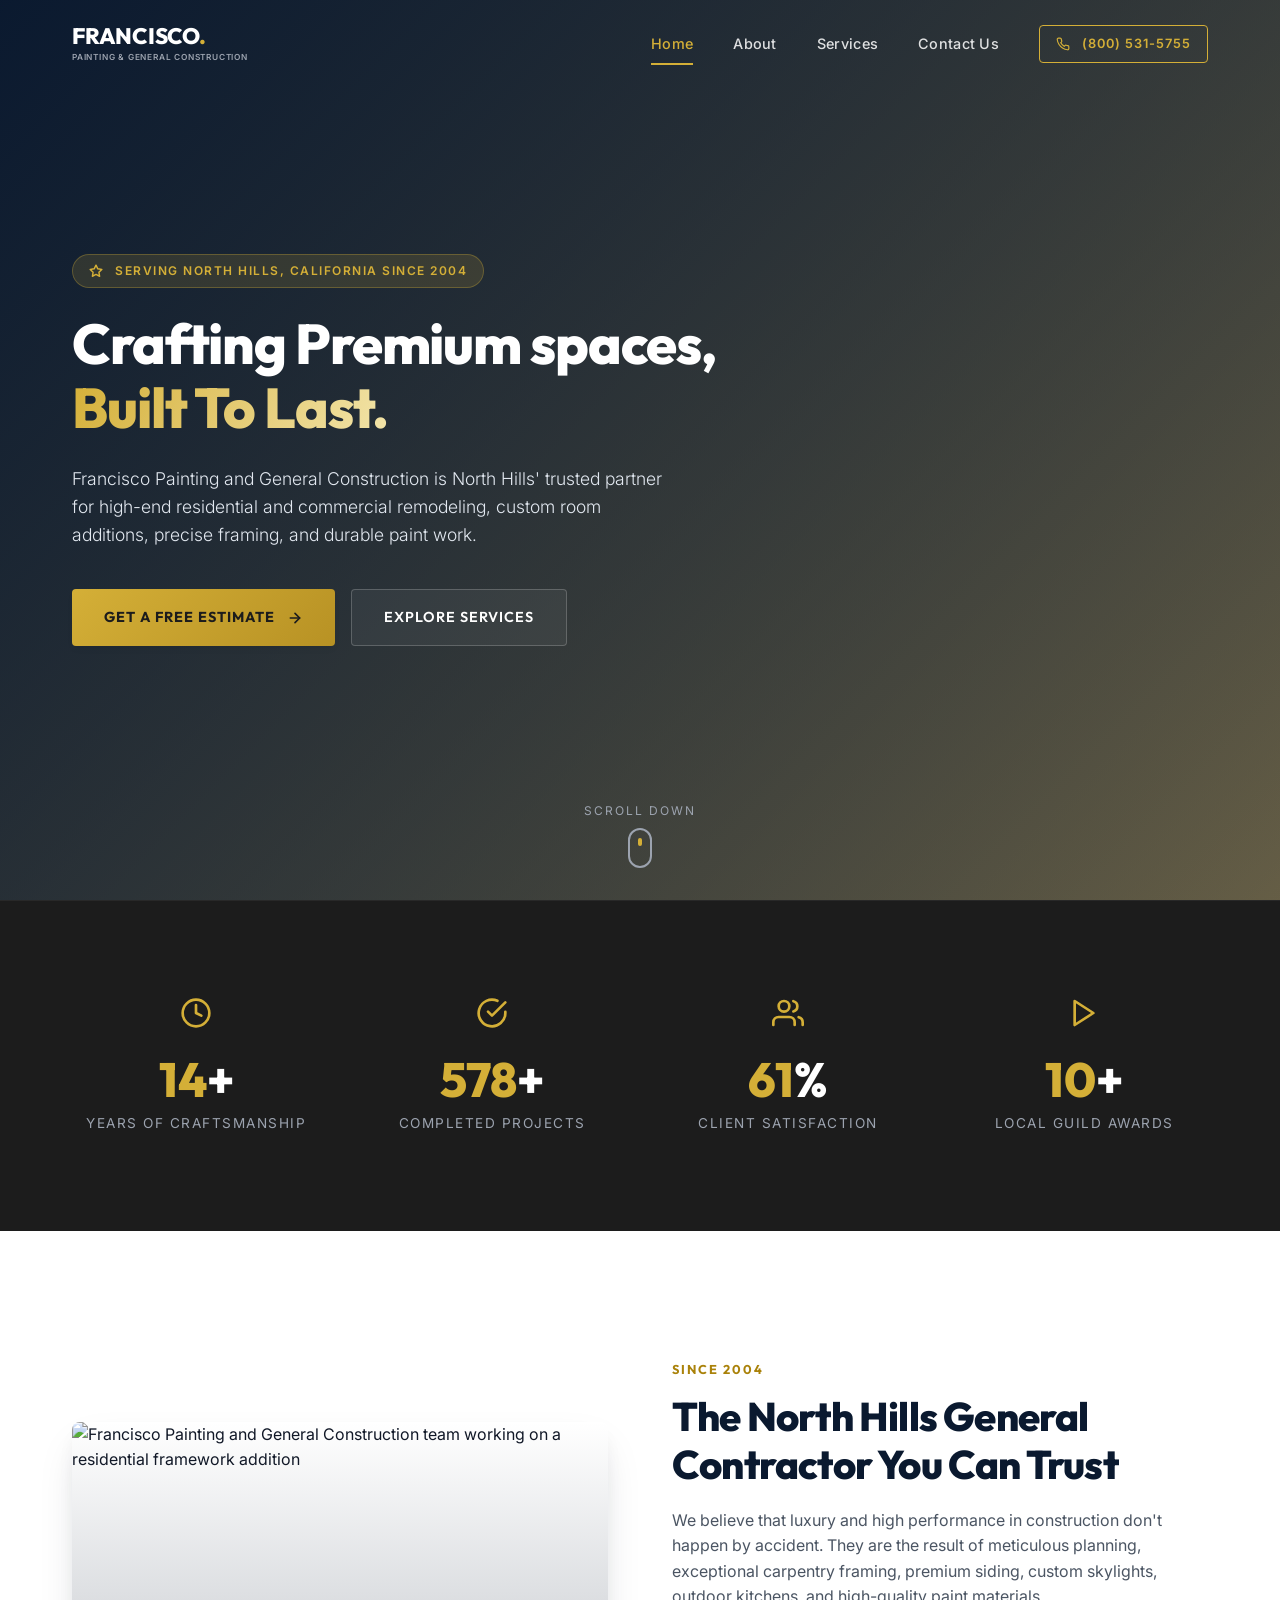
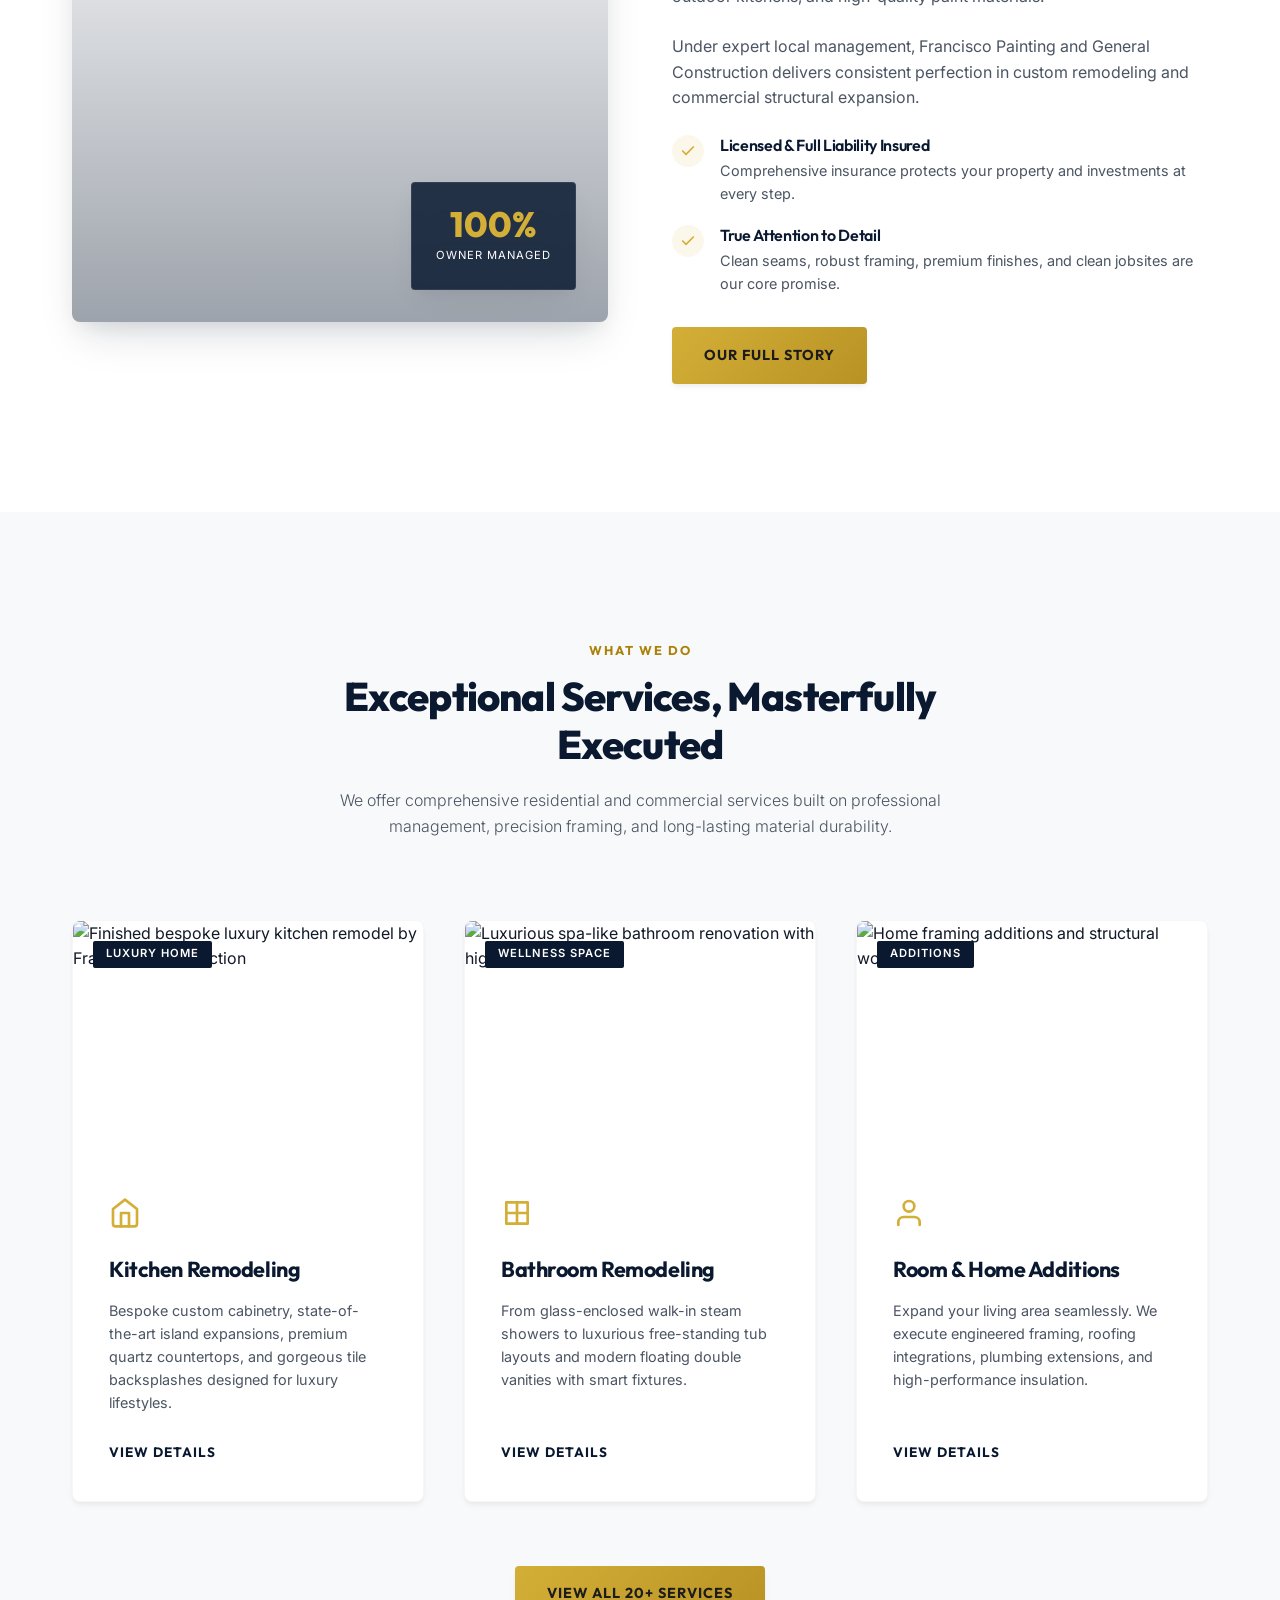
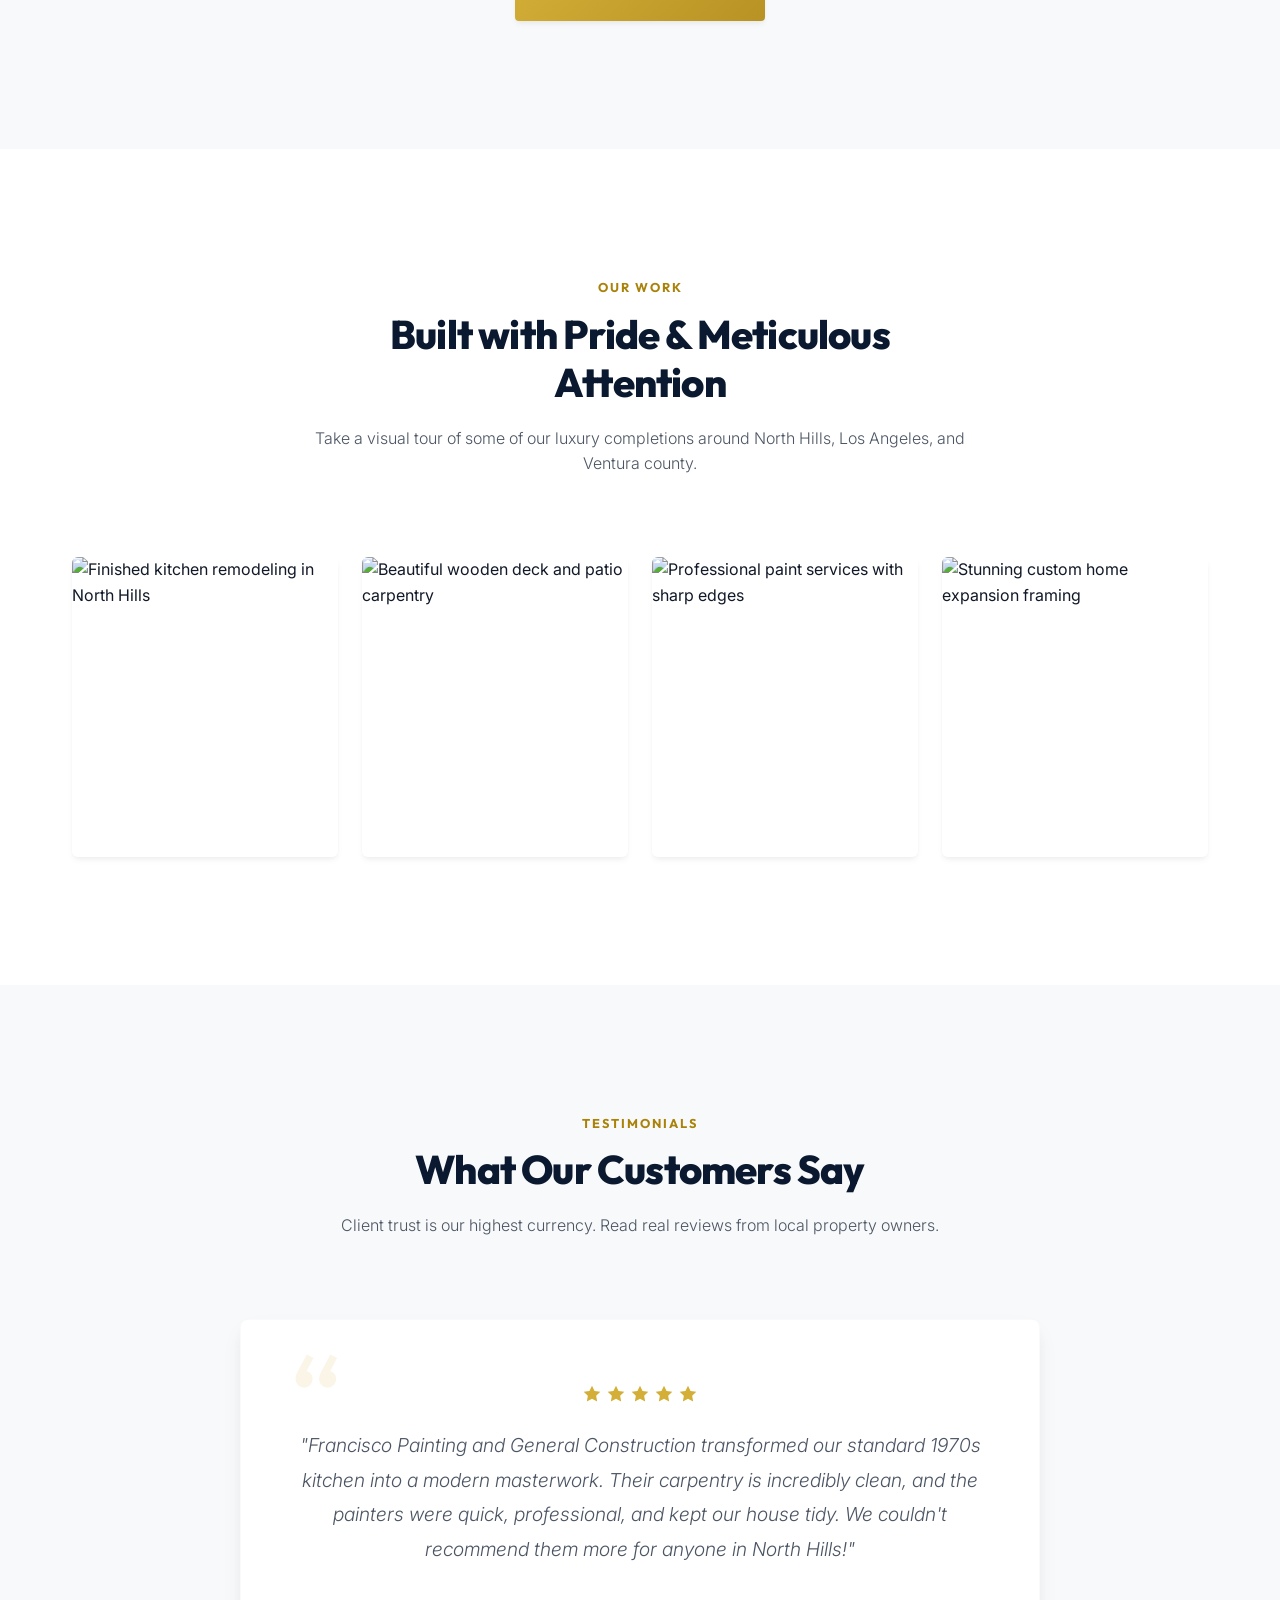
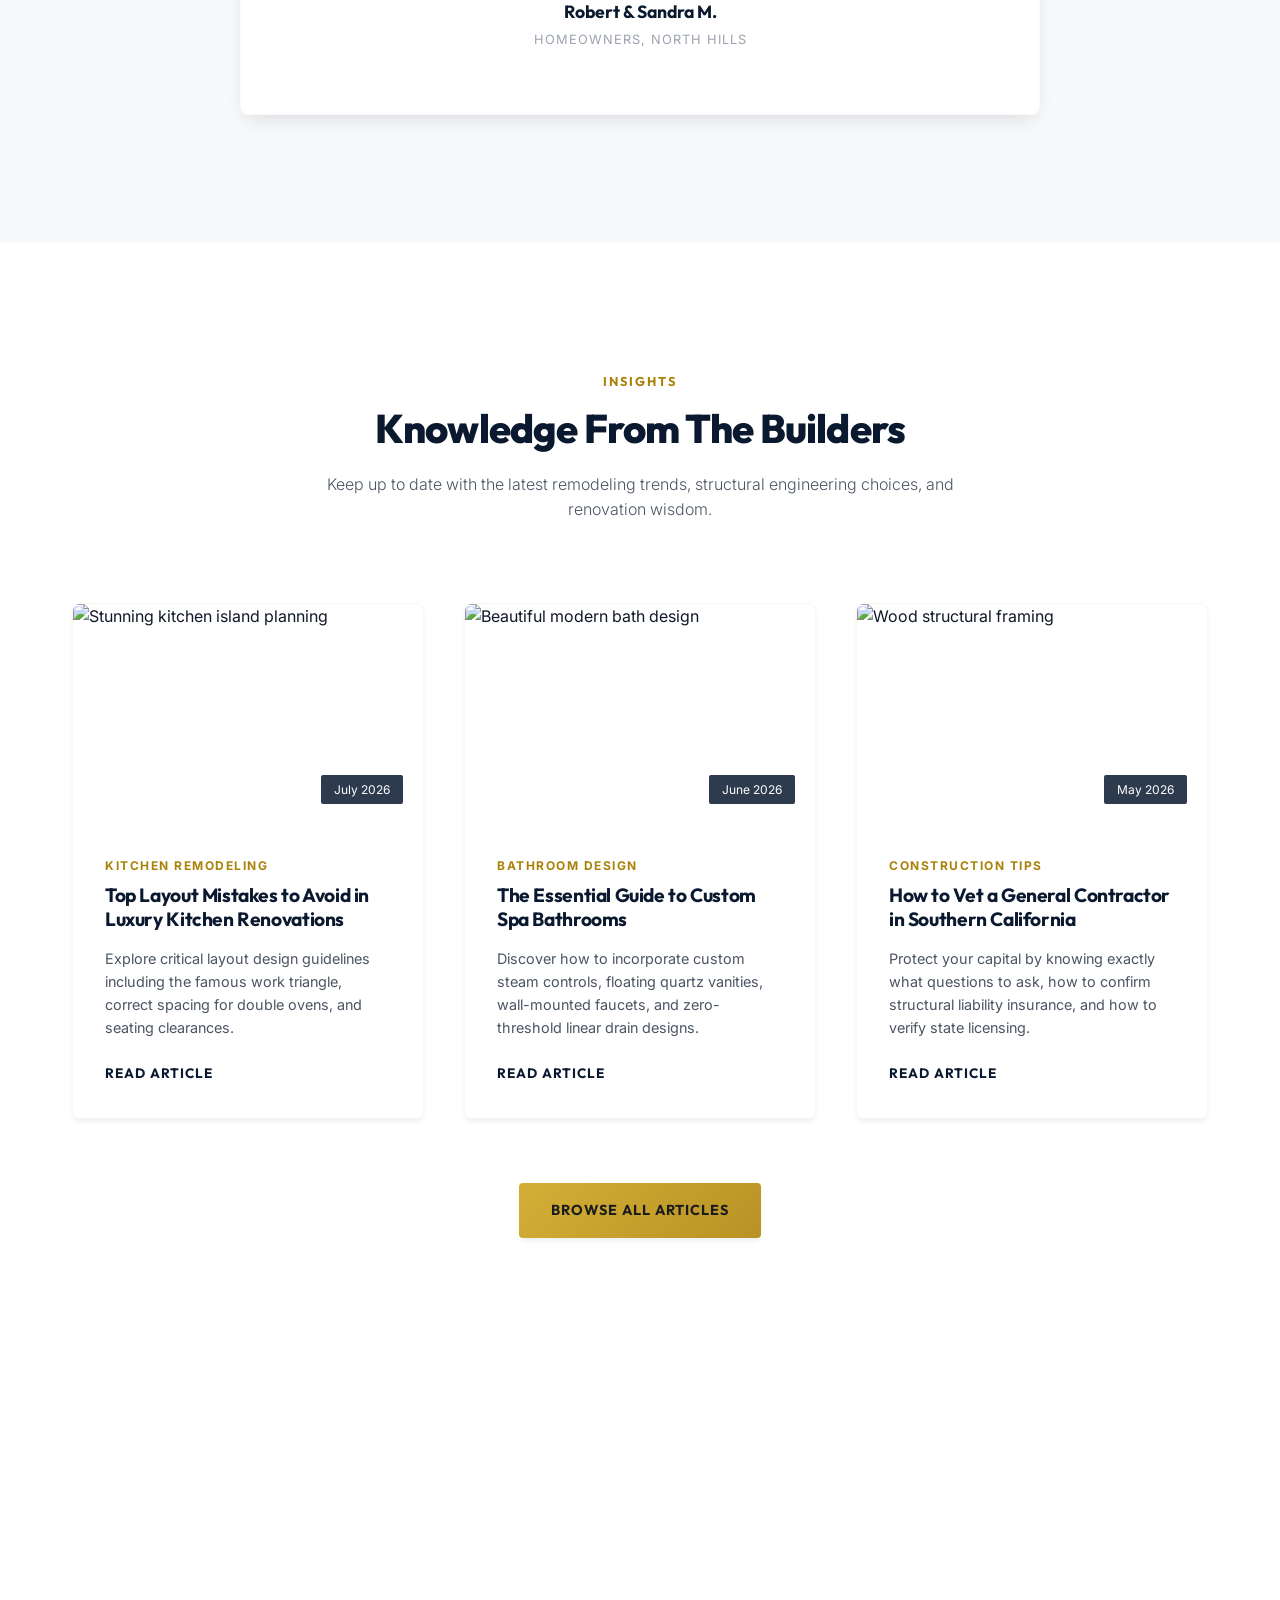
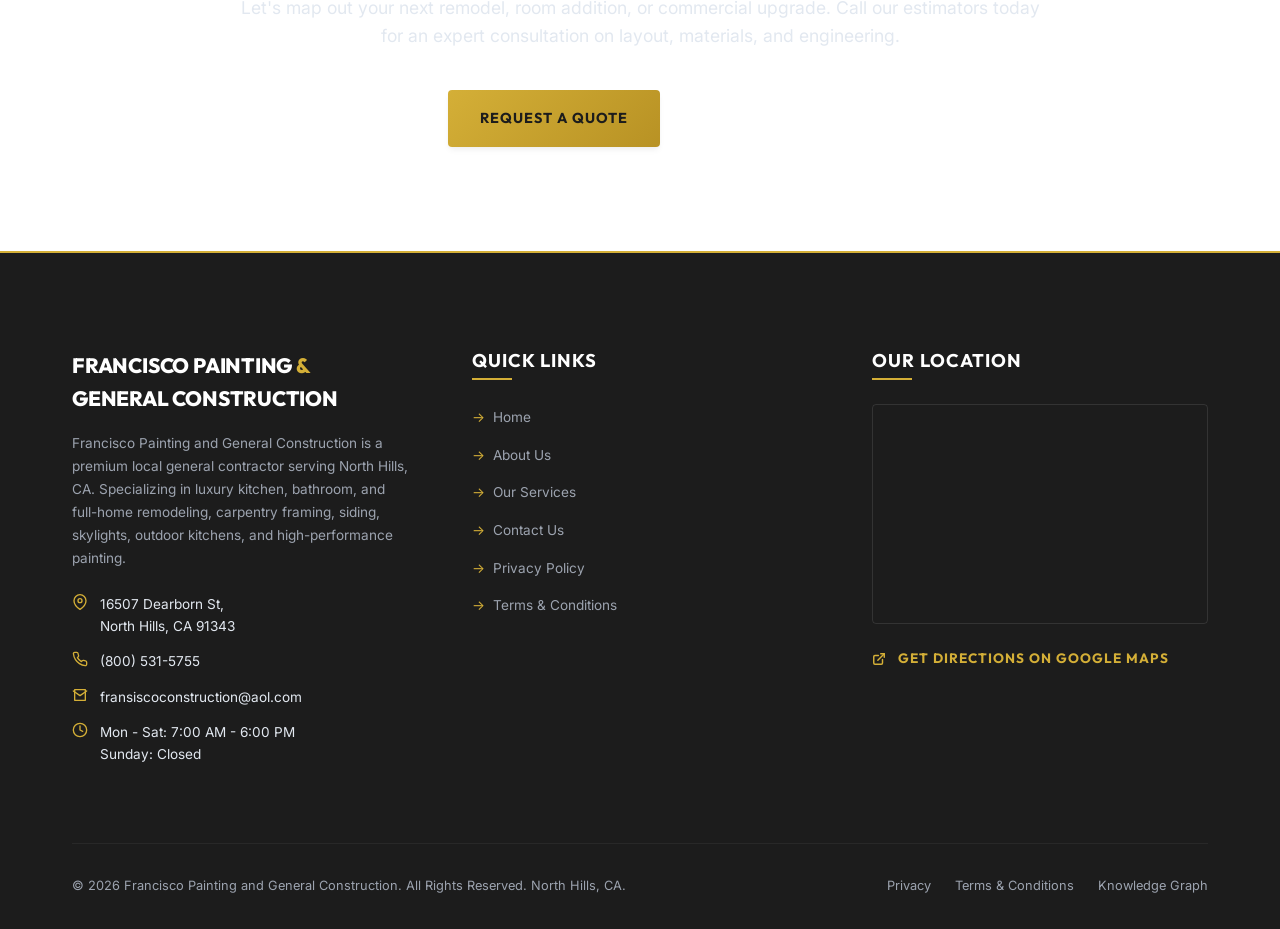
==== commit 3958d638: "Update index.html" ====
--- a/index.html
+++ b/index.html
@@ -4,6 +4,7 @@
   <!-- SEO & Performance Optimization -->
   <meta charset="UTF-8">
   <meta name="viewport" content="width=device-width, initial-scale=1.0">
+  <meta name="google-site-verification" content="giveaOwa0MsMOFv4ILwjevYisBXvOZ0UQ9QogP-N3eQ" />
   <title>Francisco Painting and General Construction | Premier Contractor North Hills CA</title>
   <meta name="description" content="Looking for a high-end general contractor in North Hills, CA? Francisco Painting and General Construction specializes in luxury kitchen, bathroom, and home remodeling, room additions, framing, and general construction. Call (800) 531-5755 for a premium estimate today.">
   <meta name="robots" content="index, follow">
